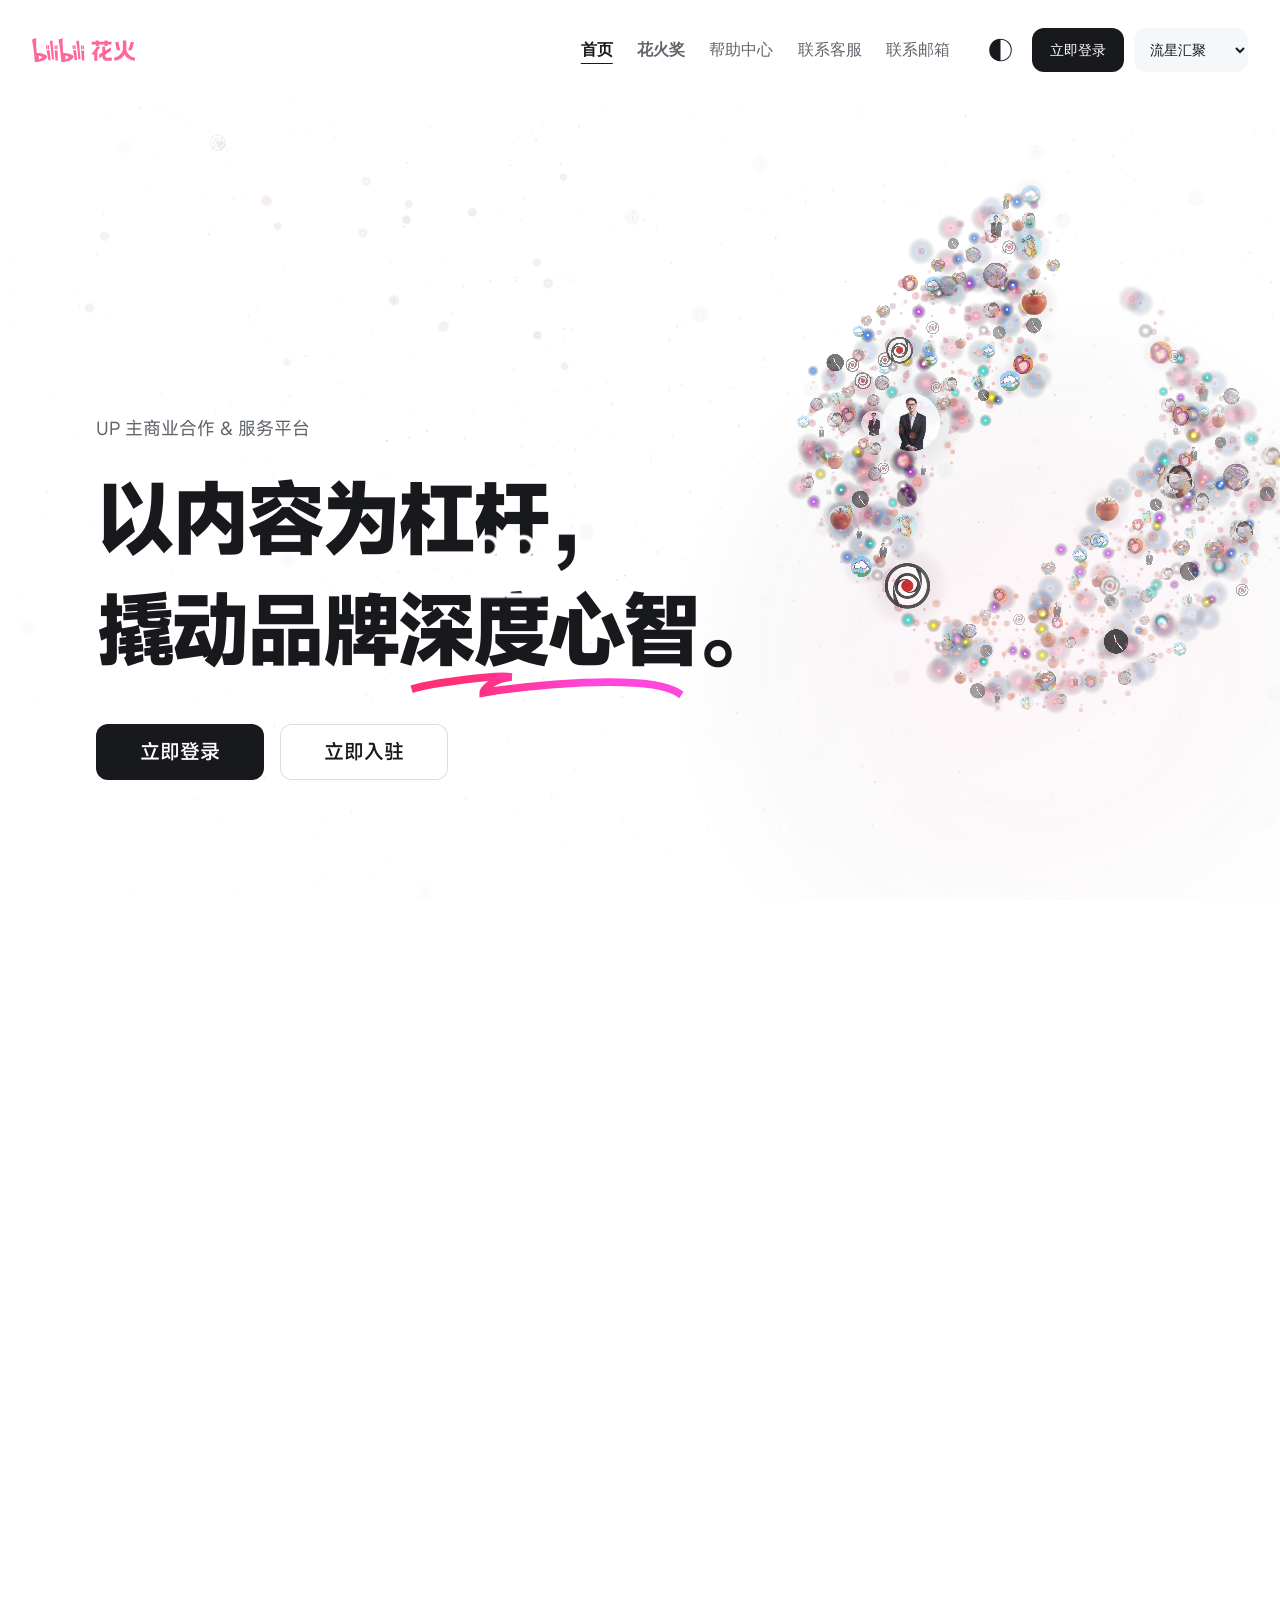
==== index.html @ 1db6a1c5 "Match planet services introduction and page transition to Figma" ====
<!doctype html>
<html lang="zh-CN" data-mode="light" data-hero-effect="meteor" class="is-linear">
<head>
  <meta charset="utf-8">
  <meta name="viewport" content="width=device-width, initial-scale=1">
  <meta name="description" content="花火官网动态交互 Demo：按滚动顺序展示品牌主张、合作服务、案例与合作指南。">
  <meta name="color-scheme" content="light dark">
  <script>try{if(localStorage.getItem('huahuo-hero-effect')==='planet'){document.documentElement.dataset.heroEffect='planet';document.documentElement.classList.add('planet-intro-pending');}}catch(_){}</script>
  <title>花火 · 滚动叙事 Demo</title>
  <link rel="stylesheet" href="scroll-demo-fonts.css?v=20261125-misans-v2">
  <link rel="stylesheet" href="scroll-demo-tokens.css?v=20261125-services-planet-v22">
  <link rel="stylesheet" href="motion.css?v=20261120-user-underline-v3">
  <link rel="stylesheet" href="scroll-demo.css?v=20261123-values-reference-v29">
  <link rel="stylesheet" href="scroll-demo-tail.css?v=20261120-footer-clean-v6">
  <link rel="stylesheet" href="scroll-demo-nav.css?v=20261125-services-planet-v22">
  <link rel="stylesheet" href="scroll-demo-planet.css?v=20261125-services-planet-v22">
  <script src="scroll-demo.js?v=20261125-services-planet-v22" defer></script>
  <script src="scroll-demo-dots.js?v=20261125-services-planet-v22" defer></script>
  <script src="scroll-demo-tail.js?v=20261120-footer-clean-v6" defer></script>
  <script src="scroll-demo-nav.js?v=20261125-services-planet-v22" defer></script>
</head>
<body>
  <a class="skip-link" href="#story">跳到主要内容</a>

  <header class="demo-header" data-header>
    <a class="demo-brand" href="#story" data-jump="hero" aria-label="花火首页">
      <img class="demo-brand-logo" src="assets/huahuo-logo.svg" width="103" height="24" alt="bilibili 花火">
    </a>
    <nav class="demo-nav" id="demo-site-nav" aria-label="主要导航">
      <a href="#story" data-jump="hero" aria-current="page">首页</a>
      <button class="demo-contact-trigger" type="button" data-contact="awards" aria-haspopup="dialog" aria-controls="demo-contact-dialog">花火奖</button>
      <button class="demo-contact-trigger" type="button" data-contact="help" aria-haspopup="dialog" aria-controls="demo-contact-dialog">帮助中心</button>
      <button class="demo-contact-trigger" type="button" data-contact="service" aria-haspopup="dialog" aria-controls="demo-contact-dialog">联系客服</button>
      <button class="demo-contact-trigger" type="button" data-contact="email" aria-haspopup="dialog" aria-controls="demo-contact-dialog">联系邮箱</button>
    </nav>
    <div class="demo-actions">
      <button class="planet-only planet-header-join" type="button" data-contact="join" aria-haspopup="dialog" aria-controls="demo-contact-dialog">立即入驻</button>
      <button class="theme-toggle" type="button" data-theme-toggle aria-label="切换暗色主题">
        <span aria-hidden="true">◐</span><span class="sr-only">切换暗色主题</span>
      </button>
      <button class="login-button" type="button" data-contact="login" aria-haspopup="dialog" aria-controls="demo-contact-dialog"><span class="planet-original-label">立即登录</span><span class="planet-only">登录</span></button>
      <select class="hero-effect-select" data-hero-effect-select aria-label="首屏视觉效果"><option value="meteor">流星汇聚</option><option value="cinema">粒子汇聚</option><option value="planet">创作者星球</option></select>
      <button class="demo-menu-toggle" type="button" data-menu-toggle aria-label="展开导航菜单" aria-controls="demo-site-nav" aria-expanded="false"><svg viewBox="0 0 24 24" aria-hidden="true"><path d="M5 8h14M5 16h14"/></svg></button>
    </div>
  </header>

  <dialog class="demo-contact-dialog" id="demo-contact-dialog" aria-labelledby="demo-contact-title" aria-describedby="demo-contact-message">
    <div class="demo-contact-heading"><h2 id="demo-contact-title">联系客服</h2><button class="demo-contact-close" type="button" data-contact-close aria-label="关闭提示"><svg viewBox="0 0 24 24" aria-hidden="true"><path d="m6 6 12 12M18 6 6 18"/></svg></button></div>
    <p id="demo-contact-message">客服入口待补充。</p>
    <button class="demo-contact-confirm" type="button" data-contact-close>知道了</button>
  </dialog>

  <main id="story" tabindex="-1">
    <section class="story-track" data-story-track aria-label="花火官网滚动叙事">
      <div class="story-stage" data-story-stage>
        

        <section class="story-scene scene-hero is-active" data-scene="hero" aria-labelledby="hero-title">
          <canvas class="hero-dots" data-hero-dots data-hero-shape="logo" aria-hidden="true"></canvas>
          <img class="planet-avatar-cursor" data-planet-cursor src="assets/planet-figma/cursor-pink.svg" width="69.7982" height="70.8037" alt="" aria-hidden="true" hidden>
          <div class="hero-creator-card" data-hero-creator-card aria-hidden="true" hidden>
            <img data-creator-portrait src="assets/creators/creator-01.svg" alt="" width="44" height="44">
            <div class="hero-creator-card-copy">
              <strong data-creator-name></strong>
              <span data-creator-category></span>
            </div>
          </div>
          <div class="hero-copy">
            <p class="scene-kicker"><span class="planet-original-label">UP 主商业合作 &amp; 服务平台</span><span class="planet-only">UP主商业合作&amp;服务平台</span></p>
            <h1 id="hero-title"><span data-opening-line><span class="planet-title-ink">以<span class="planet-title-strong">内容</span>为杠杆，</span></span><br><span data-opening-line><span class="planet-title-ink">撬动品牌<span class="hero-emphasis">深度心智<svg class="hero-underline" width="214" height="20" viewBox="0 0 214 20" fill="none" xmlns="http://www.w3.org/2000/svg" aria-hidden="true"><path pathLength="1" d="M3.7334 12.1773C14.2065 9.04531 66.8621 0.969296 78.9056 3.47517C64.2432 5.14628 56.8705 13.2222 56.8705 15.832C85.4528 10.4384 185.615 -0.0457783 209.233 15.832" stroke-width="6" stroke-linecap="square" stroke="url(#paint0_linear_85_36665)"/><defs><linearGradient id="paint0_linear_85_36665" x1="43.9689" y1="10.3642" x2="142.364" y2="7.99311" gradientUnits="userSpaceOnUse"><stop stop-color="#FF3077"/><stop offset="1" stop-color="#FF47DD"/></linearGradient></defs></svg></span><span class="planet-title-strong">。</span></span></span></h1>
            <div class="hero-actions">
              <button class="primary-button planet-original-action" type="button" data-contact="login" aria-haspopup="dialog" aria-controls="demo-contact-dialog">立即登录</button>
              <button class="secondary-button planet-original-action" type="button" data-contact="join" aria-haspopup="dialog" aria-controls="demo-contact-dialog">立即入驻</button>
              <button class="planet-only planet-role-action primary-button" type="button" data-contact="brand" aria-haspopup="dialog" aria-controls="demo-contact-dialog">品牌主/代理商</button>
              <button class="planet-only planet-role-action secondary-button" type="button" data-contact="mcn" aria-haspopup="dialog" aria-controls="demo-contact-dialog">MCN</button>
              <button class="planet-only planet-role-action secondary-button" type="button" data-contact="guild" aria-haspopup="dialog" aria-controls="demo-contact-dialog">工会</button>
              <button class="planet-only planet-role-action secondary-button" type="button" data-contact="provider" aria-haspopup="dialog" aria-controls="demo-contact-dialog">服务商</button>
            </div>
          </div>
        <a class="planet-only planet-scroll-cue" href="#demo-values" data-jump="values"><span>下滑了解更多</span><img src="assets/planet-figma/imgWebIconIconLineDoublearrowdown1.svg" width="20" height="20" alt=""></a>
        </section>



        <section class="story-scene scene-values" data-scene="values" aria-labelledby="values-title">
          <div class="section-heading">
            <p class="scene-kicker"><span class="planet-original-label">UP主商业合作&amp;服务平台</span><span class="planet-only" data-planet-title-target><span data-handoff-line>以内容为杠杆，</span><span data-handoff-line>撬动品牌深度心智。</span></span></p>
            <h2 id="values-title"><span class="planet-original-label" data-opening-line>以内容为杠杆，</span> <span class="planet-original-label" data-opening-line>撬动品牌深度心智。</span><span class="planet-only">从一次合作开始，把内容变成可持续的品牌资产。</span></h2>
            <p>从一次合作开始，把内容变成可持续的品牌资产。</p>
          </div>
          <div class="value-grid" data-values>
            <article class="value-card t-tilt"><div class="value-card-surface t-tilt-card"><svg class="value-graphic planet-original-graphic" aria-hidden="true" focusable="false" width="72" height="72" viewBox="0 0 72 72" fill="none" xmlns="http://www.w3.org/2000/svg">
<path d="M44.3193 1.52393C48.5574 1.52393 52.6321 2.24136 56.4248 3.56201C57.2067 3.83452 57.6196 4.68914 57.3477 5.47119C57.2543 5.7392 57.0915 5.9626 56.8877 6.13135C56.8769 6.1405 56.8655 6.14887 56.8545 6.15771C56.8389 6.16989 56.8236 6.18232 56.8076 6.19385C56.5587 6.37764 56.2521 6.48779 55.9189 6.48779C51.5305 6.48785 47.3396 7.32362 43.4951 8.84424C59.0537 13.1373 70.4804 27.3877 70.4805 44.3101C70.4805 48.5476 69.7632 52.6213 68.4424 56.4136C68.191 57.1354 67.4435 57.5415 66.7148 57.3862C66.7129 57.3858 66.7109 57.3857 66.709 57.3853C66.6783 57.3786 66.6478 57.3705 66.6172 57.3618C66.5915 57.3548 66.5661 57.3477 66.541 57.3394C66.5382 57.3384 66.535 57.3384 66.5322 57.3374C66.5269 57.3355 66.5219 57.3325 66.5166 57.3306C65.9327 57.1254 65.5131 56.5713 65.5127 55.9175C65.5127 51.5296 64.6767 47.3386 63.1562 43.4946C58.8624 59.0511 44.611 70.476 27.6875 70.4761C23.4494 70.4761 19.3748 69.7587 15.582 68.438C14.8003 68.1655 14.3875 67.3107 14.6592 66.5288C14.7364 66.3071 14.8617 66.1157 15.0176 65.9604C15.0239 65.954 15.0297 65.9472 15.0361 65.9409C15.0556 65.9222 15.0753 65.9038 15.0957 65.8862C15.12 65.8648 15.1452 65.8445 15.1709 65.8247C15.1748 65.8218 15.1787 65.8188 15.1826 65.8159C15.4341 65.6254 15.7472 65.5113 16.0869 65.5112C20.4756 65.5112 24.6671 64.6755 28.5117 63.1548C12.9533 58.8616 1.52738 44.6112 1.52734 27.689C1.52739 23.4514 2.24463 19.3777 3.56543 15.5854C3.83053 14.825 4.64616 14.4139 5.41016 14.6421C5.42324 14.6459 5.43629 14.6497 5.44922 14.6538C5.45791 14.6567 5.46692 14.6586 5.47559 14.6616C5.49119 14.6671 5.50618 14.6743 5.52148 14.6802C5.55123 14.6914 5.58056 14.7033 5.60938 14.7163C5.6156 14.7192 5.62176 14.7222 5.62793 14.7251C6.13809 14.9646 6.492 15.4818 6.49219 16.0825C6.49219 20.471 7.32965 24.6619 8.85059 28.5063C13.144 12.9493 27.3954 1.52413 44.3193 1.52393ZM44.3193 4.52393C27.3355 4.52415 13.2756 17.0536 10.8848 33.3716C10.7758 34.1152 10.1386 34.6485 9.40918 34.6519C9.40332 34.6519 9.39746 34.6518 9.3916 34.6519C9.3569 34.6516 9.32216 34.6506 9.28711 34.6479C9.26292 34.6463 9.23888 34.6439 9.21484 34.6411C9.20432 34.6398 9.19317 34.6397 9.18262 34.6382C9.17503 34.6371 9.1677 34.6345 9.16016 34.6333C9.12272 34.6275 9.08567 34.6204 9.04883 34.6118C9.03967 34.6096 9.03057 34.6073 9.02148 34.605C8.63325 34.507 8.28442 34.2563 8.0752 33.8784C6.57203 31.1635 5.40354 28.2381 4.62207 25.1587C4.56027 25.9939 4.52735 26.8377 4.52734 27.689C4.52738 44.671 17.0584 58.7292 33.3789 61.1196C34.1692 61.2356 34.7225 61.9491 34.6533 62.7349C34.6525 62.7449 34.6514 62.7552 34.6504 62.7651C34.6484 62.7838 34.6482 62.8031 34.6455 62.8218C34.6437 62.8342 34.6398 62.8466 34.6377 62.8589C34.6328 62.8883 34.6267 62.9177 34.6201 62.9468C34.617 62.9601 34.6138 62.9737 34.6104 62.9868C34.6003 63.0263 34.5884 63.0655 34.5752 63.104C34.5729 63.1104 34.5707 63.1172 34.5684 63.1235C34.4495 63.454 34.216 63.7448 33.8848 63.9282C31.1699 65.4312 28.2443 66.5989 25.165 67.3804C25.9978 67.4418 26.8388 67.4761 27.6875 67.4761C44.6713 67.4759 58.731 54.9462 61.1221 38.6284C61.2309 37.8852 61.8677 37.352 62.5967 37.3481C62.6025 37.3481 62.6084 37.3482 62.6143 37.3481C62.6496 37.3484 62.685 37.3493 62.7207 37.3521C62.7433 37.3536 62.7657 37.3563 62.7881 37.3589C62.7999 37.3603 62.8123 37.3601 62.8242 37.3618C62.8331 37.3631 62.8418 37.3662 62.8506 37.3677C62.884 37.373 62.9173 37.3787 62.9502 37.3862C62.9636 37.3894 62.977 37.3925 62.9902 37.396C63.0304 37.4063 63.0702 37.4185 63.1094 37.4321C63.1143 37.4339 63.1191 37.4362 63.124 37.438C63.4548 37.5567 63.7461 37.79 63.9297 38.1216C65.4338 40.8383 66.6033 43.7656 67.3848 46.8472C67.4469 46.0097 67.4805 45.1637 67.4805 44.3101C67.4804 27.3282 54.9492 13.2699 38.6289 10.8794C37.8855 10.7704 37.3522 10.133 37.3486 9.40381C37.3486 9.39799 37.3486 9.39205 37.3486 9.38623C37.3489 9.35157 37.3499 9.31675 37.3525 9.28174C37.3542 9.25792 37.3566 9.23412 37.3594 9.21045C37.3607 9.19952 37.3607 9.18819 37.3623 9.17725C37.3635 9.16906 37.3659 9.16096 37.3672 9.15283C37.3727 9.11774 37.3798 9.08292 37.3877 9.04834C37.3905 9.03628 37.3933 9.02414 37.3965 9.01221C37.4066 8.97268 37.4184 8.93361 37.4316 8.89502C37.4339 8.88854 37.4361 8.88192 37.4385 8.87549C37.5573 8.54523 37.7901 8.25424 38.1211 8.0708C40.8357 6.56793 43.7608 5.39913 46.8398 4.61768C46.0078 4.55635 45.1673 4.52393 44.3193 4.52393ZM36.4277 24.0327C43.4699 24.0327 49.1797 29.7409 49.1797 36.7827C49.1797 43.8245 43.4699 49.5327 36.4277 49.5327C29.3859 49.5324 23.6768 43.8243 23.6768 36.7827C23.6768 29.7411 29.3859 24.0331 36.4277 24.0327ZM36.4277 27.0327C31.0424 27.0331 26.6768 31.3983 26.6768 36.7827C26.6768 42.1671 31.0424 46.5324 36.4277 46.5327C41.8133 46.5327 46.1797 42.1673 46.1797 36.7827C46.1797 31.3981 41.8134 27.0327 36.4277 27.0327Z" fill="currentColor" fill-opacity="0.3"/>
</svg><img class="value-graphic planet-only" src="assets/planet-figma/values-icon-1.svg" width="72" height="72" alt="" aria-hidden="true"><div><h3>破圈共创</h3><p>跨圈层连接多元兴趣，以内容共创拓展品牌触点，持续驱动品牌新增长。</p></div><div class="t-tilt-glare" aria-hidden="true"></div></div></article>
            <article class="value-card t-tilt"><div class="value-card-surface t-tilt-card"><svg class="value-graphic planet-original-graphic" aria-hidden="true" focusable="false" width="72" height="72" viewBox="0 0 72 72" fill="none" xmlns="http://www.w3.org/2000/svg">
<g clip-path="url(#clip0_179_16445)">
<path d="M41.3262 43.5161C44.7513 43.5162 47.5283 46.2931 47.5283 49.7183C47.5283 50.8859 47.2037 51.9771 46.6426 52.9097C51.9351 52.7728 57.0379 50.8736 61.1338 47.5005L63.165 45.8276C66.6453 42.9621 71.8905 45.4375 71.8906 49.9458V50.3481C71.8905 53.0009 70.7039 55.5143 68.6562 57.2007L67.9629 57.772C59.9892 64.3385 49.9809 67.9301 39.6514 67.9302H1.61133C0.783046 67.9302 0.111564 67.2584 0.111328 66.4302C0.111431 65.6018 0.782964 64.9302 1.61133 64.9302H39.6514C49.285 64.9301 58.6191 61.5807 66.0557 55.4565L66.75 54.8853C68.1055 53.7687 68.8905 52.1043 68.8906 50.3481V49.9458C68.8905 47.973 66.5954 46.8895 65.0723 48.1431L63.04 49.8159C58.2488 53.7617 52.2352 55.9194 46.0283 55.9194H41.3662C41.3529 55.9195 41.3395 55.9204 41.3262 55.9204H31.292C30.9296 55.9203 30.5972 55.7916 30.3379 55.5776C30.3009 55.5471 30.2653 55.5148 30.2314 55.481C29.96 55.2095 29.7921 54.8345 29.792 54.4204C29.792 53.8257 30.1387 53.3124 30.6406 53.0698C30.8379 52.9743 31.059 52.9194 31.293 52.9194H41.3672C43.1165 52.8973 44.5282 51.4728 44.5283 49.7183C44.5283 47.9499 43.0945 46.5162 41.3262 46.5161H26.9736C25.1701 46.5161 24.394 46.5191 23.6436 46.6128C22.5046 46.7551 21.3905 47.0533 20.333 47.4995C19.6363 47.7935 18.9623 48.1797 17.4004 49.0815C15.901 49.9472 15.0428 50.4454 14.1348 50.8286C12.8236 51.3819 11.4424 51.7518 10.0303 51.9282C9.05219 52.0504 8.05987 52.0483 6.32812 52.0483H3.41113C2.58289 52.0483 1.91143 51.3765 1.91113 50.5483C1.91113 49.7199 2.58271 49.0483 3.41113 49.0483H6.32812C8.13175 49.0483 8.90778 49.0454 9.6582 48.9517C10.7971 48.8094 11.9113 48.5112 12.9687 48.0649C13.6655 47.7709 14.3386 47.3846 15.9004 46.4829C17.3999 45.6171 18.258 45.1191 19.166 44.7358C20.4774 44.1824 21.8591 43.8117 23.2715 43.6353C24.2496 43.5131 25.2419 43.5161 26.9736 43.5161H41.3262ZM16.5098 4.06982C26.0367 4.0699 34.1739 10.0171 37.4141 18.4009C40.6542 10.0171 48.7914 4.06998 58.3184 4.06982H61.4902L61.4893 5.56982C61.4891 17.9433 51.4585 27.9741 39.085 27.9741H38.9141V36.2876C38.9141 36.9607 38.4709 37.5303 37.8603 37.7202L37.7168 37.7573C37.6678 37.7674 37.618 37.7746 37.5674 37.7798C37.517 37.7849 37.4658 37.7876 37.4141 37.7876C37.3623 37.7876 37.3112 37.7849 37.2607 37.7798C37.1598 37.7695 37.0618 37.7495 36.9678 37.7202C36.733 37.6471 36.5231 37.5178 36.3535 37.3481C36.2518 37.2464 36.1649 37.1299 36.0957 37.0024C36.0726 36.96 36.0512 36.9164 36.0322 36.8716C35.9943 36.7819 35.9643 36.6879 35.9443 36.5903C35.9243 36.4927 35.9141 36.3912 35.9141 36.2876V27.9741H35.7432C23.3697 27.974 13.339 17.9433 13.3389 5.56982L13.3379 4.06982H16.5098ZM16.3955 7.06982C17.1614 17.0855 25.5313 24.974 35.7432 24.9741H35.8564C35.0905 14.9585 26.7216 7.06992 16.5098 7.06982H16.3955ZM58.3184 7.06982C48.1066 7.07002 39.7376 14.9586 38.9717 24.9741H39.085C49.2969 24.9741 57.6667 17.0856 58.4326 7.06982H58.3184Z" fill="currentColor" fill-opacity="0.3"/>
</g>
<defs>
<clipPath id="clip0_179_16445">
<rect width="72" height="72" fill="currentColor"/>
</clipPath>
</defs>
</svg><img class="value-graphic planet-only" src="assets/planet-figma/values-icon-2.svg" width="72" height="72" alt="" aria-hidden="true"><div><h3>生态普惠</h3><p>让肩腰部达人被看见，以真实表达连接细分人群，释放多元创作者的影响力。</p></div><div class="t-tilt-glare" aria-hidden="true"></div></div></article>
            <article class="value-card t-tilt"><div class="value-card-surface t-tilt-card"><svg class="value-graphic planet-original-graphic" aria-hidden="true" focusable="false" width="72" height="72" viewBox="0 0 72 72" fill="none" xmlns="http://www.w3.org/2000/svg">
<path d="M49.5527 1.70605C53.0089 1.70625 55.2422 5.11351 55.2422 8.52637V9.95605C55.2422 12.6681 54.3756 15.2727 53.5791 17.4844H62.9697C64.0648 17.4844 64.9766 17.4833 65.7188 17.5439C66.4784 17.606 67.1918 17.7404 67.8662 18.084C68.901 18.6113 69.7432 19.4525 70.2705 20.4873C70.6141 21.1617 70.7475 21.8752 70.8096 22.6348C70.8702 23.377 70.8691 24.2895 70.8691 25.3848V28.2158C70.8691 29.3111 70.8702 30.2236 70.8096 30.9658C70.7475 31.7254 70.614 32.4389 70.2705 33.1133C69.7432 34.1481 68.901 34.9893 67.8662 35.5166C67.1918 35.8602 66.4784 35.9946 65.7188 36.0566C64.9766 36.1173 64.0649 36.1162 62.9697 36.1162H62.9131L60.4229 57.6377C60.1938 59.6178 60.0135 61.1883 59.7676 62.4492C59.5181 63.7285 59.1814 64.804 58.584 65.7744C57.6105 67.3553 56.1951 68.6171 54.5127 69.4023C53.4801 69.8842 52.3727 70.0945 51.0732 70.1953C49.7923 70.2946 48.2113 70.2939 46.2178 70.2939H25.7793C23.7857 70.2939 22.2048 70.2947 20.9238 70.1953C19.6245 70.0945 18.5179 69.8842 17.4854 69.4023C15.8028 68.617 14.3866 67.3556 13.4131 65.7744C12.8156 64.804 12.48 63.7286 12.2305 62.4492C11.9846 61.1882 11.8033 59.618 11.5742 57.6377L9.08398 36.1162H9.0293C7.93403 36.1162 7.02152 36.1173 6.2793 36.0566C5.51967 35.9946 4.80625 35.8602 4.13184 35.5166C3.09706 34.9893 2.25579 34.1481 1.72852 33.1133C1.38486 32.4388 1.25056 31.7255 1.18848 30.9658C1.12784 30.2236 1.12891 29.3111 1.12891 28.2158V25.3848C1.12891 24.2895 1.12783 23.377 1.18848 22.6348C1.25057 21.8751 1.38489 21.1617 1.72852 20.4873C2.2558 19.4526 3.09712 18.6112 4.13184 18.084C4.80622 17.7404 5.5197 17.606 6.2793 17.5439C7.02152 17.4833 7.93404 17.4844 9.0293 17.4844H19.2715C18.475 15.2727 17.6074 12.6681 17.6074 9.95605V8.52637C17.6074 5.11357 19.8408 1.70638 23.2969 1.70605C29.234 1.70605 34.0907 5.95428 36.4248 11.8672C38.7589 5.95434 43.6157 1.70618 49.5527 1.70605ZM14.5547 57.293C14.7891 59.3193 14.9563 60.7546 15.1748 61.875C15.3897 62.9769 15.6348 63.6603 15.9678 64.2012C16.6338 65.283 17.6027 66.1463 18.7539 66.6836C19.3295 66.9522 20.0361 67.1172 21.1553 67.2041C22.2934 67.2924 23.7391 67.2939 25.7793 67.2939H34.499V36.1162H12.1045L14.5547 57.293ZM37.499 67.2939H46.2178C48.258 67.2939 49.7036 67.2924 50.8418 67.2041C51.9609 67.1173 52.6676 66.9521 53.2432 66.6836C54.3943 66.1463 55.3632 65.2829 56.0293 64.2012C56.3623 63.6603 56.6073 62.9769 56.8223 61.875C57.0407 60.7546 57.2089 59.3193 57.4434 57.293L59.8926 36.1162H37.499V67.2939ZM9.0293 20.4844C7.88457 20.4844 7.11517 20.4858 6.52344 20.5342C5.94989 20.5811 5.67522 20.6646 5.49414 20.7568C5.02379 20.9965 4.64106 21.3793 4.40137 21.8496C4.30915 22.0307 4.22562 22.3052 4.17871 22.8789C4.13036 23.4706 4.12891 24.24 4.12891 25.3848V28.2158C4.12891 29.3606 4.13037 30.1299 4.17871 30.7217C4.22561 31.2954 4.30915 31.5699 4.40137 31.751C4.64105 32.2214 5.02374 32.6041 5.49414 32.8438C5.67522 32.936 5.94977 33.0195 6.52344 33.0664C7.11517 33.1147 7.88456 33.1162 9.0293 33.1162H62.9697C64.1144 33.1162 64.8829 33.1147 65.4746 33.0664C66.0487 33.0195 66.3238 32.936 66.5049 32.8438C66.9751 32.604 67.3571 32.2212 67.5967 31.751C67.6889 31.5699 67.7734 31.2955 67.8203 30.7217C67.8687 30.1299 67.8691 29.3606 67.8691 28.2158V25.3848C67.8691 24.24 67.8687 23.4706 67.8203 22.8789C67.7734 22.305 67.6889 22.0307 67.5967 21.8496C67.3571 21.3793 66.9751 20.9965 66.5049 20.7568C66.3238 20.6646 66.0487 20.5811 65.4746 20.5342C64.8829 20.4858 64.1144 20.4844 62.9697 20.4844H9.0293ZM23.2969 4.70605C22.1255 4.70644 20.6074 6.06343 20.6074 8.52637V9.95605C20.6074 12.5044 21.5463 14.9354 22.46 17.4844H34.7832C33.8848 9.99387 28.8322 4.70605 23.2969 4.70605ZM49.5527 4.70605C44.0175 4.70622 38.9648 9.99397 38.0664 17.4844H50.3887C51.3024 14.9353 52.2422 12.5046 52.2422 9.95605V8.52637C52.2422 6.06329 50.7241 4.70628 49.5527 4.70605Z" fill="currentColor" fill-opacity="0.3"/>
</svg><img class="value-graphic planet-only" src="assets/planet-figma/values-icon-3.svg" width="72" height="72" alt="" aria-hidden="true"><div><h3>深度定制</h3><p>让品牌诉求融入创作，以高契合度传递内容价值，打造用户愿意观看的表达。</p></div><div class="t-tilt-glare" aria-hidden="true"></div></div></article>
            <article class="value-card t-tilt"><div class="value-card-surface t-tilt-card"><svg class="value-graphic planet-original-graphic" aria-hidden="true" focusable="false" width="72" height="72" viewBox="0 0 72 72" fill="none" xmlns="http://www.w3.org/2000/svg">
<path d="M37.998 2.14941C58.1273 2.14955 67.4841 18.9855 67.4844 29.8867C67.4844 36.1402 65.4457 41.112 63.0117 45.2979C61.8017 47.3787 60.4834 49.284 59.2803 51.0322C58.0619 52.8026 56.9765 54.3922 56.1494 55.9316C55.859 56.4722 55.7986 56.5947 55.7285 56.8662C55.6783 57.0606 55.6417 57.4608 55.6553 57.6611C55.6734 57.9273 55.7296 58.1326 55.9902 58.9512L59.1387 68.8359L57.709 69.291L56.2803 69.7461L53.1318 59.8613C52.8995 59.1317 52.7096 58.562 52.6621 57.8643C52.6268 57.3437 52.6939 56.6225 52.8242 56.1172C52.9956 55.4534 53.2228 55.0404 53.5068 54.5117C54.4255 52.8019 55.608 51.0756 56.8086 49.3311C58.0245 47.5643 59.2765 45.7548 60.4189 43.79C62.69 39.8843 64.4844 35.4369 64.4844 29.8867C64.4841 20.2475 56.1014 5.14955 37.998 5.14941C23.9422 5.14941 17.2226 16.1952 14.5205 23.6768C14.2679 24.3761 14.1834 24.6169 14.1045 25.0352C14.0447 25.3523 14.002 25.8815 14.0107 26.2041C14.0221 26.6214 14.0848 26.9711 14.2715 27.9561L14.7832 30.6582C14.8157 30.8296 14.8881 31.1559 14.8711 31.4951C14.8579 31.7588 14.8026 32.0191 14.708 32.2656C14.5864 32.5824 14.3891 32.8514 14.29 32.9951L7.98047 42.1445L13.4434 47.2998C13.5415 47.3924 13.711 47.545 13.8691 47.7393L14.0205 47.9473L14.124 48.123C14.1876 48.2427 14.2408 48.3677 14.2842 48.4961L14.3418 48.6914L14.3887 48.9443C14.4214 49.1926 14.416 49.4198 14.416 49.5547V57.752C14.416 58.6422 14.421 58.9007 14.4482 59.0684C14.6602 60.3735 15.8524 61.2884 17.168 61.1553C17.337 61.1381 17.5883 61.0759 18.4473 60.8457C19.182 60.6488 19.7293 60.4971 20.2021 60.4492C23.0964 60.1565 25.7182 62.1677 26.1846 65.0391C26.2608 65.5083 26.2559 66.0761 26.2559 66.8369V69.291H23.2559V66.8369C23.2559 65.9471 23.2508 65.6882 23.2236 65.5205C23.0117 64.2153 21.8195 63.3006 20.5039 63.4336C20.3349 63.4507 20.0838 63.5129 19.2246 63.7432C18.4899 63.94 17.9426 64.0918 17.4697 64.1396C14.5753 64.4325 11.9536 62.4204 11.4873 59.5488C11.4112 59.0797 11.416 58.5125 11.416 57.752V49.5117C11.4063 49.5025 11.3958 49.4928 11.3848 49.4824L4.98633 43.4434C4.44808 42.9354 4.36036 42.1104 4.78027 41.501L11.8203 31.292C11.8285 31.2801 11.8355 31.2683 11.8428 31.2578C11.8404 31.245 11.8387 31.2312 11.8359 31.2168L11.3242 28.5146C11.1498 27.5943 11.0309 26.991 11.0117 26.2852C10.9972 25.7489 11.0569 25.0066 11.1562 24.4795C11.2856 23.7939 11.4511 23.3424 11.6982 22.6582C14.527 14.8258 21.9739 2.14941 37.998 2.14941ZM36.9727 24.0479C37.601 24.0794 38.1433 24.4998 38.3301 25.1006L41.3301 34.748L43.1768 29.3975L43.2598 29.2021C43.4831 28.7661 43.9095 28.4619 44.4043 28.3984C44.97 28.326 45.5279 28.5808 45.8438 29.0557L48.459 32.9873H53.9619C54.7901 32.9876 55.4619 33.659 55.4619 34.4873C55.4617 35.3154 54.79 35.987 53.9619 35.9873H47.6553C47.1534 35.9872 46.6843 35.7361 46.4062 35.3184L45.0234 33.2402L42.6748 40.0508C42.4632 40.6634 41.8815 41.0715 41.2334 41.0615C40.5853 41.0515 40.0168 40.6257 39.8242 40.0068L36.6787 29.8936L32.3193 40.1484C32.0999 40.6643 31.6108 41.0154 31.0518 41.0576C30.4929 41.0996 29.9565 40.8265 29.6621 40.3496L26.9717 35.9873H20.5752C19.747 35.9872 19.0754 35.3155 19.0752 34.4873C19.0752 33.6589 19.7468 32.9874 20.5752 32.9873H27.8096L28.002 33C28.4469 33.0576 28.8468 33.3125 29.0859 33.7002L30.6924 36.3057L35.5176 24.959L35.5674 24.8535C35.8362 24.3366 36.3837 24.0185 36.9727 24.0479Z" fill="currentColor" fill-opacity="0.3"/>
</svg><img class="value-graphic planet-only" src="assets/planet-figma/values-icon-4.svg" width="72" height="72" alt="" aria-hidden="true"><div><h3>心智深耕</h3><p>让优质内容持续沉淀，将品牌认知积累为内容资产，为品牌生命周期注入活力。</p></div><div class="t-tilt-glare" aria-hidden="true"></div></div></article>
          </div>
        </section>

        <section class="story-scene scene-services-intro" data-scene="services-intro" aria-labelledby="services-title">
          <div class="services-intro-copy">
            <p class="scene-kicker">花火平台能力</p>
            <h2 id="services-title">我们的服务</h2>
            <p>从<strong><span class="service-intro-keyword">选人</span>撮合</strong>，到<strong>订单<span class="service-intro-keyword">履约</span></strong>，再到<strong>投后<span class="service-intro-keyword">分析</span></strong>，陪伴每一次内容共创。</p>
          </div>
        </section>

        <section class="story-scene scene-service scene-service-service" data-scene="service" aria-labelledby="service-title">
          <div class="service-copy">
            <span class="service-symbol" aria-hidden="true"><svg viewBox="0 0 48 48" aria-hidden="true"><circle cx="15" cy="13" r="5"/><circle cx="34" cy="13" r="5"/><path d="M7 39V28a8 8 0 0 1 16 0v11H7Zm19 0V28a8 8 0 0 1 16 0v11H26Z"/></svg></span>
            <p class="scene-kicker">选人撮合</p>
            <h2 id="service-title">找 UP 主</h2>
            <p class="service-description">花火提供四种选人方式，连接品牌与合适的创作者。</p>
            <nav class="service-steps" aria-label="选人撮合内容"><button type="button" data-step="0" aria-label="查看AI 智能托管式选人" aria-current="step"><span>01</span>AI 智能托管式选人</button><button type="button" data-step="1" aria-label="查看委托服务商协作模式"><span>02</span>委托服务商协作模式</button><button type="button" data-step="2" aria-label="查看产品自主化模式"><span>03</span>产品自主化模式</button><button type="button" data-step="3" aria-label="查看花火平台节点活动 / IP 选人模式"><span>04</span>花火平台节点活动 / IP 选人模式</button></nav>
          </div>
          <div class="service-viewport"><div class="service-strip">
                <article class="service-frame" id="service-frame-0" aria-labelledby="service-frame-title-0">
                  <h3 id="service-frame-title-0">AI 智能托管式选人</h3>
                  <p>通过 AI 辅助选人，探索契合品牌需求的 UP 主。</p>
                  <div class="visual-placeholder" role="img" aria-label="AI 智能托管式选人示意图占位"><span>画面占位</span></div>
                </article>
                <article class="service-frame" id="service-frame-1" aria-labelledby="service-frame-title-1">
                  <h3 id="service-frame-title-1">委托服务商协作模式</h3>
                  <p>与服务商一起推进选人和内容合作。</p>
                  <div class="visual-placeholder" role="img" aria-label="委托服务商协作模式示意图占位"><span>画面占位</span></div>
                </article>
                <article class="service-frame" id="service-frame-2" aria-labelledby="service-frame-title-2">
                  <h3 id="service-frame-title-2">产品自主化模式</h3>
                  <p>使用平台产品，自主寻找并联系 UP 主。</p>
                  <div class="visual-placeholder" role="img" aria-label="产品自主化模式示意图占位"><span>画面占位</span></div>
                </article>
                <article class="service-frame" id="service-frame-3" aria-labelledby="service-frame-title-3">
                  <h3 id="service-frame-title-3">花火平台节点活动 / IP 选人模式</h3>
                  <p>围绕平台节点活动与 IP，发现合作机会。</p>
                  <div class="visual-placeholder" role="img" aria-label="花火平台节点活动 / IP 选人模式示意图占位"><span>画面占位</span></div>
                </article>
          </div></div>
        </section>
        <section class="story-scene scene-service scene-service-delivery" data-scene="delivery" aria-labelledby="delivery-title">
          <div class="service-copy">
            <span class="service-symbol" aria-hidden="true"><svg viewBox="0 0 48 48"><rect x="10" y="8" width="28" height="32" rx="6"/><path d="M17 18h14M17 25h14M17 32h8"/></svg></span>
            <p class="scene-kicker">订单履约</p>
            <h2 id="delivery-title">合作履约</h2>
            <p class="service-description">三项平台保障，陪伴每一次内容合作。</p>
            <nav class="service-steps" aria-label="订单履约内容"><button type="button" data-step="0" aria-label="查看纠纷自助解决" aria-current="step"><span>01</span>纠纷自助解决</button><button type="button" data-step="1" aria-label="查看稿件保护"><span>02</span>稿件保护</button><button type="button" data-step="2" aria-label="查看风险管理"><span>03</span>风险管理</button></nav>
          </div>
          <div class="service-viewport"><div class="service-strip">
                <article class="service-frame" id="delivery-frame-0" aria-labelledby="delivery-frame-title-0">
                  <h3 id="delivery-frame-title-0">纠纷自助解决</h3>
                  <p>为合作中的争议提供自助解决路径。</p>
                  <div class="visual-placeholder" role="img" aria-label="纠纷自助解决示意图占位"><span>画面占位</span></div>
                </article>
                <article class="service-frame" id="delivery-frame-1" aria-labelledby="delivery-frame-title-1">
                  <h3 id="delivery-frame-title-1">稿件保护</h3>
                  <p>围绕合作稿件，提供保护支持。</p>
                  <div class="visual-placeholder" role="img" aria-label="稿件保护示意图占位"><span>画面占位</span></div>
                </article>
                <article class="service-frame" id="delivery-frame-2" aria-labelledby="delivery-frame-title-2">
                  <h3 id="delivery-frame-title-2">风险管理</h3>
                  <p>为订单履约提供风险管理支持。</p>
                  <div class="visual-placeholder" role="img" aria-label="风险管理示意图占位"><span>画面占位</span></div>
                </article>
          </div></div>
        </section>
        <section class="story-scene scene-service scene-service-analysis" data-scene="analysis" aria-labelledby="analysis-title">
          <div class="service-copy">
            <span class="service-symbol" aria-hidden="true"><svg viewBox="0 0 48 48"><rect x="10" y="8" width="28" height="32" rx="6"/><path d="M17 18h14M17 25h14M17 32h8"/></svg></span>
            <p class="scene-kicker">投后分析</p>
            <h2 id="analysis-title">投后复盘</h2>
            <p class="service-description">用 metes 人群资产模型，让品牌资产清晰量化。</p>
            <nav class="service-steps" aria-label="投后分析内容"><button type="button" data-step="0" aria-label="查看metes 人群资产模型" aria-current="step"><span>01</span>metes 人群资产模型</button></nav>
            
          </div>
          <div class="service-viewport"><div class="service-strip">
                <article class="service-frame" id="analysis-frame-0" aria-labelledby="analysis-frame-title-0">
                  <h3 id="analysis-frame-title-0">metes 人群资产模型</h3>
                  <p>看见内容价值，让下一次共创更有方向。</p>
                  <div class="visual-placeholder" role="img" aria-label="metes 人群资产模型示意图占位"><span>画面占位</span></div>
                </article>
          </div></div>
        </section>
        <section class="story-scene scene-cases-intro" data-scene="cases-intro" aria-labelledby="cases-intro-title">
          <div class="case-film" data-case-film aria-hidden="true"><img src="assets/scroll-case-reference.jpg" alt="用户提供的案例封面参考：云海中的悬空场景，用于演示转场" width="1600" height="899"></div>
          <div class="portal-copy">
            <p class="portal-kicker">通过优秀案例</p>
            <h2 id="cases-intro-title" class="portal-heading">让每一次观看，<br>都靠近品牌一点。</h2>
            <div class="portal-summary">
              <p class="portal-subtitle">了解真实效果。</p>
              <div class="case-controls"><button type="button" data-case-direction="-1" aria-label="上一个奖项">←</button><button type="button" data-case-direction="1" aria-label="下一个奖项">→</button></div>
            </div>
          </div>
          <section class="case-awards" data-case-awards aria-labelledby="cases-title">
          <h2 id="cases-title" class="sr-only">花火奖优秀案例</h2>
          <div class="case-rail" data-case-rail>
            <article class="case-card case-card-large" data-award="annual"><div class="case-placeholder case-cover" data-case-cover><img src="assets/scroll-case-reference.jpg" alt="年度最佳案例封面：云海中的悬空场景" width="1600" height="899"><span class="case-award-badge"><span class="case-award-title">年度最佳</span></span></div><p>年度最佳 · 让内容成为品牌的高光时刻</p><small>案例视频占位</small></article>
            <article class="case-card" data-award="benchmark"><div class="case-placeholder"><span>标杆奖</span><small>视频占位 · 待接入案例素材</small></div><p>标杆奖 · 把一次共创做成长期记忆</p><small>案例视频占位</small></article>
            <article class="case-card" data-award="rising"><div class="case-placeholder"><span>新锐奖</span><small>视频占位 · 待接入案例素材</small></div><p>新锐奖 · 与新鲜表达一起破圈</p><small>案例视频占位</small></article>
          </div>
          </section>
        </section>

      </div>
    </section>
<!-- Place this fragment after .story-track, inside main. Load motion.css, scroll-demo-tail.css and scroll-demo-tail.js. -->
<div class="tail-content" data-tail-content>
  <section class="tail-industries tail-shell" id="tail-industries" aria-labelledby="tail-industries-title">
    <header class="tail-section-heading">
      <p class="tail-kicker">走进每一个行业</p>
      <h2 id="tail-industries-title">让好内容，<br>与品牌的世界相遇。</h2>
      <p class="tail-description">从汽车、游戏到小家电，探索不同场景里的内容合作。</p>
    </header>
    <section class="tail-industry" aria-labelledby="tail-auto-title">
      <header class="tail-industry-heading"><h3 id="tail-auto-title">汽车</h3><p>把出发的想象，变成有共鸣的表达。</p></header>
      <div class="tail-video-grid">
        <article class="tail-case-card">
          <div class="tail-video-placeholder" role="img" aria-label="汽车行业案例 1，视频素材待补充">
            <svg class="tail-video-icon" viewBox="0 0 32 32" aria-hidden="true"><rect x="3" y="6" width="26" height="20" rx="4"/><path d="m13 11 8 5-8 5Z"/></svg>
            <span>视频素材待补充</span>
          </div>
          <h4>汽车行业案例 1</h4>
          <p>品牌、UP 主及案例介绍待补充</p>
        </article>
        <article class="tail-case-card">
          <div class="tail-video-placeholder" role="img" aria-label="汽车行业案例 2，视频素材待补充">
            <svg class="tail-video-icon" viewBox="0 0 32 32" aria-hidden="true"><rect x="3" y="6" width="26" height="20" rx="4"/><path d="m13 11 8 5-8 5Z"/></svg>
            <span>视频素材待补充</span>
          </div>
          <h4>汽车行业案例 2</h4>
          <p>品牌、UP 主及案例介绍待补充</p>
        </article>
        <article class="tail-case-card">
          <div class="tail-video-placeholder" role="img" aria-label="汽车行业案例 3，视频素材待补充">
            <svg class="tail-video-icon" viewBox="0 0 32 32" aria-hidden="true"><rect x="3" y="6" width="26" height="20" rx="4"/><path d="m13 11 8 5-8 5Z"/></svg>
            <span>视频素材待补充</span>
          </div>
          <h4>汽车行业案例 3</h4>
          <p>品牌、UP 主及案例介绍待补充</p>
        </article>
      </div>
    </section>
    <section class="tail-industry" aria-labelledby="tail-game-title">
      <header class="tail-industry-heading"><h3 id="tail-game-title">游戏</h3><p>让共同的热爱，连接每一次相遇。</p></header>
      <div class="tail-video-grid">
        <article class="tail-case-card">
          <div class="tail-video-placeholder" role="img" aria-label="游戏行业案例 1，视频素材待补充">
            <svg class="tail-video-icon" viewBox="0 0 32 32" aria-hidden="true"><rect x="3" y="6" width="26" height="20" rx="4"/><path d="m13 11 8 5-8 5Z"/></svg>
            <span>视频素材待补充</span>
          </div>
          <h4>游戏行业案例 1</h4>
          <p>品牌、UP 主及案例介绍待补充</p>
        </article>
        <article class="tail-case-card">
          <div class="tail-video-placeholder" role="img" aria-label="游戏行业案例 2，视频素材待补充">
            <svg class="tail-video-icon" viewBox="0 0 32 32" aria-hidden="true"><rect x="3" y="6" width="26" height="20" rx="4"/><path d="m13 11 8 5-8 5Z"/></svg>
            <span>视频素材待补充</span>
          </div>
          <h4>游戏行业案例 2</h4>
          <p>品牌、UP 主及案例介绍待补充</p>
        </article>
        <article class="tail-case-card">
          <div class="tail-video-placeholder" role="img" aria-label="游戏行业案例 3，视频素材待补充">
            <svg class="tail-video-icon" viewBox="0 0 32 32" aria-hidden="true"><rect x="3" y="6" width="26" height="20" rx="4"/><path d="m13 11 8 5-8 5Z"/></svg>
            <span>视频素材待补充</span>
          </div>
          <h4>游戏行业案例 3</h4>
          <p>品牌、UP 主及案例介绍待补充</p>
        </article>
      </div>
    </section>
    <section class="tail-industry" aria-labelledby="tail-home-title">
      <header class="tail-industry-heading"><h3 id="tail-home-title">小家电</h3><p>在日常生活里，发现品牌的新可能。</p></header>
      <div class="tail-video-grid">
        <article class="tail-case-card">
          <div class="tail-video-placeholder" role="img" aria-label="小家电行业案例 1，视频素材待补充">
            <svg class="tail-video-icon" viewBox="0 0 32 32" aria-hidden="true"><rect x="3" y="6" width="26" height="20" rx="4"/><path d="m13 11 8 5-8 5Z"/></svg>
            <span>视频素材待补充</span>
          </div>
          <h4>小家电行业案例 1</h4>
          <p>品牌、UP 主及案例介绍待补充</p>
        </article>
        <article class="tail-case-card">
          <div class="tail-video-placeholder" role="img" aria-label="小家电行业案例 2，视频素材待补充">
            <svg class="tail-video-icon" viewBox="0 0 32 32" aria-hidden="true"><rect x="3" y="6" width="26" height="20" rx="4"/><path d="m13 11 8 5-8 5Z"/></svg>
            <span>视频素材待补充</span>
          </div>
          <h4>小家电行业案例 2</h4>
          <p>品牌、UP 主及案例介绍待补充</p>
        </article>
        <article class="tail-case-card">
          <div class="tail-video-placeholder" role="img" aria-label="小家电行业案例 3，视频素材待补充">
            <svg class="tail-video-icon" viewBox="0 0 32 32" aria-hidden="true"><rect x="3" y="6" width="26" height="20" rx="4"/><path d="m13 11 8 5-8 5Z"/></svg>
            <span>视频素材待补充</span>
          </div>
          <h4>小家电行业案例 3</h4>
          <p>品牌、UP 主及案例介绍待补充</p>
        </article>
      </div>
    </section>
  </section>

  <section class="tail-faq tail-shell" id="tail-faq" aria-labelledby="tail-faq-title">
    <header class="tail-section-heading">
      <p class="tail-kicker">合作指南</p>
      <h2 id="tail-faq-title">每一种角色，<br>都有你的答案。</h2>
      <p class="tail-description">选择你的角色，了解开始合作前的常见问题。</p>
    </header>
    <div class="tail-faq-layout" data-tail-tabs>
      <div class="tail-roles" role="tablist" aria-label="合作角色" aria-orientation="vertical">
        <button class="tail-role" type="button" role="tab" id="tail-role-0" aria-controls="tail-role-panel-0" aria-selected="true" tabindex="0">代理商<span aria-hidden="true">↗</span></button>
        <button class="tail-role" type="button" role="tab" id="tail-role-1" aria-controls="tail-role-panel-1" aria-selected="false" tabindex="-1">MCN / 直播工会<span aria-hidden="true">↗</span></button>
        <button class="tail-role" type="button" role="tab" id="tail-role-2" aria-controls="tail-role-panel-2" aria-selected="false" tabindex="-1">服务商<span aria-hidden="true">↗</span></button>
        <button class="tail-role" type="button" role="tab" id="tail-role-3" aria-controls="tail-role-panel-3" aria-selected="false" tabindex="-1">UP 主<span aria-hidden="true">↗</span></button>
      </div>
      <div class="tail-faq-panels">
        <div class="tail-faq-panel" role="tabpanel" id="tail-role-panel-0" aria-labelledby="tail-role-0" tabindex="0">
          <div class="tail-question t-acc" data-open="true">
            <h3><button class="tail-question-button t-acc-head" type="button" id="tail-question-0-0" aria-controls="tail-answer-0-0" aria-expanded="true">合作前需要准备哪些信息？<span class="tail-chevron t-acc-chevron" aria-hidden="true"><svg viewBox="0 0 16 16"><path d="M4 6.5L8 10.5L12 6.5"/></svg></span></button></h3>
            <div class="tail-answer t-acc-panel" id="tail-answer-0-0" role="region" aria-labelledby="tail-question-0-0" aria-hidden="false"><div class="tail-answer-inner t-acc-panel-inner"><p>建议先整理品牌目标、目标人群、预算范围、产品信息和期望上线时间，并说明本次合作更关注新品认知、产品理解，还是长期品牌内容积累。若已有参考作品，可以一并标注喜欢的表达方式、必须传达的信息和需要避开的内容。随后明确内部决策人与反馈节奏，便于与合作方讨论选人方向、创作空间和交付安排。涉及主体资料、准入条件及订单要求时，请以实际页面提示和双方确认的合作约定为准。</p></div></div>
          </div>
          <div class="tail-question t-acc" data-open="false">
            <h3><button class="tail-question-button t-acc-head" type="button" id="tail-question-0-1" aria-controls="tail-answer-0-1" aria-expanded="false">如何选择适合项目的选人方式？<span class="tail-chevron t-acc-chevron" aria-hidden="true"><svg viewBox="0 0 16 16"><path d="M4 6.5L8 10.5L12 6.5"/></svg></span></button></h3>
            <div class="tail-answer t-acc-panel" id="tail-answer-0-1" role="region" aria-labelledby="tail-question-0-1" aria-hidden="true" inert><div class="tail-answer-inner t-acc-panel-inner"><p>可以先结合团队投入、项目复杂度和协作习惯，判断需要更多选人辅助，还是希望自行筛选并推进合作。希望借助智能工具梳理方向时，可了解 AI 智能托管式选人；需要外部团队协同时，可了解委托服务商协作模式。若团队已有明确标准，可进一步了解产品自主化模式；围绕特定营销节点或内容主题，也可关注平台节点活动与 IP 合作。确定方式前，建议逐项核对服务内容、分工、预算和交付边界。</p></div></div>
          </div>
          <div class="tail-question t-acc" data-open="false">
            <h3><button class="tail-question-button t-acc-head" type="button" id="tail-question-0-2" aria-controls="tail-answer-0-2" aria-expanded="false">投放后可以了解哪些结果？<span class="tail-chevron t-acc-chevron" aria-hidden="true"><svg viewBox="0 0 16 16"><path d="M4 6.5L8 10.5L12 6.5"/></svg></span></button></h3>
            <div class="tail-answer t-acc-panel" id="tail-answer-0-2" role="region" aria-labelledby="tail-question-0-2" aria-hidden="true" inert><div class="tail-answer-inner t-acc-panel-inner"><p>建议从合作前确定的目标出发，把内容表现、用户反馈和品牌资产放在一起观察，避免只用某一个数字判断效果。可结合实际可见的播放、互动及评论反馈，了解用户是否注意到核心信息、对产品有哪些疑问，以及哪些表达更容易引发讨论。平台提供的 metes 人群资产模型，也可作为理解品牌内容积累的参考。具体可查看的指标、统计周期与权限以实际页面为准，复盘时还应结合内容题材、发布时间和合作背景。</p></div></div>
          </div>
        </div>
        <div class="tail-faq-panel" role="tabpanel" id="tail-role-panel-1" aria-labelledby="tail-role-1" tabindex="0" hidden>
          <div class="tail-question t-acc" data-open="false">
            <h3><button class="tail-question-button t-acc-head" type="button" id="tail-question-1-0" aria-controls="tail-answer-1-0" aria-expanded="false">机构如何了解合作与入驻要求？<span class="tail-chevron t-acc-chevron" aria-hidden="true"><svg viewBox="0 0 16 16"><path d="M4 6.5L8 10.5L12 6.5"/></svg></span></button></h3>
            <div class="tail-answer t-acc-panel" id="tail-answer-1-0" role="region" aria-labelledby="tail-question-1-0" aria-hidden="true" inert><div class="tail-answer-inner t-acc-panel-inner"><p>机构可先梳理自身业务类型、主体信息、所服务账号及合作需求，确认希望参与的是商务对接、内容协作，还是其他合作环节。涉及 UP 主或其他账号时，建议提前核实授权范围，并指定能够统一沟通的负责人。随后通过平台实际展示的入口或咨询渠道，了解对应机构类型的资料要求与办理步骤。不同业务可能适用不同条件，提交资料前应逐项核对页面说明，不将其他机构的合作经验直接视为自身适用的准入规则。</p></div></div>
          </div>
          <div class="tail-question t-acc" data-open="false">
            <h3><button class="tail-question-button t-acc-head" type="button" id="tail-question-1-1" aria-controls="tail-answer-1-1" aria-expanded="false">机构与 UP 主之间如何分工协作？<span class="tail-chevron t-acc-chevron" aria-hidden="true"><svg viewBox="0 0 16 16"><path d="M4 6.5L8 10.5L12 6.5"/></svg></span></button></h3>
            <div class="tail-answer t-acc-panel" id="tail-answer-1-1" role="region" aria-labelledby="tail-question-1-1" aria-hidden="true" inert><div class="tail-answer-inner t-acc-panel-inner"><p>建议在项目开始前明确机构、UP 主和品牌各自负责的事项，并约定商务沟通、需求确认、内容制作与交付验收的主要联系人。机构可以协助整理信息和协调节奏，创作者则应充分参与内容方向与表达方式的讨论，避免需求在多次转述中失真。涉及账号操作或代为确认时，需先核实授权范围和实际可用权限。重要结论尽量形成可追溯的记录，遇到档期、创意或交付范围变化时，也应及时同步相关方并重新确认安排。</p></div></div>
          </div>
          <div class="tail-question t-acc" data-open="false">
            <h3><button class="tail-question-button t-acc-head" type="button" id="tail-question-1-2" aria-controls="tail-answer-1-2" aria-expanded="false">合作发生分歧时如何处理？<span class="tail-chevron t-acc-chevron" aria-hidden="true"><svg viewBox="0 0 16 16"><path d="M4 6.5L8 10.5L12 6.5"/></svg></span></button></h3>
            <div class="tail-answer t-acc-panel" id="tail-answer-1-2" role="region" aria-labelledby="tail-question-1-2" aria-hidden="true" inert><div class="tail-answer-inner t-acc-panel-inner"><p>发生分歧时，建议先回到已经确认的需求、交付标准和时间安排，区分是信息理解不同、需求发生变化，还是实际执行偏离约定。整理需求确认、版本修改、交付与反馈记录，并向相关方说明争议事项、已有共识和希望达成的处理结果。能够协商解决的部分，可先形成明确的后续安排；需要平台协助时，再核对纠纷自助解决等渠道的适用条件与材料要求。处理范围、操作步骤和最终结果应以实际规则及处理情况为准。</p></div></div>
          </div>
        </div>
        <div class="tail-faq-panel" role="tabpanel" id="tail-role-panel-2" aria-labelledby="tail-role-2" tabindex="0" hidden>
          <div class="tail-question t-acc" data-open="false">
            <h3><button class="tail-question-button t-acc-head" type="button" id="tail-question-2-0" aria-controls="tail-answer-2-0" aria-expanded="false">如何参与花火项目协作？<span class="tail-chevron t-acc-chevron" aria-hidden="true"><svg viewBox="0 0 16 16"><path d="M4 6.5L8 10.5L12 6.5"/></svg></span></button></h3>
            <div class="tail-answer t-acc-panel" id="tail-answer-2-0" role="region" aria-labelledby="tail-question-2-0" aria-hidden="true" inert><div class="tail-answer-inner t-acc-panel-inner"><p>服务商可先整理自身擅长的行业、服务能力、团队配置和代表性项目，明确能够承担的工作环节与资源边界。围绕委托服务商协作模式，进一步了解项目需求、品牌预期以及与 UP 主的协作方式，再判断团队是否具备相应的交付能力。接洽时建议主动说明项目负责人、沟通机制、计划周期和报价范围，便于双方评估合作匹配度。具体准入条件、可承接范围和参与入口，应通过平台实际页面或官方咨询渠道确认。</p></div></div>
          </div>
          <div class="tail-question t-acc" data-open="false">
            <h3><button class="tail-question-button t-acc-head" type="button" id="tail-question-2-1" aria-controls="tail-answer-2-1" aria-expanded="false">项目开始前需要确认什么？<span class="tail-chevron t-acc-chevron" aria-hidden="true"><svg viewBox="0 0 16 16"><path d="M4 6.5L8 10.5L12 6.5"/></svg></span></button></h3>
            <div class="tail-answer t-acc-panel" id="tail-answer-2-1" role="region" aria-labelledby="tail-question-2-1" aria-hidden="true" inert><div class="tail-answer-inner t-acc-panel-inner"><p>项目开始前，建议将目标、目标人群、服务范围、交付物和关键节点整理为双方都能核对的合作说明，明确哪些事项包含在服务内，哪些需要额外协商。内容制作还应确认品牌必须传达的信息、素材使用范围、反馈人和验收方式，为创作保留合理空间。若涉及多方协作，需要同步各自职责与沟通路径，避免重复反馈或无人决策。预算、变更处理和其他履约安排也应提前形成共识，并以正式合作约定及平台适用要求为准。</p></div></div>
          </div>
          <div class="tail-question t-acc" data-open="false">
            <h3><button class="tail-question-button t-acc-head" type="button" id="tail-question-2-2" aria-controls="tail-answer-2-2" aria-expanded="false">如何保障项目按约定推进？<span class="tail-chevron t-acc-chevron" aria-hidden="true"><svg viewBox="0 0 16 16"><path d="M4 6.5L8 10.5L12 6.5"/></svg></span></button></h3>
            <div class="tail-answer t-acc-panel" id="tail-answer-2-2" role="region" aria-labelledby="tail-question-2-2" aria-hidden="true" inert><div class="tail-answer-inner t-acc-panel-inner"><p>建议把项目拆分为需求确认、创意讨论、内容制作和交付验收等阶段，为每个阶段明确负责人、预期产出及反馈时间。推进过程中及时记录已确认的版本，发现档期、预算或交付范围变化时，先同步影响，再协商调整计划，避免信息滞后累积为争议。平台提供纠纷自助解决、稿件保护与风险管理等能力，可结合项目实际情况了解和使用。各项能力的适用条件与处理边界应以实际规则为准，不能替代合作各方对需求和履约事项的确认。</p></div></div>
          </div>
        </div>
        <div class="tail-faq-panel" role="tabpanel" id="tail-role-panel-3" aria-labelledby="tail-role-3" tabindex="0" hidden>
          <div class="tail-question t-acc" data-open="false">
            <h3><button class="tail-question-button t-acc-head" type="button" id="tail-question-3-0" aria-controls="tail-answer-3-0" aria-expanded="false">如何开始与品牌合作？<span class="tail-chevron t-acc-chevron" aria-hidden="true"><svg viewBox="0 0 16 16"><path d="M4 6.5L8 10.5L12 6.5"/></svg></span></button></h3>
            <div class="tail-answer t-acc-panel" id="tail-answer-3-0" role="region" aria-labelledby="tail-question-3-0" aria-hidden="true" inert><div class="tail-answer-inner t-acc-panel-inner"><p>建议先准备能够体现个人内容风格、受众特点和创作能力的代表作品，并梳理自己熟悉的行业、感兴趣的品牌及可安排的合作档期。接到合作需求后，先了解产品信息、品牌目标和交付预期，判断是否适合自己的表达方式与受众需求。沟通过程中可主动说明创意方向、制作条件及需要品牌配合的资料，再讨论预算、时间和修改安排。账号参与条件与具体操作入口以平台实际页面为准，确认合作前也应认真阅读相关约定。</p></div></div>
          </div>
          <div class="tail-question t-acc" data-open="false">
            <h3><button class="tail-question-button t-acc-head" type="button" id="tail-question-3-1" aria-controls="tail-answer-3-1" aria-expanded="false">如何让品牌诉求与个人风格兼容？<span class="tail-chevron t-acc-chevron" aria-hidden="true"><svg viewBox="0 0 16 16"><path d="M4 6.5L8 10.5L12 6.5"/></svg></span></button></h3>
            <div class="tail-answer t-acc-panel" id="tail-answer-3-1" role="region" aria-labelledby="tail-question-3-1" aria-hidden="true" inert><div class="tail-answer-inner t-acc-panel-inner"><p>可以先与品牌对齐必须传达的核心信息、需要准确表述的产品事实，以及内容中需要注意的边界，再从受众熟悉的题材和叙事方式出发寻找创意。相比直接堆叠卖点，更适合讨论这些信息如何融入真实体验、故事或知识分享，让表达保持连贯。制作前可用大纲或创意说明确认方向，并提前约定反馈人、修改范围和交付节点。若品牌诉求与个人风格存在冲突，应尽早说明原因并提出可行方案，涉及审核和修改的具体安排以双方约定为准。</p></div></div>
          </div>
          <div class="tail-question t-acc" data-open="false">
            <h3><button class="tail-question-button t-acc-head" type="button" id="tail-question-3-2" aria-controls="tail-answer-3-2" aria-expanded="false">稿件保护涵盖哪些内容？<span class="tail-chevron t-acc-chevron" aria-hidden="true"><svg viewBox="0 0 16 16"><path d="M4 6.5L8 10.5L12 6.5"/></svg></span></button></h3>
            <div class="tail-answer t-acc-panel" id="tail-answer-3-2" role="region" aria-labelledby="tail-question-3-2" aria-hidden="true" inert><div class="tail-answer-inner t-acc-panel-inner"><p>稿件保护是平台提供的合作相关能力之一，建议在使用前先了解当前规则中的保护对象、适用情形和处理范围，判断自己的具体问题是否适用。创作与沟通过程中，可以妥善保留原始稿件、提交时间、版本变化和双方确认记录，便于出现分歧时准确说明情况。需要寻求协助时，尽量清晰描述涉及的稿件、争议事项与期望处理结果，并按实际入口要求准备材料。是否受理、如何处理及相关时限，应以平台届时公布的规则和实际处理结果为准。</p></div></div>
          </div>
        </div>
      </div>
    </div>
  </section>

  <footer class="tail-footer">
    <div class="tail-shell">
      <div class="tail-footer-main"><div><img class="tail-footer-logo" src="assets/huahuo-logo.svg" width="103" height="24" alt="bilibili 花火"><p>花火绽放 UP 主内容营销价值</p></div></div>
      <div class="tail-footer-legal"><nav class="tail-footer-menus" aria-label="页脚菜单"><button type="button" data-contact="agreement" aria-haspopup="dialog" aria-controls="demo-contact-dialog">花火平台服务协议</button><button type="button" data-contact="creatorRules" aria-haspopup="dialog" aria-controls="demo-contact-dialog">UP主公约</button><button type="button" data-contact="service" aria-haspopup="dialog" aria-controls="demo-contact-dialog">联系我们</button></nav><div><span>沪ICP备 13030189号</span><span>© 2014-2026 上海哔哩哔哩科技有限公司</span></div></div>
    </div>
  </footer>
</div>

  </main>

</body>
</html>
---- scroll-demo-fonts.css ----
/* MiSans web slices, pinned to misans 5.0.0. Only slices covering the opening and services introduction are bundled. */
@font-face{font-family:"Huahuo MiSans";font-style:normal;font-weight:400;font-display:swap;src: url('assets/fonts/MiSans-Regular.3a6e471c7bda67a3.0.woff2') format('woff2');unicode-range:U+20,U+2013-2014,U+2018-2019,U+201c-201d,U+2026,U+3001-3002,U+3008-3011,U+3014-3015,U+4e00,U+4e09-4e0b,U+4e0d-4e0e,U+4e1a,U+4e24,U+4e2a,U+4e2d,U+4e3a-4e3b,U+4e48,U+4e4b,U+4e5f,U+4e86,U+4e8b-4e8c,U+4e8e,U+4e9b,U+4ea7,U+4eba,U+4ec0,U+4ece,U+4ed6,U+4ee5,U+4eec,U+4f1a,U+4f46,U+4f53,U+4f5c,U+4f60,U+4f7f,U+5168,U+516c,U+5173,U+5176,U+519b,U+51fa,U+5206,U+5229,U+5230,U+5236,U+524d,U+529b,U+52a0,U+52a8,U+5341,U+53bb,U+53c8,U+53d1,U+53ea,U+53ef,U+5408,U+540c,U+540e,U+5411,U+548c,U+56e0,U+56fd,U+5728,U+5730,U+5916,U+591a,U+5927,U+5929,U+5934,U+5979,U+597d,U+5982,U+5b50,U+5b66,U+5b83,U+5b9a,U+5b9e,U+5bb6,U+5bf9,U+5c06,U+5c0f,U+5c31,U+5de5,U+5df1-5df2,U+5e74,U+5e76,U+5e94,U+5f00,U+5f53,U+5f88,U+5f97,U+5fc3,U+6027,U+60c5,U+60f3,U+610f,U+6210-6211,U+6216,U+6218,U+6240,U+624b,U+628a,U+653f,U+6587,U+65af-65b0,U+65b9,U+65e0,U+65e5,U+65f6,U+660e,U+662f,U+6700,U+6708-6709,U+672c,U+673a,U+6765,U+679c,U+6837,U+6b63-6b64,U+6c11,U+6ca1,U+6cd5,U+70b9,U+7136,U+7269,U+73b0,U+7406,U+751f,U+7528,U+7531,U+7684,U+76f8,U+770b,U+7740,U+77e5,U+79cd,U+7b2c,U+7b49,U+7ecf,U+7f8e,U+8005,U+800c,U+80fd,U+81ea,U+884c,U+88ab,U+897f,U+8981,U+89c1,U+8bdd,U+8bf4,U+8d77,U+8eab,U+8fc7,U+8fd8-8fd9,U+8fdb,U+9053,U+90a3,U+90e8,U+90fd,U+91cc-91cd,U+957f,U+95ee,U+95f4,U+9762,U+9ad8,U+ff01,U+ff08-ff09,U+ff0c,U+ff0e,U+ff1a-ff1b;}
@font-face{font-family:"Huahuo MiSans";font-style:normal;font-weight:400;font-display:swap;src: url('assets/fonts/MiSans-Regular.e64b1471167de51a.1.woff2') format('woff2');unicode-range:U+4e07,U+4e14,U+4e16,U+4e1c,U+4e49,U+4e66,U+4e89,U+4e94,U+4ea4,U+4eb2,U+4eca,U+4ee3,U+4ef6,U+4efb,U+4f20,U+4f4d,U+4f4f,U+4f55,U+4fbf,U+4fdd,U+4fe1,U+5019,U+505a,U+50cf,U+513f,U+5143,U+5148-5149,U+514b,U+5165,U+5171,U+5185,U+518d,U+51b3,U+51e0,U+5207,U+5219,U+522b,U+529e,U+52a1,U+5316-5317,U+533a,U+5357,U+5373-5374,U+539f,U+53ca,U+53cd,U+53d6-53d8,U+53e3,U+53f8,U+5404,U+540d,U+542c,U+544a,U+5458,U+547d,U+54c1,U+56db,U+56de,U+573a,U+57fa,U+58f0,U+5904,U+592a,U+5973,U+5b89,U+5b8c,U+5bfc,U+5c11,U+5c14,U+5c55,U+5c71,U+5e02,U+5e08,U+5e26,U+5e38,U+5e72-5e73,U+5ea6,U+5efa,U+5f0f,U+5f20,U+5f3a,U+5f62,U+5f80,U+5fb7,U+5fc5,U+5feb,U+601d,U+603b,U+611f,U+624d,U+6253,U+62a5,U+62c9,U+6301,U+6307,U+636e,U+63a5,U+63d0,U+6536,U+6539,U+653e,U+6559,U+6570,U+66f4,U+670d,U+671b,U+671f,U+672f,U+6743,U+6761,U+6781,U+6797,U+6839,U+683c,U+6b21,U+6b65,U+6b7b,U+6bcf,U+6bd4,U+6c14,U+6c34,U+6c42,U+6cbb,U+6d3b,U+6d4e,U+6d77,U+6e05,U+7279,U+738b,U+7535,U+754c,U+767d,U+76ee,U+76f4,U+771f,U+773c,U+786e,U+793e,U+795e,U+79d1,U+7a0b,U+7a7a,U+7acb,U+7b11,U+7ba1,U+7c7b,U+7cfb,U+7ec4,U+7ed3,U+7ed9,U+7edf,U+8001,U+8054,U+81f3,U+8272,U+82f1,U+8868,U+89c2,U+89c4,U+89c9,U+89e3,U+8a00,U+8ba1,U+8ba4,U+8ba9,U+8bae,U+8bb0,U+8bb8,U+8bba,U+8bbe,U+8bc6,U+8be5,U+8c61,U+8d44,U+8d70,U+8def,U+8f66,U+8fb9,U+8fbe,U+8fd0,U+901a,U+9020,U+91cf,U+91d1,U+95e8,U+961f,U+9662,U+96be,U+975e,U+9886,U+9898,U+98ce,U+98de,U+9a6c;}
@font-face{font-family:"Huahuo MiSans";font-style:normal;font-weight:400;font-display:swap;src: url('assets/fonts/MiSans-Regular.71975ee0d4e977eb.2.woff2') format('woff2');unicode-range:U+4e03,U+4e13,U+4e25,U+4e4e,U+4e5d,U+4e9a,U+4eac,U+4ec5,U+4ee4,U+4ef7,U+4f01,U+4f17,U+4f3c,U+4f8b,U+4f9b,U+4f9d,U+515a,U+516b,U+516d,U+5174-5175,U+5177,U+5199,U+519c,U+51b5,U+51c6,U+51fb,U+5212,U+5217,U+529f,U+52bf,U+5305,U+533b,U+534a,U+534e,U+5355,U+5386,U+53c2,U+53e4,U+53e6,U+53eb,U+53f0,U+53f2,U+53f7,U+5403,U+5417,U+5427,U+5462,U+5468,U+54cd,U+5546,U+5668,U+56e2,U+56fe,U+571f,U+578b,U+57ce,U+589e,U+58eb,U+5907,U+590d,U+591f,U+592b,U+5931,U+5947,U+59cb,U+59d4,U+5b57-5b58,U+5b69,U+5b98,U+5bb9,U+5bdf,U+5c3d,U+5c40,U+5df4,U+5e03,U+5e0c,U+5e7f,U+5e95,U+5e9c,U+5f15,U+5f71,U+5f8b,U+5fd7,U+5ff5,U+6001,U+600e,U+606f,U+623f,U+6279,U+627e,U+6280,U+6295,U+62a4,U+63a8,U+652f,U+6548,U+654c,U+6574,U+6599,U+65ad,U+65bd,U+65cf,U+65e9,U+6613,U+661f,U+663e,U+66fe,U+672a,U+674e,U+6784,U+67d0,U+67e5,U+6807,U+6848,U+6b66,U+6bb5,U+6bcd,U+6ce8,U+6d3e,U+6d41,U+6d88,U+6df1,U+6ee1,U+706b,U+7167,U+7231,U+7247,U+7559,U+75c5,U+767e,U+77f3,U+7814,U+793a,U+79bb,U+79f0,U+7a76,U+7a81,U+7ad9,U+7ae0,U+7b54,U+7b97,U+7cbe,U+7d27,U+7ea2,U+7ea6-7ea7,U+7ebf,U+7ec8,U+7edd,U+7eed,U+7ef4,U+7f57,U+7fa4,U+8003,U+81f4,U+8282,U+82b1,U+8425,U+843d,U+867d,U+88c5,U+89c6,U+8bb2,U+8bc1,U+8bed,U+8bf7,U+8c03,U+8c08,U+8d23,U+8d28,U+8d39,U+8d8a,U+8db3,U+8ddf,U+8f6c,U+8f7b,U+8f83,U+8fd1,U+8fdc,U+8fde,U+9009,U+9632,U+963f,U+9645,U+9648,U+9664,U+968f,U+96c6,U+9700,U+9752,U+9769,U+97f3,U+9879,U+987b,U+9996,U+9a8c,U+9ec4,U+9ed1;}
@font-face{font-family:"Huahuo MiSans";font-style:normal;font-weight:400;font-display:swap;src: url('assets/fonts/MiSans-Regular.665fe5dad64295f4.4.woff2') format('woff2');unicode-range:U+4e34,U+4e3d,U+4e61,U+4e88,U+4e92,U+4ea1,U+4ea6,U+4eae,U+4ecb,U+4ed8,U+4efd,U+4f18,U+4f26,U+4f2f,U+51cf,U+5251,U+5267,U+52d2,U+5347,U+535a,U+5371,U+5382,U+53bf,U+53f3,U+53f6,U+5409,U+542b,U+5438,U+5440,U+5473,U+547c,U+54e5,U+56f0,U+56fa,U+5723,U+5747,U+574f,U+5757,U+57df,U+592e,U+5987,U+59d0,U+5a18,U+5a5a,U+5b88,U+5b9d,U+5bfb,U+5c01,U+5c1a,U+5c4b,U+5c81,U+5c9b,U+5cb8,U+5de6,U+5de8,U+5e2d,U+5e78,U+5e8f,U+5ea7,U+5ead,U+5eb7,U+5f1f,U+5f52,U+5f55,U+5fd9,U+5ffd,U+602a,U+6050,U+6069,U+6076,U+6162,U+6237,U+6258,U+62db,U+62e9,U+62ec,U+635f,U+6362,U+6388-6389,U+638c,U+63a2,U+63a7,U+6447,U+6551,U+6562-6563,U+65c5,U+65e7,U+6625,U+666f,U+667a,U+6697,U+670b,U+6742,U+6750,U+677e-677f,U+67aa,U+67b6,U+6838,U+68a6,U+695a,U+697c,U+6982,U+6b27,U+6b3e,U+6bd2,U+6beb,U+6c38,U+6c99,U+6cb9,U+6cfd,U+6d0b,U+6d4b,U+6e10,U+6e29,U+6e2f,U+6e56,U+6e7e,U+706d,U+70ae,U+70c8,U+70df,U+7248,U+73ed,U+7530,U+753b,U+7597,U+767b,U+76d1,U+775b,U+7761,U+7763,U+77ed,U+793c,U+7968,U+79d8,U+79fb,U+7a0e,U+7a7f,U+7aef,U+7b14,U+7d22,U+7f16,U+7f3a,U+8033,U+80af,U+80cc,U+80e1,U+811a,U+8131,U+822a,U+8230,U+826f,U+827a,U+8349,U+83ab,U+8457,U+85cf,U+8651,U+8865,U+8ba8,U+8bc4,U+8bcd,U+8bd7,U+8bef,U+8bfa,U+8c13,U+8c22,U+8d25,U+8d27,U+8d35,U+8d76,U+8dd1,U+8f93,U+9010,U+9047,U+9057,U+9152,U+91ca,U+91ce,U+949f,U+94c1,U+9500,U+95fb,U+9635,U+9644,U+96e8,U+9732,U+9760,U+987a,U+987e-987f,U+989d,U+996d,U+9999,U+9c7c,U+9c81,U+9c9c;}
@font-face{font-family:"Huahuo MiSans";font-style:normal;font-weight:400;font-display:swap;src: url('assets/fonts/MiSans-Regular.a6cde7cf4f99586b.6.woff2') format('woff2');unicode-range:U+4e08,U+4e30,U+4e39,U+4e4c,U+4e58,U+4eab,U+4ec1,U+4ed9,U+4eea,U+4ef0,U+4eff,U+4f30,U+4f34,U+4fa0,U+4fa7,U+4fd7,U+503a,U+503e,U+504f,U+5076-5077,U+507f,U+5192,U+520a,U+52b2,U+52c7,U+5385,U+5389,U+539a,U+53ec,U+53f9,U+542f,U+5446,U+54b1,U+54ed,U+5531,U+5566,U+558a,U+5708,U+5806,U+5899,U+593a,U+594b,U+5954,U+5956,U+5976,U+5999,U+59b9,U+5a46,U+5b54,U+5b63-5b64,U+5b9c,U+5bd2,U+5c16,U+5c3e,U+5de7,U+5e01,U+5e55,U+5e86,U+5f17,U+5f69,U+5f79,U+5f7b-5f7c,U+5f84,U+5f90,U+5fc6,U+5fe0,U+6062,U+6068,U+6070,U+60a3,U+60ef,U+6108,U+61c2,U+6234,U+62bd,U+62d2,U+62dc,U+6302,U+6311,U+6355,U+63cf,U+63f4,U+6478,U+64a4,U+64ad,U+64cd,U+656c,U+65e6,U+6620,U+6653,U+6682,U+66fc,U+6717,U+675c,U+684c,U+6865,U+6a2a,U+6b8a,U+6c47,U+6c7d,U+6cbf,U+6cdb,U+6cea,U+6cf0,U+6d17,U+6d25,U+6d2a,U+6d6a,U+6d89,U+6da6,U+6de1,U+6f6e,U+7070,U+707e,U+708e,U+70e6-70e7,U+7206,U+724c,U+72b9,U+72d7,U+732e,U+739b,U+73cd,U+73e0,U+745e,U+74e6,U+75be,U+75c7,U+7801,U+78b0,U+7a77,U+7ae5,U+7b26,U+7b7e,U+7cae,U+7d2f,U+7e41,U+7eb5,U+7eb7,U+7ecd,U+7f18,U+7f29,U+7f5a,U+7f62,U+7f8a,U+7ffc,U+8036,U+805a,U+80c6,U+80de,U+80f8,U+817f,U+820d,U+827e,U+8336,U+8352,U+83b1,U+83dc,U+848b,U+84dd,U+866b,U+878d,U+8861,U+888b,U+88ad,U+88c1-88c2,U+89e6,U+8ba2,U+8baf,U+8bd1,U+8bfe,U+8d2b,U+8d56,U+8d5e,U+8d6b,U+8ddd,U+8f70,U+8f91,U+8fa9,U+8fdd,U+90a6,U+955c,U+95ed,U+95f9,U+963b,U+9677,U+9694,U+969c,U+96f6,U+97e9,U+9a7b,U+9b42,U+9b54,U+9e1f,U+9f3b;}
@font-face{font-family:"Huahuo MiSans";font-style:normal;font-weight:400;font-display:swap;src: url('assets/fonts/MiSans-Regular.849a17e23a8dd164.10.woff2') format('woff2');unicode-range:U+4e7e,U+4ea8,U+4ead,U+4ed1,U+4f50,U+4fd8,U+5018,U+50ac,U+50bb,U+50e7,U+5112,U+5188,U+51bb,U+52c9,U+52fe,U+5320,U+5351,U+535c,U+5375,U+537f,U+53a8,U+5401,U+540a,U+541f,U+5435,U+543b-543c,U+5490,U+54bd,U+5509,U+5565,U+5582,U+5589,U+5598,U+55ef,U+5631,U+56ca,U+5733,U+5851,U+5915,U+5978,U+5984,U+59ae,U+59fb,U+5a07,U+5a74,U+5ac1-5ac2,U+5b55,U+5b5d,U+5bb0,U+5bb4,U+5c09,U+5c60,U+5eb8,U+5eca,U+5f8c,U+60a0,U+60a6,U+6101,U+6109,U+6155,U+6247,U+626e-626f,U+62ab,U+62b9,U+62c6,U+62d8,U+62e6,U+6328,U+644a,U+6458,U+6467,U+6591,U+65bc,U+6734,U+6746,U+67dc,U+67f4,U+680f,U+6846,U+68cb,U+68f5,U+6b49,U+6b67,U+6c1b,U+6cc4,U+6cca,U+6ce1,U+6d51,U+6d59,U+6d66,U+6d9b,U+6dcb,U+6e34,U+6ee9,U+6f0f,U+6f58,U+704c,U+7089,U+7239,U+72ed,U+7329,U+7391,U+7487,U+751c,U+752b,U+7545,U+754f,U+755c,U+7586,U+7624,U+76c6,U+76c8,U+76d2,U+76f2,U+7720,U+77aa,U+77ac,U+77e3,U+77e9,U+77ee,U+78a7,U+79a7,U+79d2,U+7a83,U+7aed,U+7b52,U+7ea4,U+7ef3,U+7f20,U+7f69,U+7f9e,U+7fc1,U+7fc5,U+8038,U+803b,U+8096,U+80ba,U+80c0,U+80ce,U+80f6,U+8106,U+81ed,U+8273,U+829d,U+838e,U+8461,U+846c,U+84c4,U+853d,U+85aa,U+86ee,U+871c,U+886b,U+8877,U+88d5,U+88e4,U+88f8,U+8a93,U+8bb6,U+8bde,U+8c05,U+8c0a,U+8c2d,U+8d3c,U+8d3e,U+8d4c,U+8d50,U+8d60,U+8d81,U+8dea,U+8f85,U+8f9f,U+8fbd,U+9006,U+901d,U+9042,U+906e,U+916c,U+94a6,U+94ed,U+94fe,U+9505,U+9521,U+95ef,U+9640,U+9655,U+971e,U+987d,U+9888,U+98a0,U+9971,U+9a70,U+9a73,U+9aa4,U+9c8d,U+9e2d,U+9e7f;}
@font-face{font-family:"Huahuo MiSans";font-style:normal;font-weight:400;font-display:swap;src: url('assets/fonts/MiSans-Regular.b42065a478a6dfa8.15.woff2') format('woff2');unicode-range:U+4ed5,U+4f88,U+5162,U+5189,U+51db,U+5254,U+5323,U+5366,U+53ae,U+542d,U+5499,U+54a6,U+552c,U+553e,U+55dc,U+55e6,U+5618,U+565c,U+56a3,U+575e,U+57a6,U+57d4,U+58d5,U+592d,U+5955,U+5a62,U+5a6a,U+5a7f,U+5ae6,U+5b5c,U+5ba6,U+5bb5,U+5be5,U+5c49,U+5c94,U+5cd9,U+5ce8,U+5ced,U+5d1b,U+5d2d,U+5e9a,U+5eb5-5eb6,U+5f27,U+5f8a,U+5f98,U+5fd2,U+5fd6,U+5fff,U+6020,U+608d,U+6096,U+60eb,U+618b,U+6252,U+625b,U+6273,U+6292,U+62c7,U+62da,U+62f4,U+631a,U+6342,U+63e3,U+63ea,U+6413,U+6479,U+64bc,U+64ce,U+6590,U+659f,U+6666,U+6714-6715,U+6760,U+67ec,U+6805,U+68a8,U+69bb,U+69d0,U+69fd,U+6a71,U+6a90,U+6b86,U+6bd3,U+6c13,U+6c28,U+6c2f,U+6c40,U+6c81,U+6c9b,U+6ca7,U+6d3d,U+6d4a,U+6d95,U+6dc0,U+6dcc,U+6df3,U+6fd2,U+7095,U+717d,U+718f,U+7194,U+7261,U+72c8,U+733e,U+73c0,U+742a,U+745a-745b,U+7578,U+75a4,U+75ae,U+75ea,U+75f0,U+7682,U+7693,U+76d4,U+7766,U+77d7,U+785d,U+78d5,U+7940,U+79ba,U+79fd,U+7a8d,U+7a98,U+7b77,U+7bf1,U+7ca4-7ca5,U+7cd9,U+7d0a,U+7d6e,U+7ece,U+7ef7,U+7efd,U+7f00,U+7f09,U+7f0e,U+7fd8,U+8098,U+80aa,U+812f,U+8235,U+8237,U+82ad,U+82b8,U+82d4,U+82db,U+8304,U+831c,U+84e6,U+8549,U+8718,U+8749,U+87f9,U+8845,U+889c,U+88f4,U+8944,U+8bc5,U+8bec,U+8c0f,U+8d41,U+8d66,U+8db4,U+8dbe,U+8e31,U+8fed,U+9091,U+90b9,U+90dd,U+914c,U+9171,U+9176,U+918b,U+949d,U+94c0,U+94ee,U+94f2,U+9523,U+9525,U+952f,U+9576,U+9698,U+9704,U+9716,U+9761,U+9774,U+978d,U+9798,U+97a0,U+97e7,U+9890,U+9893,U+9975,U+9977,U+9ae6,U+9e43;}
@font-face{font-family:"Huahuo MiSans";font-style:normal;font-weight:400;font-display:swap;src: url('assets/fonts/MiSans-Regular.f9c51a1f2067a94a.18.woff2') format('woff2');unicode-range:U+4e15,U+4e9f,U+4f8f,U+4fdf,U+504e,U+5055,U+5197,U+51cb,U+5201,U+5228,U+524c,U+52be,U+532e,U+5364,U+53fc,U+542e,U+5494,U+54d2,U+54dd,U+54e7,U+54fd,U+5506,U+5527,U+5567,U+558b,U+55d6,U+5676,U+5693,U+5a20,U+5a3c,U+5a77,U+5ae1,U+5d3d,U+5e1a-5e1b,U+5f3c,U+5f57,U+6002,U+6026,U+6059,U+606c,U+60bb,U+60cb,U+60e6,U+60ee,U+60f4,U+61a7-61a8,U+61ac,U+620a,U+620d,U+621f,U+6289,U+62bf,U+62c8,U+62d7,U+631d,U+634e,U+63a3,U+63e9,U+6410,U+64ac,U+64c2,U+652b,U+6556,U+66a8,U+66e6,U+67b7,U+6829,U+6862,U+6893,U+6960,U+6984,U+69a8,U+6a58,U+6c16,U+6c1f,U+6c5b,U+6c76,U+6c7e,U+6ca5,U+6d5a,U+6d8e,U+6dc4,U+6de4,U+6e1d,U+6e24,U+6e2d,U+6e32,U+6e44,U+6f09,U+6f29-6f2a,U+6f3e,U+6f66,U+701a,U+7099,U+70ec,U+72d9,U+73ba,U+73c2,U+7405,U+7435-7436,U+74a7,U+74e2,U+75ca,U+75d4,U+7622,U+7656,U+7688,U+76bf,U+779f,U+77b3,U+77dc,U+7889,U+7898,U+78be,U+78d0,U+79be,U+79e4,U+7ae3,U+7b06,U+7b08,U+7b3a,U+7b8d,U+7bab,U+7c38,U+7cb1,U+7cdc,U+7eda,U+7f2d,U+7f94,U+7fcc,U+8046,U+80e5,U+814b,U+81c6,U+82b9,U+82ef,U+8327,U+8340,U+8343,U+8475,U+8543,U+85d0,U+85e5,U+86e4,U+8712,U+8715,U+8717,U+8737,U+8782,U+8785,U+87d2,U+8879,U+8936,U+8baa,U+8bc3,U+8be0,U+8c11,U+8c1a,U+8c62,U+8d58,U+8de4,U+8df7,U+8dfa,U+8e1e,U+8e35,U+8e4b,U+8e51,U+8e6d,U+8fe5,U+9163,U+916a,U+91ab,U+9497,U+94b5,U+94ce,U+94d0,U+94e2,U+95f5,U+9611,U+962a,U+9713,U+97ec,U+987c,U+996c,U+997a,U+9985,U+9992,U+9a79,U+9a7f,U+9ab7,U+9ac5,U+9b13,U+9ca8,U+9e49,U+9e93,U+9ecf;}
@font-face{font-family:"Huahuo MiSans";font-style:normal;font-weight:400;font-display:swap;src: url('assets/fonts/MiSans-Regular.f06a173509fe9b65.50.woff2') format('woff2');unicode-range:U+21-7e,U+a0-108;}
@font-face{font-family:"Huahuo MiSans";font-style:normal;font-weight:600;font-display:swap;src: url('assets/fonts/MiSans-Demibold.bdf4a1a2cfbf93b3.0.woff2') format('woff2');unicode-range:U+20,U+2013-2014,U+2018-2019,U+201c-201d,U+2026,U+3001-3002,U+3008-3011,U+3014-3015,U+4e00,U+4e09-4e0b,U+4e0d-4e0e,U+4e1a,U+4e24,U+4e2a,U+4e2d,U+4e3a-4e3b,U+4e48,U+4e4b,U+4e5f,U+4e86,U+4e8b-4e8c,U+4e8e,U+4e9b,U+4ea7,U+4eba,U+4ec0,U+4ece,U+4ed6,U+4ee5,U+4eec,U+4f1a,U+4f46,U+4f53,U+4f5c,U+4f60,U+4f7f,U+5168,U+516c,U+5173,U+5176,U+519b,U+51fa,U+5206,U+5229,U+5230,U+5236,U+524d,U+529b,U+52a0,U+52a8,U+5341,U+53bb,U+53c8,U+53d1,U+53ea,U+53ef,U+5408,U+540c,U+540e,U+5411,U+548c,U+56e0,U+56fd,U+5728,U+5730,U+5916,U+591a,U+5927,U+5929,U+5934,U+5979,U+597d,U+5982,U+5b50,U+5b66,U+5b83,U+5b9a,U+5b9e,U+5bb6,U+5bf9,U+5c06,U+5c0f,U+5c31,U+5de5,U+5df1-5df2,U+5e74,U+5e76,U+5e94,U+5f00,U+5f53,U+5f88,U+5f97,U+5fc3,U+6027,U+60c5,U+60f3,U+610f,U+6210-6211,U+6216,U+6218,U+6240,U+624b,U+628a,U+653f,U+6587,U+65af-65b0,U+65b9,U+65e0,U+65e5,U+65f6,U+660e,U+662f,U+6700,U+6708-6709,U+672c,U+673a,U+6765,U+679c,U+6837,U+6b63-6b64,U+6c11,U+6ca1,U+6cd5,U+70b9,U+7136,U+7269,U+73b0,U+7406,U+751f,U+7528,U+7531,U+7684,U+76f8,U+770b,U+7740,U+77e5,U+79cd,U+7b2c,U+7b49,U+7ecf,U+7f8e,U+8005,U+800c,U+80fd,U+81ea,U+884c,U+88ab,U+897f,U+8981,U+89c1,U+8bdd,U+8bf4,U+8d77,U+8eab,U+8fc7,U+8fd8-8fd9,U+8fdb,U+9053,U+90a3,U+90e8,U+90fd,U+91cc-91cd,U+957f,U+95ee,U+95f4,U+9762,U+9ad8,U+ff01,U+ff08-ff09,U+ff0c,U+ff0e,U+ff1a-ff1b;}
@font-face{font-family:"Huahuo MiSans";font-style:normal;font-weight:600;font-display:swap;src: url('assets/fonts/MiSans-Demibold.2943b12fc4acb179.1.woff2') format('woff2');unicode-range:U+4e07,U+4e14,U+4e16,U+4e1c,U+4e49,U+4e66,U+4e89,U+4e94,U+4ea4,U+4eb2,U+4eca,U+4ee3,U+4ef6,U+4efb,U+4f20,U+4f4d,U+4f4f,U+4f55,U+4fbf,U+4fdd,U+4fe1,U+5019,U+505a,U+50cf,U+513f,U+5143,U+5148-5149,U+514b,U+5165,U+5171,U+5185,U+518d,U+51b3,U+51e0,U+5207,U+5219,U+522b,U+529e,U+52a1,U+5316-5317,U+533a,U+5357,U+5373-5374,U+539f,U+53ca,U+53cd,U+53d6-53d8,U+53e3,U+53f8,U+5404,U+540d,U+542c,U+544a,U+5458,U+547d,U+54c1,U+56db,U+56de,U+573a,U+57fa,U+58f0,U+5904,U+592a,U+5973,U+5b89,U+5b8c,U+5bfc,U+5c11,U+5c14,U+5c55,U+5c71,U+5e02,U+5e08,U+5e26,U+5e38,U+5e72-5e73,U+5ea6,U+5efa,U+5f0f,U+5f20,U+5f3a,U+5f62,U+5f80,U+5fb7,U+5fc5,U+5feb,U+601d,U+603b,U+611f,U+624d,U+6253,U+62a5,U+62c9,U+6301,U+6307,U+636e,U+63a5,U+63d0,U+6536,U+6539,U+653e,U+6559,U+6570,U+66f4,U+670d,U+671b,U+671f,U+672f,U+6743,U+6761,U+6781,U+6797,U+6839,U+683c,U+6b21,U+6b65,U+6b7b,U+6bcf,U+6bd4,U+6c14,U+6c34,U+6c42,U+6cbb,U+6d3b,U+6d4e,U+6d77,U+6e05,U+7279,U+738b,U+7535,U+754c,U+767d,U+76ee,U+76f4,U+771f,U+773c,U+786e,U+793e,U+795e,U+79d1,U+7a0b,U+7a7a,U+7acb,U+7b11,U+7ba1,U+7c7b,U+7cfb,U+7ec4,U+7ed3,U+7ed9,U+7edf,U+8001,U+8054,U+81f3,U+8272,U+82f1,U+8868,U+89c2,U+89c4,U+89c9,U+89e3,U+8a00,U+8ba1,U+8ba4,U+8ba9,U+8bae,U+8bb0,U+8bb8,U+8bba,U+8bbe,U+8bc6,U+8be5,U+8c61,U+8d44,U+8d70,U+8def,U+8f66,U+8fb9,U+8fbe,U+8fd0,U+901a,U+9020,U+91cf,U+91d1,U+95e8,U+961f,U+9662,U+96be,U+975e,U+9886,U+9898,U+98ce,U+98de,U+9a6c;}
@font-face{font-family:"Huahuo MiSans";font-style:normal;font-weight:600;font-display:swap;src: url('assets/fonts/MiSans-Demibold.967f933bd2859ac3.2.woff2') format('woff2');unicode-range:U+4e03,U+4e13,U+4e25,U+4e4e,U+4e5d,U+4e9a,U+4eac,U+4ec5,U+4ee4,U+4ef7,U+4f01,U+4f17,U+4f3c,U+4f8b,U+4f9b,U+4f9d,U+515a,U+516b,U+516d,U+5174-5175,U+5177,U+5199,U+519c,U+51b5,U+51c6,U+51fb,U+5212,U+5217,U+529f,U+52bf,U+5305,U+533b,U+534a,U+534e,U+5355,U+5386,U+53c2,U+53e4,U+53e6,U+53eb,U+53f0,U+53f2,U+53f7,U+5403,U+5417,U+5427,U+5462,U+5468,U+54cd,U+5546,U+5668,U+56e2,U+56fe,U+571f,U+578b,U+57ce,U+589e,U+58eb,U+5907,U+590d,U+591f,U+592b,U+5931,U+5947,U+59cb,U+59d4,U+5b57-5b58,U+5b69,U+5b98,U+5bb9,U+5bdf,U+5c3d,U+5c40,U+5df4,U+5e03,U+5e0c,U+5e7f,U+5e95,U+5e9c,U+5f15,U+5f71,U+5f8b,U+5fd7,U+5ff5,U+6001,U+600e,U+606f,U+623f,U+6279,U+627e,U+6280,U+6295,U+62a4,U+63a8,U+652f,U+6548,U+654c,U+6574,U+6599,U+65ad,U+65bd,U+65cf,U+65e9,U+6613,U+661f,U+663e,U+66fe,U+672a,U+674e,U+6784,U+67d0,U+67e5,U+6807,U+6848,U+6b66,U+6bb5,U+6bcd,U+6ce8,U+6d3e,U+6d41,U+6d88,U+6df1,U+6ee1,U+706b,U+7167,U+7231,U+7247,U+7559,U+75c5,U+767e,U+77f3,U+7814,U+793a,U+79bb,U+79f0,U+7a76,U+7a81,U+7ad9,U+7ae0,U+7b54,U+7b97,U+7cbe,U+7d27,U+7ea2,U+7ea6-7ea7,U+7ebf,U+7ec8,U+7edd,U+7eed,U+7ef4,U+7f57,U+7fa4,U+8003,U+81f4,U+8282,U+82b1,U+8425,U+843d,U+867d,U+88c5,U+89c6,U+8bb2,U+8bc1,U+8bed,U+8bf7,U+8c03,U+8c08,U+8d23,U+8d28,U+8d39,U+8d8a,U+8db3,U+8ddf,U+8f6c,U+8f7b,U+8f83,U+8fd1,U+8fdc,U+8fde,U+9009,U+9632,U+963f,U+9645,U+9648,U+9664,U+968f,U+96c6,U+9700,U+9752,U+9769,U+97f3,U+9879,U+987b,U+9996,U+9a8c,U+9ec4,U+9ed1;}
@font-face{font-family:"Huahuo MiSans";font-style:normal;font-weight:600;font-display:swap;src: url('assets/fonts/MiSans-Demibold.194b5a4df49b960c.4.woff2') format('woff2');unicode-range:U+4e34,U+4e3d,U+4e61,U+4e88,U+4e92,U+4ea1,U+4ea6,U+4eae,U+4ecb,U+4ed8,U+4efd,U+4f18,U+4f26,U+4f2f,U+51cf,U+5251,U+5267,U+52d2,U+5347,U+535a,U+5371,U+5382,U+53bf,U+53f3,U+53f6,U+5409,U+542b,U+5438,U+5440,U+5473,U+547c,U+54e5,U+56f0,U+56fa,U+5723,U+5747,U+574f,U+5757,U+57df,U+592e,U+5987,U+59d0,U+5a18,U+5a5a,U+5b88,U+5b9d,U+5bfb,U+5c01,U+5c1a,U+5c4b,U+5c81,U+5c9b,U+5cb8,U+5de6,U+5de8,U+5e2d,U+5e78,U+5e8f,U+5ea7,U+5ead,U+5eb7,U+5f1f,U+5f52,U+5f55,U+5fd9,U+5ffd,U+602a,U+6050,U+6069,U+6076,U+6162,U+6237,U+6258,U+62db,U+62e9,U+62ec,U+635f,U+6362,U+6388-6389,U+638c,U+63a2,U+63a7,U+6447,U+6551,U+6562-6563,U+65c5,U+65e7,U+6625,U+666f,U+667a,U+6697,U+670b,U+6742,U+6750,U+677e-677f,U+67aa,U+67b6,U+6838,U+68a6,U+695a,U+697c,U+6982,U+6b27,U+6b3e,U+6bd2,U+6beb,U+6c38,U+6c99,U+6cb9,U+6cfd,U+6d0b,U+6d4b,U+6e10,U+6e29,U+6e2f,U+6e56,U+6e7e,U+706d,U+70ae,U+70c8,U+70df,U+7248,U+73ed,U+7530,U+753b,U+7597,U+767b,U+76d1,U+775b,U+7761,U+7763,U+77ed,U+793c,U+7968,U+79d8,U+79fb,U+7a0e,U+7a7f,U+7aef,U+7b14,U+7d22,U+7f16,U+7f3a,U+8033,U+80af,U+80cc,U+80e1,U+811a,U+8131,U+822a,U+8230,U+826f,U+827a,U+8349,U+83ab,U+8457,U+85cf,U+8651,U+8865,U+8ba8,U+8bc4,U+8bcd,U+8bd7,U+8bef,U+8bfa,U+8c13,U+8c22,U+8d25,U+8d27,U+8d35,U+8d76,U+8dd1,U+8f93,U+9010,U+9047,U+9057,U+9152,U+91ca,U+91ce,U+949f,U+94c1,U+9500,U+95fb,U+9635,U+9644,U+96e8,U+9732,U+9760,U+987a,U+987e-987f,U+989d,U+996d,U+9999,U+9c7c,U+9c81,U+9c9c;}
@font-face{font-family:"Huahuo MiSans";font-style:normal;font-weight:600;font-display:swap;src: url('assets/fonts/MiSans-Demibold.a8a0bbaf69ff19bb.6.woff2') format('woff2');unicode-range:U+4e08,U+4e30,U+4e39,U+4e4c,U+4e58,U+4eab,U+4ec1,U+4ed9,U+4eea,U+4ef0,U+4eff,U+4f30,U+4f34,U+4fa0,U+4fa7,U+4fd7,U+503a,U+503e,U+504f,U+5076-5077,U+507f,U+5192,U+520a,U+52b2,U+52c7,U+5385,U+5389,U+539a,U+53ec,U+53f9,U+542f,U+5446,U+54b1,U+54ed,U+5531,U+5566,U+558a,U+5708,U+5806,U+5899,U+593a,U+594b,U+5954,U+5956,U+5976,U+5999,U+59b9,U+5a46,U+5b54,U+5b63-5b64,U+5b9c,U+5bd2,U+5c16,U+5c3e,U+5de7,U+5e01,U+5e55,U+5e86,U+5f17,U+5f69,U+5f79,U+5f7b-5f7c,U+5f84,U+5f90,U+5fc6,U+5fe0,U+6062,U+6068,U+6070,U+60a3,U+60ef,U+6108,U+61c2,U+6234,U+62bd,U+62d2,U+62dc,U+6302,U+6311,U+6355,U+63cf,U+63f4,U+6478,U+64a4,U+64ad,U+64cd,U+656c,U+65e6,U+6620,U+6653,U+6682,U+66fc,U+6717,U+675c,U+684c,U+6865,U+6a2a,U+6b8a,U+6c47,U+6c7d,U+6cbf,U+6cdb,U+6cea,U+6cf0,U+6d17,U+6d25,U+6d2a,U+6d6a,U+6d89,U+6da6,U+6de1,U+6f6e,U+7070,U+707e,U+708e,U+70e6-70e7,U+7206,U+724c,U+72b9,U+72d7,U+732e,U+739b,U+73cd,U+73e0,U+745e,U+74e6,U+75be,U+75c7,U+7801,U+78b0,U+7a77,U+7ae5,U+7b26,U+7b7e,U+7cae,U+7d2f,U+7e41,U+7eb5,U+7eb7,U+7ecd,U+7f18,U+7f29,U+7f5a,U+7f62,U+7f8a,U+7ffc,U+8036,U+805a,U+80c6,U+80de,U+80f8,U+817f,U+820d,U+827e,U+8336,U+8352,U+83b1,U+83dc,U+848b,U+84dd,U+866b,U+878d,U+8861,U+888b,U+88ad,U+88c1-88c2,U+89e6,U+8ba2,U+8baf,U+8bd1,U+8bfe,U+8d2b,U+8d56,U+8d5e,U+8d6b,U+8ddd,U+8f70,U+8f91,U+8fa9,U+8fdd,U+90a6,U+955c,U+95ed,U+95f9,U+963b,U+9677,U+9694,U+969c,U+96f6,U+97e9,U+9a7b,U+9b42,U+9b54,U+9e1f,U+9f3b;}
@font-face{font-family:"Huahuo MiSans";font-style:normal;font-weight:600;font-display:swap;src: url('assets/fonts/MiSans-Demibold.6f8ac44082e4a69c.10.woff2') format('woff2');unicode-range:U+4e7e,U+4ea8,U+4ead,U+4ed1,U+4f50,U+4fd8,U+5018,U+50ac,U+50bb,U+50e7,U+5112,U+5188,U+51bb,U+52c9,U+52fe,U+5320,U+5351,U+535c,U+5375,U+537f,U+53a8,U+5401,U+540a,U+541f,U+5435,U+543b-543c,U+5490,U+54bd,U+5509,U+5565,U+5582,U+5589,U+5598,U+55ef,U+5631,U+56ca,U+5733,U+5851,U+5915,U+5978,U+5984,U+59ae,U+59fb,U+5a07,U+5a74,U+5ac1-5ac2,U+5b55,U+5b5d,U+5bb0,U+5bb4,U+5c09,U+5c60,U+5eb8,U+5eca,U+5f8c,U+60a0,U+60a6,U+6101,U+6109,U+6155,U+6247,U+626e-626f,U+62ab,U+62b9,U+62c6,U+62d8,U+62e6,U+6328,U+644a,U+6458,U+6467,U+6591,U+65bc,U+6734,U+6746,U+67dc,U+67f4,U+680f,U+6846,U+68cb,U+68f5,U+6b49,U+6b67,U+6c1b,U+6cc4,U+6cca,U+6ce1,U+6d51,U+6d59,U+6d66,U+6d9b,U+6dcb,U+6e34,U+6ee9,U+6f0f,U+6f58,U+704c,U+7089,U+7239,U+72ed,U+7329,U+7391,U+7487,U+751c,U+752b,U+7545,U+754f,U+755c,U+7586,U+7624,U+76c6,U+76c8,U+76d2,U+76f2,U+7720,U+77aa,U+77ac,U+77e3,U+77e9,U+77ee,U+78a7,U+79a7,U+79d2,U+7a83,U+7aed,U+7b52,U+7ea4,U+7ef3,U+7f20,U+7f69,U+7f9e,U+7fc1,U+7fc5,U+8038,U+803b,U+8096,U+80ba,U+80c0,U+80ce,U+80f6,U+8106,U+81ed,U+8273,U+829d,U+838e,U+8461,U+846c,U+84c4,U+853d,U+85aa,U+86ee,U+871c,U+886b,U+8877,U+88d5,U+88e4,U+88f8,U+8a93,U+8bb6,U+8bde,U+8c05,U+8c0a,U+8c2d,U+8d3c,U+8d3e,U+8d4c,U+8d50,U+8d60,U+8d81,U+8dea,U+8f85,U+8f9f,U+8fbd,U+9006,U+901d,U+9042,U+906e,U+916c,U+94a6,U+94ed,U+94fe,U+9505,U+9521,U+95ef,U+9640,U+9655,U+971e,U+987d,U+9888,U+98a0,U+9971,U+9a70,U+9a73,U+9aa4,U+9c8d,U+9e2d,U+9e7f;}
@font-face{font-family:"Huahuo MiSans";font-style:normal;font-weight:600;font-display:swap;src: url('assets/fonts/MiSans-Demibold.d5281ad267d9a528.15.woff2') format('woff2');unicode-range:U+4ed5,U+4f88,U+5162,U+5189,U+51db,U+5254,U+5323,U+5366,U+53ae,U+542d,U+5499,U+54a6,U+552c,U+553e,U+55dc,U+55e6,U+5618,U+565c,U+56a3,U+575e,U+57a6,U+57d4,U+58d5,U+592d,U+5955,U+5a62,U+5a6a,U+5a7f,U+5ae6,U+5b5c,U+5ba6,U+5bb5,U+5be5,U+5c49,U+5c94,U+5cd9,U+5ce8,U+5ced,U+5d1b,U+5d2d,U+5e9a,U+5eb5-5eb6,U+5f27,U+5f8a,U+5f98,U+5fd2,U+5fd6,U+5fff,U+6020,U+608d,U+6096,U+60eb,U+618b,U+6252,U+625b,U+6273,U+6292,U+62c7,U+62da,U+62f4,U+631a,U+6342,U+63e3,U+63ea,U+6413,U+6479,U+64bc,U+64ce,U+6590,U+659f,U+6666,U+6714-6715,U+6760,U+67ec,U+6805,U+68a8,U+69bb,U+69d0,U+69fd,U+6a71,U+6a90,U+6b86,U+6bd3,U+6c13,U+6c28,U+6c2f,U+6c40,U+6c81,U+6c9b,U+6ca7,U+6d3d,U+6d4a,U+6d95,U+6dc0,U+6dcc,U+6df3,U+6fd2,U+7095,U+717d,U+718f,U+7194,U+7261,U+72c8,U+733e,U+73c0,U+742a,U+745a-745b,U+7578,U+75a4,U+75ae,U+75ea,U+75f0,U+7682,U+7693,U+76d4,U+7766,U+77d7,U+785d,U+78d5,U+7940,U+79ba,U+79fd,U+7a8d,U+7a98,U+7b77,U+7bf1,U+7ca4-7ca5,U+7cd9,U+7d0a,U+7d6e,U+7ece,U+7ef7,U+7efd,U+7f00,U+7f09,U+7f0e,U+7fd8,U+8098,U+80aa,U+812f,U+8235,U+8237,U+82ad,U+82b8,U+82d4,U+82db,U+8304,U+831c,U+84e6,U+8549,U+8718,U+8749,U+87f9,U+8845,U+889c,U+88f4,U+8944,U+8bc5,U+8bec,U+8c0f,U+8d41,U+8d66,U+8db4,U+8dbe,U+8e31,U+8fed,U+9091,U+90b9,U+90dd,U+914c,U+9171,U+9176,U+918b,U+949d,U+94c0,U+94ee,U+94f2,U+9523,U+9525,U+952f,U+9576,U+9698,U+9704,U+9716,U+9761,U+9774,U+978d,U+9798,U+97a0,U+97e7,U+9890,U+9893,U+9975,U+9977,U+9ae6,U+9e43;}
@font-face{font-family:"Huahuo MiSans";font-style:normal;font-weight:600;font-display:swap;src: url('assets/fonts/MiSans-Demibold.fdb84316807eb19b.18.woff2') format('woff2');unicode-range:U+4e15,U+4e9f,U+4f8f,U+4fdf,U+504e,U+5055,U+5197,U+51cb,U+5201,U+5228,U+524c,U+52be,U+532e,U+5364,U+53fc,U+542e,U+5494,U+54d2,U+54dd,U+54e7,U+54fd,U+5506,U+5527,U+5567,U+558b,U+55d6,U+5676,U+5693,U+5a20,U+5a3c,U+5a77,U+5ae1,U+5d3d,U+5e1a-5e1b,U+5f3c,U+5f57,U+6002,U+6026,U+6059,U+606c,U+60bb,U+60cb,U+60e6,U+60ee,U+60f4,U+61a7-61a8,U+61ac,U+620a,U+620d,U+621f,U+6289,U+62bf,U+62c8,U+62d7,U+631d,U+634e,U+63a3,U+63e9,U+6410,U+64ac,U+64c2,U+652b,U+6556,U+66a8,U+66e6,U+67b7,U+6829,U+6862,U+6893,U+6960,U+6984,U+69a8,U+6a58,U+6c16,U+6c1f,U+6c5b,U+6c76,U+6c7e,U+6ca5,U+6d5a,U+6d8e,U+6dc4,U+6de4,U+6e1d,U+6e24,U+6e2d,U+6e32,U+6e44,U+6f09,U+6f29-6f2a,U+6f3e,U+6f66,U+701a,U+7099,U+70ec,U+72d9,U+73ba,U+73c2,U+7405,U+7435-7436,U+74a7,U+74e2,U+75ca,U+75d4,U+7622,U+7656,U+7688,U+76bf,U+779f,U+77b3,U+77dc,U+7889,U+7898,U+78be,U+78d0,U+79be,U+79e4,U+7ae3,U+7b06,U+7b08,U+7b3a,U+7b8d,U+7bab,U+7c38,U+7cb1,U+7cdc,U+7eda,U+7f2d,U+7f94,U+7fcc,U+8046,U+80e5,U+814b,U+81c6,U+82b9,U+82ef,U+8327,U+8340,U+8343,U+8475,U+8543,U+85d0,U+85e5,U+86e4,U+8712,U+8715,U+8717,U+8737,U+8782,U+8785,U+87d2,U+8879,U+8936,U+8baa,U+8bc3,U+8be0,U+8c11,U+8c1a,U+8c62,U+8d58,U+8de4,U+8df7,U+8dfa,U+8e1e,U+8e35,U+8e4b,U+8e51,U+8e6d,U+8fe5,U+9163,U+916a,U+91ab,U+9497,U+94b5,U+94ce,U+94d0,U+94e2,U+95f5,U+9611,U+962a,U+9713,U+97ec,U+987c,U+996c,U+997a,U+9985,U+9992,U+9a79,U+9a7f,U+9ab7,U+9ac5,U+9b13,U+9ca8,U+9e49,U+9e93,U+9ecf;}
@font-face{font-family:"Huahuo MiSans";font-style:normal;font-weight:600;font-display:swap;src: url('assets/fonts/MiSans-Demibold.45ae9a0fb8221570.50.woff2') format('woff2');unicode-range:U+21-7e,U+a0-108;}
@font-face{font-family:"Huahuo MiSans";font-style:normal;font-weight:900;font-display:swap;src: url('assets/fonts/MiSans-Heavy.210748158f1821d2.0.woff2') format('woff2');unicode-range:U+20,U+2013-2014,U+2018-2019,U+201c-201d,U+2026,U+3001-3002,U+3008-3011,U+3014-3015,U+4e00,U+4e09-4e0b,U+4e0d-4e0e,U+4e1a,U+4e24,U+4e2a,U+4e2d,U+4e3a-4e3b,U+4e48,U+4e4b,U+4e5f,U+4e86,U+4e8b-4e8c,U+4e8e,U+4e9b,U+4ea7,U+4eba,U+4ec0,U+4ece,U+4ed6,U+4ee5,U+4eec,U+4f1a,U+4f46,U+4f53,U+4f5c,U+4f60,U+4f7f,U+5168,U+516c,U+5173,U+5176,U+519b,U+51fa,U+5206,U+5229,U+5230,U+5236,U+524d,U+529b,U+52a0,U+52a8,U+5341,U+53bb,U+53c8,U+53d1,U+53ea,U+53ef,U+5408,U+540c,U+540e,U+5411,U+548c,U+56e0,U+56fd,U+5728,U+5730,U+5916,U+591a,U+5927,U+5929,U+5934,U+5979,U+597d,U+5982,U+5b50,U+5b66,U+5b83,U+5b9a,U+5b9e,U+5bb6,U+5bf9,U+5c06,U+5c0f,U+5c31,U+5de5,U+5df1-5df2,U+5e74,U+5e76,U+5e94,U+5f00,U+5f53,U+5f88,U+5f97,U+5fc3,U+6027,U+60c5,U+60f3,U+610f,U+6210-6211,U+6216,U+6218,U+6240,U+624b,U+628a,U+653f,U+6587,U+65af-65b0,U+65b9,U+65e0,U+65e5,U+65f6,U+660e,U+662f,U+6700,U+6708-6709,U+672c,U+673a,U+6765,U+679c,U+6837,U+6b63-6b64,U+6c11,U+6ca1,U+6cd5,U+70b9,U+7136,U+7269,U+73b0,U+7406,U+751f,U+7528,U+7531,U+7684,U+76f8,U+770b,U+7740,U+77e5,U+79cd,U+7b2c,U+7b49,U+7ecf,U+7f8e,U+8005,U+800c,U+80fd,U+81ea,U+884c,U+88ab,U+897f,U+8981,U+89c1,U+8bdd,U+8bf4,U+8d77,U+8eab,U+8fc7,U+8fd8-8fd9,U+8fdb,U+9053,U+90a3,U+90e8,U+90fd,U+91cc-91cd,U+957f,U+95ee,U+95f4,U+9762,U+9ad8,U+ff01,U+ff08-ff09,U+ff0c,U+ff0e,U+ff1a-ff1b;}
@font-face{font-family:"Huahuo MiSans";font-style:normal;font-weight:900;font-display:swap;src: url('assets/fonts/MiSans-Heavy.83db06616a0e0b18.1.woff2') format('woff2');unicode-range:U+4e07,U+4e14,U+4e16,U+4e1c,U+4e49,U+4e66,U+4e89,U+4e94,U+4ea4,U+4eb2,U+4eca,U+4ee3,U+4ef6,U+4efb,U+4f20,U+4f4d,U+4f4f,U+4f55,U+4fbf,U+4fdd,U+4fe1,U+5019,U+505a,U+50cf,U+513f,U+5143,U+5148-5149,U+514b,U+5165,U+5171,U+5185,U+518d,U+51b3,U+51e0,U+5207,U+5219,U+522b,U+529e,U+52a1,U+5316-5317,U+533a,U+5357,U+5373-5374,U+539f,U+53ca,U+53cd,U+53d6-53d8,U+53e3,U+53f8,U+5404,U+540d,U+542c,U+544a,U+5458,U+547d,U+54c1,U+56db,U+56de,U+573a,U+57fa,U+58f0,U+5904,U+592a,U+5973,U+5b89,U+5b8c,U+5bfc,U+5c11,U+5c14,U+5c55,U+5c71,U+5e02,U+5e08,U+5e26,U+5e38,U+5e72-5e73,U+5ea6,U+5efa,U+5f0f,U+5f20,U+5f3a,U+5f62,U+5f80,U+5fb7,U+5fc5,U+5feb,U+601d,U+603b,U+611f,U+624d,U+6253,U+62a5,U+62c9,U+6301,U+6307,U+636e,U+63a5,U+63d0,U+6536,U+6539,U+653e,U+6559,U+6570,U+66f4,U+670d,U+671b,U+671f,U+672f,U+6743,U+6761,U+6781,U+6797,U+6839,U+683c,U+6b21,U+6b65,U+6b7b,U+6bcf,U+6bd4,U+6c14,U+6c34,U+6c42,U+6cbb,U+6d3b,U+6d4e,U+6d77,U+6e05,U+7279,U+738b,U+7535,U+754c,U+767d,U+76ee,U+76f4,U+771f,U+773c,U+786e,U+793e,U+795e,U+79d1,U+7a0b,U+7a7a,U+7acb,U+7b11,U+7ba1,U+7c7b,U+7cfb,U+7ec4,U+7ed3,U+7ed9,U+7edf,U+8001,U+8054,U+81f3,U+8272,U+82f1,U+8868,U+89c2,U+89c4,U+89c9,U+89e3,U+8a00,U+8ba1,U+8ba4,U+8ba9,U+8bae,U+8bb0,U+8bb8,U+8bba,U+8bbe,U+8bc6,U+8be5,U+8c61,U+8d44,U+8d70,U+8def,U+8f66,U+8fb9,U+8fbe,U+8fd0,U+901a,U+9020,U+91cf,U+91d1,U+95e8,U+961f,U+9662,U+96be,U+975e,U+9886,U+9898,U+98ce,U+98de,U+9a6c;}
@font-face{font-family:"Huahuo MiSans";font-style:normal;font-weight:900;font-display:swap;src: url('assets/fonts/MiSans-Heavy.cd25629dae385fdb.2.woff2') format('woff2');unicode-range:U+4e03,U+4e13,U+4e25,U+4e4e,U+4e5d,U+4e9a,U+4eac,U+4ec5,U+4ee4,U+4ef7,U+4f01,U+4f17,U+4f3c,U+4f8b,U+4f9b,U+4f9d,U+515a,U+516b,U+516d,U+5174-5175,U+5177,U+5199,U+519c,U+51b5,U+51c6,U+51fb,U+5212,U+5217,U+529f,U+52bf,U+5305,U+533b,U+534a,U+534e,U+5355,U+5386,U+53c2,U+53e4,U+53e6,U+53eb,U+53f0,U+53f2,U+53f7,U+5403,U+5417,U+5427,U+5462,U+5468,U+54cd,U+5546,U+5668,U+56e2,U+56fe,U+571f,U+578b,U+57ce,U+589e,U+58eb,U+5907,U+590d,U+591f,U+592b,U+5931,U+5947,U+59cb,U+59d4,U+5b57-5b58,U+5b69,U+5b98,U+5bb9,U+5bdf,U+5c3d,U+5c40,U+5df4,U+5e03,U+5e0c,U+5e7f,U+5e95,U+5e9c,U+5f15,U+5f71,U+5f8b,U+5fd7,U+5ff5,U+6001,U+600e,U+606f,U+623f,U+6279,U+627e,U+6280,U+6295,U+62a4,U+63a8,U+652f,U+6548,U+654c,U+6574,U+6599,U+65ad,U+65bd,U+65cf,U+65e9,U+6613,U+661f,U+663e,U+66fe,U+672a,U+674e,U+6784,U+67d0,U+67e5,U+6807,U+6848,U+6b66,U+6bb5,U+6bcd,U+6ce8,U+6d3e,U+6d41,U+6d88,U+6df1,U+6ee1,U+706b,U+7167,U+7231,U+7247,U+7559,U+75c5,U+767e,U+77f3,U+7814,U+793a,U+79bb,U+79f0,U+7a76,U+7a81,U+7ad9,U+7ae0,U+7b54,U+7b97,U+7cbe,U+7d27,U+7ea2,U+7ea6-7ea7,U+7ebf,U+7ec8,U+7edd,U+7eed,U+7ef4,U+7f57,U+7fa4,U+8003,U+81f4,U+8282,U+82b1,U+8425,U+843d,U+867d,U+88c5,U+89c6,U+8bb2,U+8bc1,U+8bed,U+8bf7,U+8c03,U+8c08,U+8d23,U+8d28,U+8d39,U+8d8a,U+8db3,U+8ddf,U+8f6c,U+8f7b,U+8f83,U+8fd1,U+8fdc,U+8fde,U+9009,U+9632,U+963f,U+9645,U+9648,U+9664,U+968f,U+96c6,U+9700,U+9752,U+9769,U+97f3,U+9879,U+987b,U+9996,U+9a8c,U+9ec4,U+9ed1;}
@font-face{font-family:"Huahuo MiSans";font-style:normal;font-weight:900;font-display:swap;src: url('assets/fonts/MiSans-Heavy.aca834cbef3931a0.4.woff2') format('woff2');unicode-range:U+4e34,U+4e3d,U+4e61,U+4e88,U+4e92,U+4ea1,U+4ea6,U+4eae,U+4ecb,U+4ed8,U+4efd,U+4f18,U+4f26,U+4f2f,U+51cf,U+5251,U+5267,U+52d2,U+5347,U+535a,U+5371,U+5382,U+53bf,U+53f3,U+53f6,U+5409,U+542b,U+5438,U+5440,U+5473,U+547c,U+54e5,U+56f0,U+56fa,U+5723,U+5747,U+574f,U+5757,U+57df,U+592e,U+5987,U+59d0,U+5a18,U+5a5a,U+5b88,U+5b9d,U+5bfb,U+5c01,U+5c1a,U+5c4b,U+5c81,U+5c9b,U+5cb8,U+5de6,U+5de8,U+5e2d,U+5e78,U+5e8f,U+5ea7,U+5ead,U+5eb7,U+5f1f,U+5f52,U+5f55,U+5fd9,U+5ffd,U+602a,U+6050,U+6069,U+6076,U+6162,U+6237,U+6258,U+62db,U+62e9,U+62ec,U+635f,U+6362,U+6388-6389,U+638c,U+63a2,U+63a7,U+6447,U+6551,U+6562-6563,U+65c5,U+65e7,U+6625,U+666f,U+667a,U+6697,U+670b,U+6742,U+6750,U+677e-677f,U+67aa,U+67b6,U+6838,U+68a6,U+695a,U+697c,U+6982,U+6b27,U+6b3e,U+6bd2,U+6beb,U+6c38,U+6c99,U+6cb9,U+6cfd,U+6d0b,U+6d4b,U+6e10,U+6e29,U+6e2f,U+6e56,U+6e7e,U+706d,U+70ae,U+70c8,U+70df,U+7248,U+73ed,U+7530,U+753b,U+7597,U+767b,U+76d1,U+775b,U+7761,U+7763,U+77ed,U+793c,U+7968,U+79d8,U+79fb,U+7a0e,U+7a7f,U+7aef,U+7b14,U+7d22,U+7f16,U+7f3a,U+8033,U+80af,U+80cc,U+80e1,U+811a,U+8131,U+822a,U+8230,U+826f,U+827a,U+8349,U+83ab,U+8457,U+85cf,U+8651,U+8865,U+8ba8,U+8bc4,U+8bcd,U+8bd7,U+8bef,U+8bfa,U+8c13,U+8c22,U+8d25,U+8d27,U+8d35,U+8d76,U+8dd1,U+8f93,U+9010,U+9047,U+9057,U+9152,U+91ca,U+91ce,U+949f,U+94c1,U+9500,U+95fb,U+9635,U+9644,U+96e8,U+9732,U+9760,U+987a,U+987e-987f,U+989d,U+996d,U+9999,U+9c7c,U+9c81,U+9c9c;}
@font-face{font-family:"Huahuo MiSans";font-style:normal;font-weight:900;font-display:swap;src: url('assets/fonts/MiSans-Heavy.ad4990511d2c064c.6.woff2') format('woff2');unicode-range:U+4e08,U+4e30,U+4e39,U+4e4c,U+4e58,U+4eab,U+4ec1,U+4ed9,U+4eea,U+4ef0,U+4eff,U+4f30,U+4f34,U+4fa0,U+4fa7,U+4fd7,U+503a,U+503e,U+504f,U+5076-5077,U+507f,U+5192,U+520a,U+52b2,U+52c7,U+5385,U+5389,U+539a,U+53ec,U+53f9,U+542f,U+5446,U+54b1,U+54ed,U+5531,U+5566,U+558a,U+5708,U+5806,U+5899,U+593a,U+594b,U+5954,U+5956,U+5976,U+5999,U+59b9,U+5a46,U+5b54,U+5b63-5b64,U+5b9c,U+5bd2,U+5c16,U+5c3e,U+5de7,U+5e01,U+5e55,U+5e86,U+5f17,U+5f69,U+5f79,U+5f7b-5f7c,U+5f84,U+5f90,U+5fc6,U+5fe0,U+6062,U+6068,U+6070,U+60a3,U+60ef,U+6108,U+61c2,U+6234,U+62bd,U+62d2,U+62dc,U+6302,U+6311,U+6355,U+63cf,U+63f4,U+6478,U+64a4,U+64ad,U+64cd,U+656c,U+65e6,U+6620,U+6653,U+6682,U+66fc,U+6717,U+675c,U+684c,U+6865,U+6a2a,U+6b8a,U+6c47,U+6c7d,U+6cbf,U+6cdb,U+6cea,U+6cf0,U+6d17,U+6d25,U+6d2a,U+6d6a,U+6d89,U+6da6,U+6de1,U+6f6e,U+7070,U+707e,U+708e,U+70e6-70e7,U+7206,U+724c,U+72b9,U+72d7,U+732e,U+739b,U+73cd,U+73e0,U+745e,U+74e6,U+75be,U+75c7,U+7801,U+78b0,U+7a77,U+7ae5,U+7b26,U+7b7e,U+7cae,U+7d2f,U+7e41,U+7eb5,U+7eb7,U+7ecd,U+7f18,U+7f29,U+7f5a,U+7f62,U+7f8a,U+7ffc,U+8036,U+805a,U+80c6,U+80de,U+80f8,U+817f,U+820d,U+827e,U+8336,U+8352,U+83b1,U+83dc,U+848b,U+84dd,U+866b,U+878d,U+8861,U+888b,U+88ad,U+88c1-88c2,U+89e6,U+8ba2,U+8baf,U+8bd1,U+8bfe,U+8d2b,U+8d56,U+8d5e,U+8d6b,U+8ddd,U+8f70,U+8f91,U+8fa9,U+8fdd,U+90a6,U+955c,U+95ed,U+95f9,U+963b,U+9677,U+9694,U+969c,U+96f6,U+97e9,U+9a7b,U+9b42,U+9b54,U+9e1f,U+9f3b;}
@font-face{font-family:"Huahuo MiSans";font-style:normal;font-weight:900;font-display:swap;src: url('assets/fonts/MiSans-Heavy.e9277525c0b9290c.10.woff2') format('woff2');unicode-range:U+4e7e,U+4ea8,U+4ead,U+4ed1,U+4f50,U+4fd8,U+5018,U+50ac,U+50bb,U+50e7,U+5112,U+5188,U+51bb,U+52c9,U+52fe,U+5320,U+5351,U+535c,U+5375,U+537f,U+53a8,U+5401,U+540a,U+541f,U+5435,U+543b-543c,U+5490,U+54bd,U+5509,U+5565,U+5582,U+5589,U+5598,U+55ef,U+5631,U+56ca,U+5733,U+5851,U+5915,U+5978,U+5984,U+59ae,U+59fb,U+5a07,U+5a74,U+5ac1-5ac2,U+5b55,U+5b5d,U+5bb0,U+5bb4,U+5c09,U+5c60,U+5eb8,U+5eca,U+5f8c,U+60a0,U+60a6,U+6101,U+6109,U+6155,U+6247,U+626e-626f,U+62ab,U+62b9,U+62c6,U+62d8,U+62e6,U+6328,U+644a,U+6458,U+6467,U+6591,U+65bc,U+6734,U+6746,U+67dc,U+67f4,U+680f,U+6846,U+68cb,U+68f5,U+6b49,U+6b67,U+6c1b,U+6cc4,U+6cca,U+6ce1,U+6d51,U+6d59,U+6d66,U+6d9b,U+6dcb,U+6e34,U+6ee9,U+6f0f,U+6f58,U+704c,U+7089,U+7239,U+72ed,U+7329,U+7391,U+7487,U+751c,U+752b,U+7545,U+754f,U+755c,U+7586,U+7624,U+76c6,U+76c8,U+76d2,U+76f2,U+7720,U+77aa,U+77ac,U+77e3,U+77e9,U+77ee,U+78a7,U+79a7,U+79d2,U+7a83,U+7aed,U+7b52,U+7ea4,U+7ef3,U+7f20,U+7f69,U+7f9e,U+7fc1,U+7fc5,U+8038,U+803b,U+8096,U+80ba,U+80c0,U+80ce,U+80f6,U+8106,U+81ed,U+8273,U+829d,U+838e,U+8461,U+846c,U+84c4,U+853d,U+85aa,U+86ee,U+871c,U+886b,U+8877,U+88d5,U+88e4,U+88f8,U+8a93,U+8bb6,U+8bde,U+8c05,U+8c0a,U+8c2d,U+8d3c,U+8d3e,U+8d4c,U+8d50,U+8d60,U+8d81,U+8dea,U+8f85,U+8f9f,U+8fbd,U+9006,U+901d,U+9042,U+906e,U+916c,U+94a6,U+94ed,U+94fe,U+9505,U+9521,U+95ef,U+9640,U+9655,U+971e,U+987d,U+9888,U+98a0,U+9971,U+9a70,U+9a73,U+9aa4,U+9c8d,U+9e2d,U+9e7f;}
@font-face{font-family:"Huahuo MiSans";font-style:normal;font-weight:900;font-display:swap;src: url('assets/fonts/MiSans-Heavy.b15383b85e900748.15.woff2') format('woff2');unicode-range:U+4ed5,U+4f88,U+5162,U+5189,U+51db,U+5254,U+5323,U+5366,U+53ae,U+542d,U+5499,U+54a6,U+552c,U+553e,U+55dc,U+55e6,U+5618,U+565c,U+56a3,U+575e,U+57a6,U+57d4,U+58d5,U+592d,U+5955,U+5a62,U+5a6a,U+5a7f,U+5ae6,U+5b5c,U+5ba6,U+5bb5,U+5be5,U+5c49,U+5c94,U+5cd9,U+5ce8,U+5ced,U+5d1b,U+5d2d,U+5e9a,U+5eb5-5eb6,U+5f27,U+5f8a,U+5f98,U+5fd2,U+5fd6,U+5fff,U+6020,U+608d,U+6096,U+60eb,U+618b,U+6252,U+625b,U+6273,U+6292,U+62c7,U+62da,U+62f4,U+631a,U+6342,U+63e3,U+63ea,U+6413,U+6479,U+64bc,U+64ce,U+6590,U+659f,U+6666,U+6714-6715,U+6760,U+67ec,U+6805,U+68a8,U+69bb,U+69d0,U+69fd,U+6a71,U+6a90,U+6b86,U+6bd3,U+6c13,U+6c28,U+6c2f,U+6c40,U+6c81,U+6c9b,U+6ca7,U+6d3d,U+6d4a,U+6d95,U+6dc0,U+6dcc,U+6df3,U+6fd2,U+7095,U+717d,U+718f,U+7194,U+7261,U+72c8,U+733e,U+73c0,U+742a,U+745a-745b,U+7578,U+75a4,U+75ae,U+75ea,U+75f0,U+7682,U+7693,U+76d4,U+7766,U+77d7,U+785d,U+78d5,U+7940,U+79ba,U+79fd,U+7a8d,U+7a98,U+7b77,U+7bf1,U+7ca4-7ca5,U+7cd9,U+7d0a,U+7d6e,U+7ece,U+7ef7,U+7efd,U+7f00,U+7f09,U+7f0e,U+7fd8,U+8098,U+80aa,U+812f,U+8235,U+8237,U+82ad,U+82b8,U+82d4,U+82db,U+8304,U+831c,U+84e6,U+8549,U+8718,U+8749,U+87f9,U+8845,U+889c,U+88f4,U+8944,U+8bc5,U+8bec,U+8c0f,U+8d41,U+8d66,U+8db4,U+8dbe,U+8e31,U+8fed,U+9091,U+90b9,U+90dd,U+914c,U+9171,U+9176,U+918b,U+949d,U+94c0,U+94ee,U+94f2,U+9523,U+9525,U+952f,U+9576,U+9698,U+9704,U+9716,U+9761,U+9774,U+978d,U+9798,U+97a0,U+97e7,U+9890,U+9893,U+9975,U+9977,U+9ae6,U+9e43;}
@font-face{font-family:"Huahuo MiSans";font-style:normal;font-weight:900;font-display:swap;src: url('assets/fonts/MiSans-Heavy.fbd81cf1b5ed860f.18.woff2') format('woff2');unicode-range:U+4e15,U+4e9f,U+4f8f,U+4fdf,U+504e,U+5055,U+5197,U+51cb,U+5201,U+5228,U+524c,U+52be,U+532e,U+5364,U+53fc,U+542e,U+5494,U+54d2,U+54dd,U+54e7,U+54fd,U+5506,U+5527,U+5567,U+558b,U+55d6,U+5676,U+5693,U+5a20,U+5a3c,U+5a77,U+5ae1,U+5d3d,U+5e1a-5e1b,U+5f3c,U+5f57,U+6002,U+6026,U+6059,U+606c,U+60bb,U+60cb,U+60e6,U+60ee,U+60f4,U+61a7-61a8,U+61ac,U+620a,U+620d,U+621f,U+6289,U+62bf,U+62c8,U+62d7,U+631d,U+634e,U+63a3,U+63e9,U+6410,U+64ac,U+64c2,U+652b,U+6556,U+66a8,U+66e6,U+67b7,U+6829,U+6862,U+6893,U+6960,U+6984,U+69a8,U+6a58,U+6c16,U+6c1f,U+6c5b,U+6c76,U+6c7e,U+6ca5,U+6d5a,U+6d8e,U+6dc4,U+6de4,U+6e1d,U+6e24,U+6e2d,U+6e32,U+6e44,U+6f09,U+6f29-6f2a,U+6f3e,U+6f66,U+701a,U+7099,U+70ec,U+72d9,U+73ba,U+73c2,U+7405,U+7435-7436,U+74a7,U+74e2,U+75ca,U+75d4,U+7622,U+7656,U+7688,U+76bf,U+779f,U+77b3,U+77dc,U+7889,U+7898,U+78be,U+78d0,U+79be,U+79e4,U+7ae3,U+7b06,U+7b08,U+7b3a,U+7b8d,U+7bab,U+7c38,U+7cb1,U+7cdc,U+7eda,U+7f2d,U+7f94,U+7fcc,U+8046,U+80e5,U+814b,U+81c6,U+82b9,U+82ef,U+8327,U+8340,U+8343,U+8475,U+8543,U+85d0,U+85e5,U+86e4,U+8712,U+8715,U+8717,U+8737,U+8782,U+8785,U+87d2,U+8879,U+8936,U+8baa,U+8bc3,U+8be0,U+8c11,U+8c1a,U+8c62,U+8d58,U+8de4,U+8df7,U+8dfa,U+8e1e,U+8e35,U+8e4b,U+8e51,U+8e6d,U+8fe5,U+9163,U+916a,U+91ab,U+9497,U+94b5,U+94ce,U+94d0,U+94e2,U+95f5,U+9611,U+962a,U+9713,U+97ec,U+987c,U+996c,U+997a,U+9985,U+9992,U+9a79,U+9a7f,U+9ab7,U+9ac5,U+9b13,U+9ca8,U+9e49,U+9e93,U+9ecf;}
@font-face{font-family:"Huahuo MiSans";font-style:normal;font-weight:900;font-display:swap;src: url('assets/fonts/MiSans-Heavy.00029651508384cb.50.woff2') format('woff2');unicode-range:U+21-7e,U+a0-108;}
@font-face{font-family:"Huahuo MiSans";font-style:normal;font-weight:900;font-display:swap;src: url('assets/fonts/MiSans-Heavy.41a38fc5bd71da9a.3.woff2') format('woff2');unicode-range:U+4e3e,U+4e45,U+4e50,U+4e60,U+4e70-4e71,U+4e91,U+4ecd,U+4f0a,U+4f24,U+4f4e,U+4f59,U+4f5b,U+4fee,U+5012,U+503c,U+5047,U+505c,U+5145,U+514d,U+5170,U+517b,U+51b2,U+51b7,U+5218,U+521a-521b,U+521d,U+5224,U+523b,U+526f,U+52a9,U+52b3,U+5343,U+534f,U+5360-5361,U+536b,U+5370,U+538b,U+53cb-53cc,U+53e5,U+5426,U+54c8,U+54ea,U+554a,U+5584,U+559c,U+56f4,U+5750,U+575a,U+5883,U+591c,U+5988,U+5a01,U+5b97,U+5ba1-5ba4,U+5bb3,U+5bc6,U+5bcc,U+5c04,U+5c3c,U+5c42,U+5c45,U+5c5e,U+5dde,U+5dee,U+5e1d,U+5e2e,U+5f02,U+5f39,U+5f81,U+5f85,U+5fae,U+6000,U+6015,U+6025,U+60a8,U+60ca,U+613f,U+6267,U+627f,U+6297,U+62c5,U+62ff,U+6309,U+6325,U+6392,U+653b,U+6545,U+6597,U+65e2,U+665a,U+666e,U+671d,U+6728,U+6740,U+6751,U+6811,U+6821,U+68c0,U+6a21,U+6b22,U+6b62,U+6bdb,U+6c49,U+6c5f,U+6c89,U+6cb3,U+6ce2,U+6d32,U+6e38,U+6e90,U+6f14,U+6fc0,U+7075,U+70ed,U+7236,U+72af,U+72b6,U+72ec,U+7387,U+73af,U+7403,U+751a,U+7537,U+7565,U+7591,U+75db,U+7687,U+76ae,U+76ca,U+7701,U+7834,U+798f,U+79ef,U+7adf,U+7b56,U+7b80,U+7c73,U+7d20,U+7eaa,U+7eb3,U+7ec6-7ec7,U+7ee7,U+7f51,U+7f6a,U+7f6e,U+804c,U+80a1,U+80b2,U+80dc,U+8111,U+8138,U+822c,U+8239,U+82cf,U+82e5-82e6,U+8303,U+836f,U+83b7,U+8840,U+8863,U+89d2,U+8b66,U+8bc9,U+8bd5,U+8bfb,U+8c01,U+8d1f,U+8d22,U+8d85,U+8ff0,U+8ffd,U+9000-9002,U+901f,U+914d,U+91c7,U+94b1,U+94f6,U+9519,U+9633,U+9636,U+9646,U+964d,U+9650,U+9669,U+96f7,U+9759,U+9884,U+98df,U+9f99;}
@font-face{font-family:"Huahuo MiSans";font-style:normal;font-weight:900;font-display:swap;src: url('assets/fonts/MiSans-Heavy.795cbaa68afd70b8.5.woff2') format('woff2');unicode-range:U+4e01,U+4e1d,U+4e43,U+4ebf,U+4f11,U+4f19,U+4f1f,U+4f38,U+4fb5,U+4fc3-4fc4,U+501f,U+5065,U+5144,U+5178,U+51b0,U+51e1,U+5200,U+5211,U+523a,U+52aa,U+5348,U+5356,U+5377,U+541b,U+5434,U+54f2,U+5510,U+552e-552f,U+559d,U+5634,U+56ed,U+5706,U+5766,U+57c3,U+57f9,U+5802,U+5854,U+585e,U+590f,U+5957,U+5965,U+59bb,U+59c6,U+59d1,U+59d3,U+5b59,U+5b81,U+5b87,U+5b8b,U+5bab,U+5bbd,U+5c0a,U+5c24,U+5ddd,U+5e84,U+5e8a,U+5e93,U+5e97,U+5ef6,U+5f03-5f04,U+5f31,U+5f92,U+5fcd,U+5fd8,U+6012,U+60b2,U+620f,U+6269,U+626c,U+6293,U+6298,U+62b1,U+62b5,U+62cd,U+62e5,U+632f,U+63aa,U+63e1,U+641e,U+6446,U+6469,U+65c1,U+66b4,U+66f2,U+66ff,U+672b,U+6731,U+675f,U+6768,U+6770,U+6790,U+67d3,U+6885,U+68ee,U+690d,U+6b32,U+6b4c,U+6b8b,U+6bc1,U+6bd5,U+6d1b,U+6d1e,U+6df7,U+6f5c,U+706f,U+70b8,U+719f,U+7237-7238,U+7259,U+725b,U+72c2,U+731b,U+7389,U+73a9,U+7532-7533,U+76d6,U+76d8,U+76db,U+76df,U+7840,U+786c,U+7956,U+7981,U+79c0-79c1,U+79cb,U+7a33,U+7a97,U+7ade,U+7b51,U+7bc7,U+7eaf,U+7eb8,U+7ec3,U+7edc,U+7eff,U+7f13,U+7ffb,U+8089,U+81e3,U+821e,U+8363,U+8428,U+8499,U+864e,U+865a,U+8857,U+8bad,U+8bbf,U+8bda,U+8bf8,U+8c0b,U+8c37,U+8d1d,U+8d2d,U+8d38,U+8d5b,U+8d75,U+8da3,U+8df3,U+8f6e-8f6f,U+8f7d,U+8fc5,U+8fce,U+8feb,U+8ff7,U+8ff9,U+9003,U+900f,U+9014,U+904d,U+906d,U+907f,U+90d1,U+9192,U+9488,U+9547,U+95ea,U+9634,U+9690,U+96c4-96c5,U+96ea,U+9707,U+9875-9876,U+9986,U+9aa8,U+9b3c,U+9ea6,U+9ebb,U+9ed8,U+9f13,U+9f50;}
@font-face{font-family:"Huahuo MiSans";font-style:normal;font-weight:900;font-display:swap;src: url('assets/fonts/MiSans-Heavy.f6e806e88e299e0e.8.woff2') format('woff2');unicode-range:U+4e1b,U+4e22,U+4e8f,U+4ed4,U+4ed7,U+4ef2,U+4f73,U+4faf,U+4fe9,U+517d,U+51a0,U+51af,U+51c9,U+51cc,U+51dd,U+5272,U+5306,U+5362,U+538c,U+53d9,U+5410,U+5415,U+5428,U+543e,U+54ac,U+54c0,U+55b7,U+561b,U+5782,U+57cb,U+5939,U+5948,U+5a1c,U+5b5f,U+5bbf,U+5bc2,U+5bc4,U+5bff,U+5c18,U+5c1d,U+5c48,U+5c82,U+5ce1,U+5e10,U+5e3d,U+5e7c-5e7d,U+5ef7,U+5f2f,U+5faa,U+601c,U+6028,U+6052,U+606d,U+607c,U+609f,U+60d1,U+60e7,U+614c,U+614e,U+6170,U+6208,U+6241,U+6263,U+6276,U+6291,U+6296,U+629a-629b,U+6324,U+63ed,U+642c,U+64e6,U+6566,U+6572,U+65e8,U+6606,U+660c,U+664b,U+6676,U+6696,U+66f0,U+67cf,U+67d4,U+67f1,U+68af-68b0,U+6905,U+6b3a,U+6c60,U+6c64,U+6c88,U+6c9f,U+6cc9,U+6d45,U+6d53,U+6d82,U+6d8c,U+6e14,U+6e7f,U+6fb3,U+70bc,U+70c2,U+7164,U+718a,U+71d5,U+7262,U+7267,U+7272,U+7275,U+72e0,U+72f1,U+72fc,U+730e,U+731c,U+732a-732b,U+7384,U+73bb,U+7434,U+745f,U+74f6,U+75bc,U+76d7,U+78c1,U+795d,U+7965,U+79e9,U+7a3f,U+7a46,U+7af9,U+7b79,U+7c4d,U+7c92,U+7cb9,U+7cd6,U+7d2b,U+7ea0,U+7eb9,U+7ebd,U+8017,U+806a,U+809d,U+80a5,U+8109,U+810f,U+8150,U+8179,U+817e,U+81c2,U+8270,U+82b3,U+82cd,U+83cc,U+8463,U+86c7,U+8870,U+8881,U+8896,U+8a89,U+8be2,U+8bf1,U+8c8c,U+8d37,U+8d3a,U+8d4b,U+8d54,U+8d64,U+8dcc,U+8df5,U+8e0f,U+8eb2,U+8eba,U+8f89,U+8f96,U+8fc1,U+8fc8,U+900a,U+903b,U+9065,U+9075,U+9093,U+90ae,U+90bb,U+9274,U+94a2,U+94bb,U+94fa,U+950b,U+9601,U+9614,U+966a,U+9676,U+96fe,U+978b,U+97e6,U+9970,U+9b4f,U+9e23,U+9f20;}
@font-face{font-family:"Huahuo MiSans";font-style:normal;font-weight:900;font-display:swap;src: url('assets/fonts/MiSans-Heavy.1dce8f83b2949123.9.woff2') format('woff2');unicode-range:U+4e11,U+4e18,U+4e32,U+4e59,U+4e73,U+4ec6,U+4ed3,U+4f10,U+4f8d,U+4fca,U+4ff1,U+5085,U+50b2,U+5179,U+51fd,U+5237,U+524a,U+5265,U+52a3,U+52ab,U+5339,U+5353,U+5367,U+53db,U+541e,U+5475,U+54e6,U+54e9,U+54fc,U+5507,U+5524,U+5609,U+5740,U+575b,U+582a,U+586b,U+5893,U+58f3,U+5938,U+5951,U+5996,U+59a5,U+59a8,U+59ff,U+5a03,U+5acc,U+5b85,U+5b8f,U+5bf8,U+5bfa,U+5c3f,U+5c4f,U+5c65,U+5c97,U+5cb3,U+5e05,U+5e99,U+5e9e,U+5ec9,U+5f25,U+5fcc,U+6016,U+6094,U+60ac,U+60df,U+60e9,U+611a,U+6254,U+626d,U+62bc,U+62e8,U+62f3,U+62fc,U+62fe,U+6316,U+6321,U+6323,U+6349,U+6377,U+63a0,U+642d,U+643a,U+659c,U+65a4-65a5,U+6602,U+6643,U+6674,U+679a,U+67ef,U+6842-6843,U+6863,U+68c9,U+6b20,U+6b47,U+6b7c,U+6bc5,U+6c27,U+6c6a,U+6c83,U+6d69,U+6da8,U+6dfb,U+6e83,U+6e9c,U+6ecb,U+6ef4,U+6f20,U+7235,U+727a,U+73b2,U+7483,U+74dc,U+758f,U+75ab,U+75b2,U+75d5,U+7626,U+764c,U+76b1,U+76d0,U+76ef,U+7741,U+7897,U+796d,U+7978,U+7a00,U+7a74,U+7a9d,U+7b3c,U+7cdf,U+7eb2,U+7ed8,U+7f1d,U+7f34,U+7fbd,U+7ff0,U+8000,U+8015,U+804a,U+808c,U+809a,U+80a0,U+80a4,U+80bf,U+80c3,U+80d6,U+8154,U+8180,U+819c,U+820c,U+8231,U+82ac,U+82d7,U+8328,U+832b,U+8389,U+83b2,U+8427,U+845b,U+859b,U+8702,U+8986,U+89c8,U+8bbc,U+8c28,U+8c46,U+8c6b,U+8d24,U+8d2a,U+8d62,U+8d74,U+8de8,U+8f68,U+8fa8,U+8fb1,U+9063,U+9080,U+90c1,U+90ed,U+9177,U+9189,U+94c3,U+94dc,U+9510,U+9526,U+95f7,U+9675,U+96b6,U+96c7,U+96d5,U+9738,U+98a4,U+9972,U+997f,U+9e3f,U+9e4f,U+9e70,U+9f7f;}
@font-face{font-family:"Huahuo MiSans";font-style:normal;font-weight:900;font-display:swap;src: url('assets/fonts/MiSans-Heavy.01aaeec0af264689.17.woff2') format('woff2');unicode-range:U+4e52-4e53,U+4eb5,U+4f6f,U+4fd0,U+4fe8,U+4ffe,U+5014,U+502d,U+5195,U+533e,U+5406,U+541d,U+5420,U+545b,U+5471,U+5480,U+548f,U+5520,U+5544,U+55d2,U+55d4,U+5608,U+5657,U+5669,U+56f1,U+5703,U+572d,U+574d,U+57e0,U+5811,U+5830,U+58a9,U+5944,U+595a,U+598a,U+5ad6,U+5ae3,U+5b09,U+5b5a,U+5b70,U+5bc5,U+5c91,U+5d69,U+5df3,U+5e27,U+5e37,U+5e54,U+5e61,U+5eff,U+5f29,U+5f5d,U+5f77,U+5f99,U+6005,U+606a,U+607a,U+609a,U+60b4,U+60b8,U+60d8,U+612b,U+6194,U+62a8,U+62cc,U+62ce,U+6376,U+637b,U+6390,U+63b3,U+63cd,U+63d6,U+6400,U+6414,U+64a9,U+64ae,U+6512,U+6518,U+6538,U+6555,U+6656,U+66d9,U+66dd,U+6845,U+6977,U+69db,U+6a35,U+6a44,U+6a59,U+6a80,U+6b83,U+6bd7,U+6be1,U+6c2e,U+6c72,U+6c90,U+6cbd,U+6e0e,U+6e89,U+6ec7,U+6f13,U+6f31,U+6f8e,U+70ac,U+70d9,U+70f9,U+7280,U+72de,U+7316,U+7459,U+752d,U+7599,U+75a1,U+75c9,U+75f9,U+7629,U+76ce,U+776b,U+777e-777f,U+783e,U+78ca,U+78fa,U+7941,U+795f,U+797a,U+79e7,U+7a57,U+7a79,U+7afa,U+7b0b,U+7b50,U+7b5b,U+7b5d,U+7be1,U+7c7d,U+7e82,U+7eb6,U+7eee,U+7f8c,U+7fce,U+807f,U+809b,U+80b4,U+80fa,U+8113,U+8151,U+8153,U+8339,U+8367,U+8403,U+8424,U+849c,U+853c,U+8611,U+86df,U+86fe,U+8815,U+8884-8885,U+8892,U+8912,U+8925,U+89d1,U+8bd8,U+8be3,U+8bf2,U+8bfd,U+8c12,U+8d3b,U+8f84,U+8f97,U+900d,U+90a2,U+914b,U+9165,U+9175,U+94a0,U+9504,U+950c,U+951a,U+9619,U+961c,U+9685,U+96cf,U+96f3,U+9739,U+9785,U+97f6,U+9889,U+9a6d-9a6e,U+9aa1,U+9abc,U+9ccc,U+9e20,U+9e4a,U+9e66,U+9edd,U+9f8b;}
---- scroll-demo-tokens.css ----
/* Reuse the existing website foundations; layout-specific overrides live in scroll-demo.css. */
/* bilibili Web 2.0 foundations + marketing display tokens.
   The larger type, spacing and creator-planet palette are specific to this website. */
:root {
  color-scheme: light;
  --color-text-primary: rgba(24,25,28,1);
  --color-text-secondary: rgba(97,102,109,1);
  --color-text-tertiary: rgba(112,116,123,1);
  --color-container-bg-module-solid: rgba(255,255,255,1);
  --color-container-bg-page-default: rgba(246,247,248,1);
  --color-container-bg-block-thick: rgba(227,229,231,1);
  --color-container-border-default: rgba(24,25,28,.14);
  --color-container-line-default: rgba(24,25,28,.1);
  --color-container-bg-behavior-hover: rgba(47,50,56,.06);
  --color-brand: rgba(255,102,153,1);
  --color-brand-hover: rgba(255,140,176,1);
  --color-brand-pressed: rgba(232,75,133,1);
  --color-brand-soft: rgba(255,102,153,.09);
  --color-brand-ink: rgba(173,28,91,1);
  --color-focus: rgba(173,28,91,1);
  --color-on-brand: rgba(24,25,28,1);
  --color-button: rgba(24,25,28,1);
  --color-button-text: rgba(255,255,255,1);
  --color-header: rgba(255,255,255,.64);
  --header-backdrop-blur: 24px;
  --header-capsule-radius: 24px;
  --values-title-increase: 8px;
  --values-card-height-increase: var(--space-32);
  --values-gap-increase: var(--space-24);
  --values-card-bg: rgba(255,255,255,.04);
  --header-top-border-width: 1.5px;
  --header-top-border-color: rgba(255,255,255,.08);
  --color-mask: rgba(0,0,0,.6);
  --color-placeholder: rgba(238,239,241,1);
  --color-placeholder-strong: rgba(227,229,231,1);
  --color-placeholder-icon: rgba(148,153,160,1);
  --font-sans: -apple-system, BlinkMacSystemFont, "Helvetica Neue", "PingFang SC", "Microsoft YaHei", sans-serif;
  --font-display: 600 clamp(3.4rem,6.2vw,6rem)/1.14 var(--font-sans);
  --font-heading: 500 clamp(2rem,3.7vw,3.5rem)/1.3 var(--font-sans);
  --font-panel: 500 clamp(1.8rem,2.8vw,2.75rem)/1.35 var(--font-sans);
  --text-xs: .75rem;
  --text-sm: .875rem;
  --navigation-font-size: 16px;
  --font-weight-navigation: 500;
  --font-weight-navigation-selected: 600;
  --hero-action-height: 56px;
  --hero-action-font-size: 1.25rem;
  --hero-action-min-width: 168px;
  --hero-action-mobile-height: 56px;
  --hero-font-family: "Huahuo MiSans", "MiSans", var(--font-sans);
  --hero-title-weight: 900;
  --service-intro-title-size: clamp(56px,6.1vw,80px);
  --service-intro-title-weight: 900;
  --service-intro-description-size: 20px;
  --service-intro-description-weight: 600;
  --service-intro-description-muted: rgba(90,94,101,1);
  --hero-kicker-font-size: 18px;
  --tilt-perspective: 1000px;
  --tilt-return: 700ms;
  --tilt-return-ease: var(--ease-smooth-out);
  --tilt-follow: 120ms;
  --tilt-follow-ease: var(--ease-smooth-out);
  --tilt-glare-opacity: .24;
  --tilt-glare-fade: 300ms;
  --tilt-glare-ease: var(--ease-smooth-out);
  --value-tilt-angle: 3;
  --value-glare-blue: rgba(121,172,236,.28);
  --value-glare-violet: rgba(188,143,221,.22);
  --value-glare-pearl: rgba(255,255,255,.2);
  --value-graphic-width: 72px;
  --value-graphic-height: 72px;
  --value-graphic-stroke: 1.5;
  --values-heading-size: clamp(32px,3vw,48px);
  --values-card-height: clamp(300px,44vh,400px);
  --values-card-radius: clamp(32px,4vw,64px);
  --values-card-padding: var(--space-40);
  --values-card-title-size: clamp(24px,2vw,32px);
  --values-card-copy-size: clamp(14px,1.125vw,18px);
  --hero-emphasis-duration: 900ms;
  --hero-emphasis-delay: 200ms;
  --hero-copy-bottom: var(--space-120);
  --header-capsule-inset: 88px;
  /* Miniature creator portraits, enlarged only near a fine pointer. */
  --hero-dot-spacing: 24;
  --hero-dot-size: 3;
  --hero-dot-hover-size: 7;
  --hero-dot-featured-size: 52;
  --hero-dot-featured-opacity: .9;
  --hero-dot-medium-size: 26;
  --hero-dot-small-size: 16;
  --hero-dot-medium-opacity: .74;
  --hero-dot-small-opacity: .56;
  --hero-dot-medium-count: 28;
  --hero-dot-small-count: 120;
  --hero-dot-volume-spread: .12;
  --hero-dot-shape-samples: 2400;
  --hero-dot-shape-loose-ratio: .1;
  --hero-dot-depth-size: .3;
  --hero-dot-depth-fade: .42;
  --hero-dot-rear-blur: 5;
  --hero-dot-shape-scale: 1.2;
  --hero-dot-star-glow: .65;
  --hero-dot-spark-cyan: rgba(0,255,232,1);
  --hero-dot-spark-violet: rgba(196,48,255,1);
  --hero-dot-spark-blue: rgba(36,110,255,1);
  --hero-dot-spark-yellow: rgba(255,235,0,1);
  --hero-dot-spark-white: rgba(255,255,255,1);
  --hero-dot-star-core: rgba(255,244,233,1);
  --hero-dot-star-pink: rgba(255,145,191,1);
  --hero-dot-star-blue: rgba(155,205,255,1);
  --hero-dot-underlight: rgba(190,80,133,1);
  --hero-dot-underlight-opacity: .055;
  --hero-effect-control-size: 44px;
  --hero-dot-planet-rim: rgba(255,142,181,1);
  --hero-dot-planet-glow: rgba(255,60,130,.26);
  --hero-dot-planet-surface: rgba(9,8,14,1);
  --hero-dot-planet-shadow: rgba(0,0,0,.62);
  --hero-dot-planet-orbit-speed: .028;
  --hero-dot-planet-face-count: 108;
  --hero-dot-planet-ring-count: 8;
  --hero-dot-planet-entry-duration: 2.4;
  --hero-dot-planet-flow-speed: .12;
  --hero-dot-planet-scroll-x: .3;
  --hero-dot-planet-orbit-radius: 1.12;
  --hero-dot-planet-face-size: 40;
  --hero-dot-planet-face-far-scale: .18;
  --hero-dot-planet-hover-stop: .16;
  --hero-dot-planet-hover-resume: .8;
  --hero-dot-planet-scroll-scale: .24;
  --hero-dot-planet-scroll-y: .98;
  --hero-dot-meteor-tail: rgba(124,132,255,1);
  --hero-dot-meteor-core: rgba(236,243,255,1);
  --hero-dot-meteor-count: 36;
  --hero-dot-meteor-entry-duration: 4.2;
  --hero-dot-meteor-settle-duration: 2;
  --hero-dot-meteor-rest-flow: .35;
  --hero-dot-meteor-duration-min: 3.6;
  --hero-dot-meteor-duration-max: 4.8;
  --hero-dot-meteor-gap-min: .9;
  --hero-dot-meteor-gap-max: 2;
  --hero-dot-entry-duration: 2.6;
  --hero-dot-featured-drift: 64;
  --hero-dot-reach: 225;
  --hero-dot-flow-boost: 1.5;
  --hero-dot-flow-speed: 1.2;
  --hero-dot-swirl: 240;
  --hero-dot-attraction: 180;
  --hero-dot-opacity: .14;
  --hero-dot-flame-opacity: .22;
  --hero-dot-flame-glow: rgba(255,137,85,1);
  --hero-dot-glow-opacity: .014;
  --hero-dot-color: var(--color-text-secondary);
  --hero-dot-glow: var(--color-brand);
  --hero-dot-core: var(--color-brand-ink);
  --hero-fire-back: rgba(118,72,96,1);
  --hero-fire-mid: rgba(190,60,91,1);
  --hero-fire-front: rgba(222,96,58,1);
  --hero-fire-core: rgba(220,133,49,1);
  --service-grid-columns: minmax(240px, .42fr) minmax(0, 1fr);
  --service-grid-gap: clamp(32px, 4vw, 64px);
  --service-frame-gap: 60px;
  --service-frame-title-size: 24px;
  --service-frame-title-mobile-size: 20px;
  --service-frame-description-size: 15px;
  --service-step-size: 16px;
  --service-description-lag: 96px;
  /* Award-specific display tokens: larger media and distinct prize lettering. */
  --case-card-width: clamp(360px,46vw,720px);
  --case-award-font-size: clamp(32px,2.8vw,40px);
  --case-award-font-weight: 600;
  --case-award-gold-start: rgba(145,76,16,1);
  --case-award-gold-end: rgba(181,105,22,1);
  --case-award-blue-start: rgba(29,99,163,1);
  --case-award-blue-end: rgba(113,69,183,1);
  --case-award-pink-start: rgba(168,56,114,1);
  --case-award-pink-end: rgba(116,69,177,1);
  --content-title-size: 20px;
  --content-title-mobile-size: 18px;
  --content-title-weight: 600;
  --text-base: 1rem;
  --text-lg: 1.125rem;
  --text-xl: 1.375rem;
  --space-2: 2px;
  --space-4: 4px;
  --space-8: 8px;
  --space-12: 12px;
  --space-16: 16px;
  --space-24: 24px;
  --space-32: 32px;
  --space-40: 40px;
  --space-48: 48px;
  --space-64: 64px;
  --space-80: 80px;
  --space-96: 96px;
  --space-120: 120px;
  --space-160: 160px;
  --radius-s: 6px;
  --radius-m: 8px;
  --radius-l: 12px;
  --radius-xl: 20px;
  --radius-full: 999px;
  --page-gutter: clamp(24px,5vw,80px);
  --page-width: 1280px;
  --header-height: 80px;
  --border-width: 1px;
  --focus-width: 2px;
  --duration-quick: 150ms;
  --duration-fast: 250ms;
  --ease-smooth-out: cubic-bezier(.22,1,.36,1);
  --shadow-dialog: 0 24px 80px rgba(0,0,0,.18);
}
html[data-mode="dark"] {
  color-scheme: dark;
  --case-award-gold-start: rgba(255,229,170,1);
  --case-award-gold-end: rgba(241,166,94,1);
  --case-award-blue-start: rgba(148,216,255,1);
  --case-award-blue-end: rgba(193,165,255,1);
  --case-award-pink-start: rgba(255,172,210,1);
  --case-award-pink-end: rgba(198,169,255,1);
  --hero-dot-opacity: .21;
  --hero-dot-flame-opacity: .32;
  --hero-dot-glow-opacity: .024;
  --hero-dot-core: var(--color-text-primary);
  --hero-fire-back: rgba(101,70,98,1);
  --hero-fire-mid: rgba(235,85,115,1);
  --hero-fire-front: rgba(255,143,91,1);
  --hero-fire-core: rgba(255,215,151,1);
  --color-text-primary: rgba(246,247,248,1);
  --color-text-secondary: rgba(174,179,185,1);
  --color-text-tertiary: rgba(156,161,170,1);
  --color-container-bg-module-solid: rgba(13,13,15,1);
  --color-container-bg-page-default: rgba(30,31,35,1);
  --color-container-bg-block-thick: rgba(47,50,56,1);
  --color-container-border-default: rgba(255,255,255,.16);
  --color-container-line-default: rgba(255,255,255,.12);
  --color-container-bg-behavior-hover: rgba(255,255,255,.06);
  --color-brand-hover: rgba(232,75,133,1);
  --color-brand-pressed: rgba(255,140,176,1);
  --color-brand-ink: rgba(255,140,176,1);
  --color-focus: rgba(255,140,176,1);
  --color-button: rgba(246,247,248,1);
  --color-button-text: rgba(24,25,28,1);
  --color-header: rgba(26,27,31,.52);
  --color-placeholder: rgba(40,42,47,1);
  --color-placeholder-strong: rgba(49,52,59,1);
  --color-placeholder-icon: rgba(120,125,135,1);
}
---- motion.css ----
/* Transitions.dev: original accordion and text reveal recipes. See THIRD-PARTY-NOTICES.md. */
:root {
  --acc-expand: 250ms;
  --acc-collapse: 250ms;
  --acc-chevron: 250ms;
  --acc-ease: cubic-bezier(0.22, 1, 0.36, 1);
}

/* grid-template-rows 0fr → 1fr gives a clean height animation
   with no JS measurement; the inner element clips overflow. */
.t-acc-panel {
  display: grid;
  grid-template-rows: 0fr;
  transition: grid-template-rows var(--acc-collapse) var(--acc-ease);
}
.t-acc[data-open="true"] .t-acc-panel {
  grid-template-rows: 1fr;
  transition: grid-template-rows var(--acc-expand) var(--acc-ease);
}
.t-acc-panel-inner {
  overflow: hidden;
  opacity: 0;
  filter: blur(2px);
  transition:
    opacity var(--acc-collapse) var(--acc-ease),
    filter var(--acc-collapse) var(--acc-ease);
}
.t-acc[data-open="true"] .t-acc-panel-inner {
  opacity: 1;
  filter: blur(0);
  transition:
    opacity var(--acc-expand) var(--acc-ease),
    filter var(--acc-expand) var(--acc-ease);
}
/* Flip the chevron vertically to turn the "v" into a "^".
   scaleY(-1) about the centre passes through a flat line at
   the midpoint (same look as a `d:` path morph) but animates
   in every browser, unlike CSS `d:` morphing (Chromium only).
   The chevron path is symmetric about the 16x16 viewBox
   centre, so the flip lands exactly on the "^"; non-scaling
   -stroke keeps the stroke width constant through the flip. */
.t-acc-chevron {
  display: inline-flex;
  transform: scaleY(1);
  transform-origin: center;
  transition: transform var(--acc-chevron) var(--acc-ease);
}
.t-acc-chevron path { vector-effect: non-scaling-stroke; }
.t-acc[data-open="true"] .t-acc-chevron {
  transform: scaleY(-1);
}

@media (prefers-reduced-motion: reduce) {
  .t-acc-panel, .t-acc-panel-inner, .t-acc-chevron {
    transition: none !important;
  }
}

:root {
  --stagger-dur: 500ms;
  --stagger-distance: 12px;
  --stagger-stagger: 40ms;
  --stagger-blur: 3px;
  --stagger-ease: cubic-bezier(0.22, 1, 0.36, 1);
}

/* Lines start translated down + blurred + invisible; .is-shown
   on the parent flips them to their resting state. The second
   line's transition-delay holds it back by --stagger-stagger
   so the eye lands on the headline first. */
.t-stagger-line {
  display: block;
  opacity: 0;
  transform: translateY(var(--stagger-distance));
  filter: blur(var(--stagger-blur));
  transition:
    opacity   var(--stagger-dur) var(--stagger-ease),
    transform var(--stagger-dur) var(--stagger-ease),
    filter    var(--stagger-dur) var(--stagger-ease);
  will-change: transform, opacity, filter;
}
.t-stagger-line--2 { transition-delay: var(--stagger-stagger); }

.t-stagger.is-shown .t-stagger-line {
  opacity: 1;
  transform: translateY(0);
  filter: blur(0);
}
/* Exit decouples from the stagger: same fade for every line,
   no Y return, no blur — so the disappearance reads as a
   single quiet fade instead of a reverse reveal. */
.t-stagger.is-hiding .t-stagger-line {
  opacity: 0;
  transform: translateY(0);
  filter: blur(0);
  transition:
    opacity 200ms ease,
    transform 0s linear,
    filter 0s linear;
  transition-delay: 0s;
}

@media (prefers-reduced-motion: reduce) {
  .t-stagger-line { transition: none !important; }
}


/* Transitions.dev avatar hover: inner visual only; orbit coordinates stay on outer button. */
:root {
  --avatar-lift: -4px;
  --avatar-dur: 320ms;
  --avatar-scale: 1.05;
  --avatar-falloff: 0.45;
  --avatar-ease-in: cubic-bezier(0.22, 1, 0.36, 1);
  --avatar-ease-out: cubic-bezier(0.34, 3.85, 0.64, 1);
}

/* Hover-spring transition only — bring your own avatar/chip
   styling (size, shape, border, stacking, background). */
.t-avatar {
  transform-origin: center;
  /* translateY before scale so scale doesn't amplify the lift offset. */
  transform:
    translateY(var(--shift, 0px))
    scale(var(--scale-active, 1));
  transition: transform var(--avatar-dur) var(--avatar-ease-in);
  will-change: transform;
}

@media (prefers-reduced-motion: reduce) {
  .t-avatar { transition: none !important; transform: none !important; }
}

/* Transitions.dev card hover tilt. */
/* The outer wrapper is the flat hit area; touch-action:none
   lets a finger drag tilt the card instead of scrolling the
   page, so tap-hold-drag works on mobile. */
.t-tilt { touch-action: none; }
/* The card tilts toward the pointer via rotateX/rotateY fed
   from JS; on leave it eases back to flat. A separate
   .is-tilting class swaps in a short linear follow while the
   pointer moves so the tilt tracks the cursor 1:1. */
.t-tilt-card {
  position: relative;
  border-radius: 12px;
  overflow: hidden;
  transform:
    perspective(var(--tilt-perspective))
    rotateX(var(--tilt-rx, 0deg))
    rotateY(var(--tilt-ry, 0deg));
  transform-style: preserve-3d;
  transition: transform var(--tilt-return) var(--tilt-return-ease);
  will-change: transform;
}
.t-tilt-card.is-tilting {
  transition: transform var(--tilt-follow) var(--tilt-follow-ease);
}
/* Cursor-tracked glare: layered soft circles that add like
   light (screen blend) at the pointer position. */
.t-tilt-glare {
  position: absolute;
  inset: 0;
  pointer-events: none;
  opacity: 0;
  mix-blend-mode: screen;
  background:
    radial-gradient(circle 95px at var(--tilt-gx, 50%) var(--tilt-gy, 50%),
      rgba(255,255,255,0.48), rgba(255,255,255,0.06) 52%, rgba(255,255,255,0) 84%),
    radial-gradient(circle 200px at var(--tilt-gx, 50%) var(--tilt-gy, 50%),
      rgba(255,255,255,0.22), rgba(255,255,255,0.04) 58%, rgba(255,255,255,0) 78%),
    radial-gradient(circle 360px at var(--tilt-gx, 50%) var(--tilt-gy, 50%),
      rgba(255,255,255,0.10), rgba(255,255,255,0) 88%);
  transition: opacity var(--tilt-glare-fade) var(--tilt-glare-ease);
}
.t-tilt.is-hover .t-tilt-glare { opacity: var(--tilt-glare-opacity); }

@media (prefers-reduced-motion: reduce) {
  .t-tilt-card { transform: none !important; transition: none !important; }
}
---- scroll-demo.css ----
/* Inherit the website's bilibili foundations. Display sizes and the story stage
   are presentation tokens specific to this storyboard, not new UI primitives. */
:root {
  --page: var(--color-container-bg-module-solid);
  --ink: var(--color-text-primary);
  --muted: var(--color-text-secondary);
  --subtle: var(--color-container-bg-page-default);
  --line: var(--color-container-line-default);
  --brand: var(--color-brand);
  --brand-ink: var(--color-brand-ink);
  --panel: var(--color-placeholder);
  --glass: var(--color-header);
  --gutter: clamp(24px, 7.5vw, 144px);
  --scene-top: clamp(112px, 16vh, 180px);
  --display: 80px;
  --headline: clamp(36px, 3.8vw, 64px);
  --card-radius: 28px;
  --phase-green: rgba(0, 143, 97, 1);
  --phase-blue: rgba(40, 111, 208, 1);
  --portal-ink: rgba(255,255,255,1);
  --shadow: 0 8px 36px rgba(24,25,28,.04);
  font-family: var(--font-sans);
}
html[data-mode="dark"] { --phase-green: rgba(65,210,162,1); --phase-blue: rgba(116,172,250,1); }
* { box-sizing: border-box; }
html { scroll-behavior: smooth; scroll-padding-top: 110px; }
body { margin: 0; background: var(--page); color: var(--ink); font: 400 16px/1.6 var(--font-sans); -webkit-font-smoothing: antialiased; }
button, a { -webkit-tap-highlight-color: transparent; }
button { font: inherit; color: inherit; border: 0; cursor: pointer; }
button:disabled { cursor: default; opacity: .45; }
a { color: inherit; text-decoration: none; }
h1, h2, h3, p { margin: 0; }
h1, h2, h3 { font-weight: 600; letter-spacing: -.04em; }
[hidden] { display: none !important; }
:focus-visible { outline: 2px solid var(--color-focus); outline-offset: 5px; }
button:active, .primary-button:active { transform: scale(.98); }
.sr-only { position: absolute; width: 1px; height: 1px; margin: -1px; padding: 0; overflow: hidden; clip: rect(0,0,0,0); white-space: nowrap; }
.skip-link { position: fixed; z-index: 100; top: 12px; left: 24px; padding: 12px 20px; background: var(--ink); color: var(--page); border-radius: 12px; transform: translateY(-150%); }
.skip-link:focus { transform: none; }
.demo-header {
  /* Storyboard endpoints: full-width navigation becomes a floating capsule. */
  --header-progress: 0;
  --header-inset: var(--header-capsule-inset);
  --header-top: 18px;
  --header-height-expanded: 100px;
  --header-height-collapsed: 66px;
  --header-padding-expanded: clamp(24px, 2.5vw, 48px);
  --header-padding-collapsed: 24px;
  position: fixed; z-index: 50;
  left: calc(var(--header-inset) * var(--header-progress));
  right: calc(var(--header-inset) * var(--header-progress));
  top: calc(var(--header-top) * var(--header-progress));
  height: calc(var(--header-height-expanded) + (var(--header-height-collapsed) - var(--header-height-expanded)) * var(--header-progress));
  padding: 0 calc(var(--header-padding-expanded) + (var(--header-padding-collapsed) - var(--header-padding-expanded)) * var(--header-progress));
  display: flex; align-items: center; gap: 28px;
  border-radius: calc(var(--header-capsule-radius) * var(--header-progress));
  backdrop-filter: blur(calc(var(--header-backdrop-blur) * var(--header-progress))) saturate(135%);
  -webkit-backdrop-filter: blur(calc(var(--header-backdrop-blur) * var(--header-progress))) saturate(135%);
  transition: opacity var(--duration-fast), transform var(--duration-fast);
}
.demo-header::before { content: ''; position: absolute; inset: 0; z-index: -1; pointer-events: none; background: var(--glass); border: 0; border-radius: inherit; opacity: var(--header-progress); }
.demo-header::after { content: ''; position: absolute; inset: 0; z-index: -1; pointer-events: none; border-radius: inherit; opacity: var(--header-progress); border-top: var(--header-top-border-width) solid var(--header-top-border-color); }
.demo-header.is-submerged { opacity: 0; transform: translateY(-110px); pointer-events: none; }
.demo-header:focus-within { opacity: 1; transform: none; pointer-events: auto; }
.demo-brand { display: flex; align-items: center; gap: 7px; color: var(--brand-ink); white-space: nowrap; }
.demo-brand-mark { color: var(--brand); font-size: 28px; }
.demo-brand-bilibili { font-size: 18px; font-weight: 700; letter-spacing: -.07em; }
.demo-brand strong { font-size: 25px; letter-spacing: -.04em; }
.demo-nav { display: flex; gap: 28px; margin-left: auto; font-size: var(--navigation-font-size); font-weight: var(--font-weight-navigation); }
.demo-nav a { padding: 20px 0; position: relative; color: var(--muted); }
.demo-nav a:hover { color: var(--ink); }
.demo-actions { display: flex; gap: 10px; align-items: center; }
.theme-toggle { width: 44px; height: 44px; font-size: 25px; border-radius: 50%; background: transparent; }
.theme-toggle:hover { background: var(--subtle); }
.login-button { min-height: 44px; padding: 0 18px; border-radius: 12px; background: var(--ink); color: var(--page); white-space: nowrap; font-size: var(--text-sm); }
.login-button:hover { filter: brightness(.9); }
.story-track { position: relative; }
.story-stage { position: relative; overflow: clip; isolation: isolate; }
/* Static document is the default. JavaScript opts in to the pinned sequence. */
.story-scene { position: relative; min-height: 100svh; padding: var(--scene-top) var(--gutter) 64px; background: var(--page); }
html.is-pinned .story-stage { position: sticky; top: 0; height: 100svh; }
html.is-pinned .story-scene { position: absolute; inset: 0; min-height: 0; opacity: 0; visibility: hidden; pointer-events: none; will-change: transform, opacity; }
html.is-pinned .story-scene.is-active { visibility: visible; }
html.is-pinned .story-scene.is-current { pointer-events: auto; }
.scene-kicker { font-size: 14px; color: var(--muted); margin-bottom: 20px; }
.scene-hero { display: flex; align-items: flex-end; padding-bottom: var(--hero-copy-bottom); overflow: clip; }
.hero-dots { position: absolute; inset: 0; z-index: 0; width: 100%; height: 100%; pointer-events: none; mask-image: radial-gradient(ellipse at 55% 48%, #000 30%, rgba(0,0,0,.65) 70%, transparent 100%); }
.hero-creator-card { position: absolute; left: 0; top: 0; z-index: 3; display: flex; align-items: center; gap: var(--space-12); width: 200px; max-width: calc(100% - var(--space-32)); padding: var(--space-12); pointer-events: none; background: var(--page); border: var(--border-width) solid var(--line); border-radius: var(--radius-l); box-shadow: var(--shadow); }
.hero-creator-card img { display: block; flex: 0 0 44px; width: 44px; height: 44px; object-fit: cover; border-radius: var(--radius-full); }
.hero-creator-card-copy { display: grid; gap: var(--space-2); min-width: 0; }
.hero-creator-card strong, .hero-creator-card span { overflow: hidden; text-overflow: ellipsis; white-space: nowrap; }
.hero-creator-card strong { color: var(--ink); font-size: var(--text-sm); font-weight: var(--font-weight-navigation); line-height: 1.5; }
.hero-creator-card span { color: var(--muted); font-size: var(--text-xs); line-height: 1.5; }
.hero-copy { position: relative; z-index: 4; pointer-events: none; }
.hero-copy .scene-kicker { font-size: var(--hero-kicker-font-size); }
.hero-emphasis { display: inline-block; position: relative; }
.hero-underline { position: absolute; left: 0; bottom: -.16em; width: 100%; height: .32em; overflow: visible; fill: none; stroke-linecap: round; }
.hero-underline path { stroke-dasharray: 1; stroke-dashoffset: 1; animation: hero-underline-draw var(--hero-emphasis-duration) var(--ease-smooth-out) var(--hero-emphasis-delay) both; }
@keyframes hero-underline-draw { to { stroke-dashoffset: 0; } }
@media (prefers-reduced-motion: reduce) { .hero-underline path { animation: none; stroke-dashoffset: 0; } }
.hero-copy a, .hero-copy button { pointer-events: auto; }
.hero-copy h1 { font-weight: var(--hero-title-weight); font-size: var(--display); line-height: 1.38; letter-spacing: -.06em; }
.hero-copy h1 span { white-space: nowrap; }
.opening-title { display: none; }
html.is-pinned .opening-title { display: block; position: absolute; top: 0; left: 0; z-index: 8; font-size: var(--display); font-weight: var(--hero-title-weight); line-height: 1.38; letter-spacing: -.06em; transform-origin: 0 0; pointer-events: none; will-change: transform; }
html.is-pinned .opening-title span { white-space: nowrap; }
html.is-pinned .scene-hero h1, html.is-pinned .scene-values h2 { opacity: 0; }
html.is-pinned .scene-values { background: transparent; }
html.is-pinned .scene-values h2 { font-size: calc(clamp(32px, 3.1vw, 52px) + var(--values-title-increase)); line-height: 1.38; letter-spacing: -.06em; }
.hero-actions { display: flex; gap: var(--space-16); align-items: center; margin-top: var(--space-40); }
.hero-actions button { display: inline-flex; align-items: center; justify-content: center; height: var(--hero-action-height); min-height: var(--hero-action-height); min-width: var(--hero-action-min-width); padding: 0 var(--space-40); border-radius: var(--radius-l); font-size: var(--hero-action-font-size); font-weight: 600; transition: transform var(--duration-fast), background var(--duration-fast); }
.primary-button { background: var(--ink); color: var(--page); }
.primary-button:hover { transform: translateY(-2px); }
.secondary-button { background: var(--page); color: var(--ink); border: var(--border-width) solid var(--color-container-border-default); }
.secondary-button:hover { background: var(--subtle); }
.scene-values { display: flex; flex-direction: column; justify-content: center; }
.scene-values .section-heading h2 { font-size: calc(var(--headline) + var(--values-title-increase)); }
.section-heading, .tail-section-heading { padding-inline: var(--space-40); }
.section-heading h2 { font-size: var(--headline); line-height: 1.35; }
.section-heading > p:last-child { font-size: 14px; color: var(--muted); margin-top: 20px; }
.value-grid { display: grid; grid-template-columns: repeat(4,minmax(0,1fr)); gap: 20px; margin-top: calc(36px + var(--values-gap-increase)); }
.value-card { min-height: calc(clamp(260px,36vh,410px) + var(--values-card-height-increase)); padding: 28px; background: var(--subtle); border-radius: var(--card-radius); display: flex; flex-direction: column; justify-content: space-between; }
.value-graphic { display: block; width: 100%; max-width: var(--value-graphic-width); height: var(--value-graphic-height); flex: none; color: var(--ink); fill: none; stroke: none; stroke-linecap: round; stroke-linejoin: round; }
.value-graphic-soft { opacity: .4; }
.value-graphic-dot { fill: currentColor; stroke: none; }
.value-card h3 { font-size: clamp(22px,2.1vw,32px); margin-bottom: 16px; }
.value-card p { font-size: 14px; line-height: 1.8; color: var(--muted); }
.scene-services-intro { display: flex; align-items: flex-start; justify-content: flex-start; flex-direction: column; padding-top: clamp(160px,22vh,220px); overflow: clip; }
.services-intro-copy { position: relative; z-index: 2; }
.services-intro-copy h2 { font-size: var(--service-intro-title-size); font-weight: var(--service-intro-title-weight); line-height: 1.15; }
.services-intro-copy > p:last-child { margin-top: 30px; max-width: 430px; font-size: var(--service-intro-description-size); font-weight: var(--service-intro-description-weight); color: var(--service-intro-description-muted); }
.service-morph { display: none; position: absolute; inset: 0; z-index: 9; pointer-events: none; color: var(--portal-ink); }
html.is-pinned .service-morph { display: block; }
.service-morph-surface { position: absolute; inset: 0; background: var(--morph-color, var(--brand)); will-change: clip-path; }
.service-morph svg { position: absolute; inset: 0 auto auto 0; width: 48px; height: 48px; stroke: currentColor; fill: none; stroke-width: 2.5; transform-origin: 0 0; will-change: transform; }
.scene-service { display: grid; grid-template-columns: var(--service-grid-columns); gap: var(--service-grid-gap); }
.service-copy { align-self: start; padding-top: 16px; }
.service-symbol { display: grid; place-items: center; width: 44px; height: 44px; border-radius: 12px; background: var(--brand); color: var(--portal-ink); margin-bottom: 18px; }
.service-symbol svg { width: 28px; height: 28px; stroke: currentColor; fill: none; stroke-width: 2.5; }
.service-copy .scene-kicker { margin-bottom: 8px; font-size: 12px; }
.service-copy h2 { font-size: clamp(42px,4vw,64px); color: var(--brand-ink); line-height: 1.3; }
.scene-service-delivery .service-copy h2 { color: var(--phase-green); }
.scene-service-delivery .service-symbol { background: var(--phase-green); }
.scene-service-analysis .service-copy h2 { color: var(--phase-blue); }
.scene-service-analysis .service-symbol { background: var(--phase-blue); }
.service-description { font-size: 15px; line-height: 1.8; margin-top: 18px; color: var(--muted); max-width: 320px; }
.service-steps { display: flex; flex-direction: column; gap: 4px; margin-top: 28px; }
.service-steps button { display: flex; align-items: baseline; gap: 12px; min-height: 44px; background: none; text-align: left; font-size: var(--service-step-size); padding: 8px 0; color: var(--muted); }
.service-steps button span { font-size: var(--service-step-size); font-variant-numeric: tabular-nums; }
.service-steps button[aria-current] { color: var(--brand-ink); font-weight: 600; }
.scene-service-delivery .service-steps button[aria-current] { color: var(--phase-green); }
.scene-service-analysis .service-steps button[aria-current] { color: var(--phase-blue); }
.service-viewport { min-width: 0; }
.service-strip { display: flex; flex-direction: column; gap: var(--service-frame-gap); will-change: transform; }
.service-frame h3 { font-size: var(--service-frame-title-size); font-weight: 550; margin-bottom: 4px; }
.visual-placeholder { display: grid; place-items: center; height: clamp(270px,46vh,550px); background: var(--panel); border-radius: var(--card-radius); }
.visual-placeholder span { color: var(--muted); font-size: 14px; }
.service-frame > p { color: var(--muted); font-size: var(--service-frame-description-size); margin-bottom: 16px; line-height: 1.8; }
.scene-cases-intro { --case-cover-height: 75svh; min-height: 100svh; padding: 0; overflow: clip; background: var(--page); }
.case-film { position: absolute; inset: 0 auto auto 0; width: 100%; height: 100%; z-index: 4; overflow: clip; pointer-events: none; }
.case-film img { display: block; width: 100%; height: 100%; object-fit: cover; }
.portal-copy { position: absolute; z-index: 5; top: var(--scene-top); left: var(--gutter); right: var(--gutter); pointer-events: none; }
.portal-kicker { color: var(--muted); font-size: 14px; margin-bottom: 12px; }
.portal-heading { font-size: var(--headline); font-weight: 600; line-height: 1.25; letter-spacing: -.06em; }
.portal-subtitle { position: relative; width: max-content; max-width: 100%; margin-top: 20px; font-size: clamp(18px,1.65vw,24px); line-height: 1.5; color: var(--muted); transform-origin: 0 0; }
.case-awards { --case-awards-top: max(clamp(300px,39vh,450px),calc(var(--case-copy-bottom,0px) + var(--space-32))); position: absolute; inset: 0; z-index: 3; display: flex; flex-direction: column; justify-content: flex-start; overflow: clip; padding: var(--case-awards-top) 0 64px var(--gutter); opacity: 0; pointer-events: none; }
.portal-summary { display: flex; align-items: center; justify-content: space-between; gap: var(--space-24); margin-top: var(--space-24); }
.portal-summary .portal-subtitle { margin-top: 0; }
.case-controls { display: flex; flex: none; gap: var(--space-12); pointer-events: auto; }
.case-controls button { width: 44px; height: 44px; border-radius: 50%; background: var(--subtle); font-size: 20px; }
.case-controls button:hover { background: var(--line); }
.case-rail { display: flex; gap: 24px; width: max-content; pointer-events: auto; }
.case-card { --award-start: var(--case-award-gold-start); --award-end: var(--case-award-gold-end); width: var(--case-card-width); flex: none; }
.case-card[data-award="benchmark"] { --award-start: var(--case-award-blue-start); --award-end: var(--case-award-blue-end); }
.case-card[data-award="rising"] { --award-start: var(--case-award-pink-start); --award-end: var(--case-award-pink-end); }
.case-placeholder { width: 100%; aspect-ratio: 1.78; max-height: calc(100svh - var(--case-awards-top) - var(--space-96)); background: var(--panel); border-radius: 24px; display: flex; flex-direction: column; align-items: center; justify-content: center; gap: 12px; color: var(--muted); }
.case-cover { position: relative; overflow: hidden; }
.case-cover img { position: absolute; inset: 0; width: 100%; height: 100%; object-fit: cover; }
.case-cover > span { position: absolute; bottom: var(--space-24); left: var(--space-24); z-index: 1; padding: var(--space-8) var(--space-16); background: var(--color-container-bg-module-solid); border-radius: var(--radius-m); }
.case-placeholder > span:not(.case-award-badge), .case-award-title { font-size: var(--case-award-font-size); font-weight: var(--case-award-font-weight); color: var(--award-start); }
@supports (background-clip: text) or (-webkit-background-clip: text) {
  .case-placeholder > span:not(.case-award-badge), .case-award-title { background: linear-gradient(115deg,var(--award-start),var(--award-end)); background-clip: text; -webkit-background-clip: text; color: transparent; }
}
@media (forced-colors: active) {
  .case-placeholder > span:not(.case-award-badge), .case-award-title { background: none; color: CanvasText; }
}
.case-placeholder > small { font-size: 12px; }
.case-card > p { font-size: var(--content-title-size); font-weight: var(--content-title-weight); margin-top: 16px; }
.case-card > small { display: block; font-size: 12px; color: var(--muted); margin-top: 8px; }
html.is-linear .story-track { height: auto !important; }
html.is-linear .story-scene { opacity: 1 !important; transform: none !important; visibility: visible !important; pointer-events: auto !important; }
html.is-linear .service-strip, html.is-linear .value-card, html.is-linear .case-rail { transform: none !important; opacity: 1 !important; }
html.is-linear .service-copy { position: sticky; top: 120px; }
html.is-linear .scene-service { overflow: visible; }
html.is-linear .case-rail { width: auto; display: grid; grid-template-columns: repeat(3,minmax(0,1fr)); padding-right: var(--gutter); }
html.is-linear .case-card { width: auto; }
html.is-linear .case-placeholder { max-height: none; }
html.is-linear .case-controls { display: none; }
html.is-linear .scene-cases-intro { height: auto; min-height: 0; overflow: visible; }
html.is-linear .scene-cases-intro .case-film { display: none; }
html.is-linear .portal-copy { position: relative; inset: auto; padding: var(--scene-top) var(--gutter) var(--space-32); opacity: 1 !important; transform: none !important; }
html.is-linear .case-awards { position: relative; inset: auto; padding: 0 0 var(--space-64) var(--gutter); opacity: 1 !important; transform: none !important; }
@media (max-width:1100px) {
  :root { --gutter: 40px; --display: 52px; --headline: 40px; }
  .demo-header { gap: 20px; --header-inset: var(--gutter); --header-padding-collapsed: 20px; }
  .demo-nav { gap: 18px; }
  .demo-brand-bilibili { font-size: 15px; }
  .demo-brand strong { font-size: 23px; }
  .value-card { padding: 22px; }
  .value-card h3 { font-size: 24px; }
  .value-card p { font-size: 13px; }
  .scene-service { grid-template-columns: var(--service-grid-columns); gap: var(--service-grid-gap); }
  .service-description { font-size: 14px; }
  .service-steps button { font-size: var(--service-step-size); }
}
@media (max-width:900px) {
  .demo-nav { display: none; }
  .demo-actions { margin-left: auto; }
  .services-intro-copy > p:last-child { max-width: 340px; font-size: 16px; }
}
@media (max-width:760px) {
  :root { --content-title-size: var(--content-title-mobile-size); --gutter: 24px; --scene-top: 112px; --display: clamp(31px,8vw,52px); --headline: clamp(30px,7vw,44px); --card-radius: 22px; --service-frame-gap: 54px; }
  html { scroll-padding-top: 100px; }
  .demo-header { --header-inset: 14px; --header-top: 14px; --header-height-expanded: 88px; --header-height-collapsed: 60px; --header-padding-expanded: 24px; --header-padding-collapsed: 14px; gap: 12px; }
  .demo-brand { gap: 5px; }
  .demo-brand-mark { font-size: 22px; }
  .demo-brand-bilibili { font-size: 14px; }
  .demo-brand strong { font-size: 21px; }
  .demo-actions { gap: 4px; }
  .login-button { padding: 0 12px; border-radius: 10px; }
  .theme-toggle { font-size: 23px; }
  .scene-kicker { font-size: 12px; margin-bottom: 18px; }
  .story-scene { padding-bottom: 72px; min-height: auto; }
  /* A minimum height lets short screens grow with the copy and keep header clearance. */
  .scene-hero { min-height: 100svh; padding-bottom: var(--hero-copy-bottom); }
  .hero-copy h1 { line-height: 1.4; }
  .hero-actions { margin-top: var(--space-32); gap: var(--space-12); }
  .hero-actions button { flex: 1; min-width: 0; height: var(--hero-action-mobile-height); min-height: var(--hero-action-mobile-height); padding: 0 var(--space-16); }
  .value-grid { grid-template-columns: repeat(2,minmax(0,1fr)); gap: 12px; margin-top: calc(28px + var(--values-gap-increase)); }
  .value-card { min-height: calc(232px + var(--space-16)); padding: 22px 18px; }
  .value-card h3 { font-size: 23px; margin-bottom: 14px; }
  .value-card p { font-size: 13px; }

  .section-heading > p:last-child { font-size: 14px; }
  .scene-services-intro { min-height: 600px; justify-content: flex-start; }
  .services-intro-copy h2 { font-size: 56px; }
  .services-intro-copy > p:last-child { font-size: 15px; margin-top: 24px; max-width: 280px; }
  .scene-service { display: block; }
  html.is-linear .service-copy { position: static; }
  .service-copy { padding: 0; }
  .service-copy h2 { font-size: 44px; }
  .service-description { max-width: 100%; font-size: 15px; }
  .service-steps { margin-top: 20px; display: grid; grid-template-columns: 1fr 1fr; gap: 8px; }
  .service-steps button { font-size: var(--service-step-size); padding: 8px; background: var(--subtle); border-radius: 8px; }
  .service-viewport { margin-top: 32px; }
  .service-frame h3 { font-size: var(--service-frame-title-mobile-size); }
  .visual-placeholder { height: 220px; }
  .service-frame > p { font-size: var(--service-frame-description-size); margin-bottom: 14px; }
  .scene-cases-intro { --case-cover-height: max(400px,75svh); }
  .case-film img { object-position: 50% 50%; }
  html.is-linear .case-rail { grid-template-columns: 1fr; gap: 32px; }
  .case-placeholder { border-radius: 22px; }
  .case-placeholder > span:not(.case-award-badge), .case-award-title { font-size: var(--case-award-font-size); }
  .case-footnote { max-width: 280px; font-size: 12px; line-height: 1.8; }
}
@media (max-height:740px) and (min-width:761px) {
  :root { --scene-top: 112px; --headline: 36px; }
  .value-grid { margin-top: calc(var(--space-24) + var(--values-gap-increase)); }
  .value-card { min-height: 230px; padding: 24px; }
  .value-index { font-size: 44px; }
  .value-card h3 { margin-bottom: 12px; }
  .service-copy { padding-top: 0; }
  .service-symbol { width: 36px; height: 36px; margin-bottom: 12px; }
  .service-copy h2 { font-size: 42px; }
  .service-description { margin-top: 14px; }
  .service-steps { margin-top: 16px; gap: 0; }
  .visual-placeholder { height: 280px; }
  .cases-head { margin-bottom: 26px; }
}
@media (prefers-reduced-motion:reduce) {
  html { scroll-behavior: auto; }
  *, *::before, *::after { transition-duration: 0s !important; animation-duration: 0s !important; }
}
@media print {
  .opening-title, html.is-pinned .service-morph { display: none !important; }
  html.is-pinned .scene-hero h1, html.is-pinned .scene-values h2 { opacity: 1; }
  .case-type-mask { display: none; }
  html.is-pinned .portal-heading, .portal-subtitle { opacity: 1 !important; transform: none !important; }
  .demo-header { display:none; }
  .story-track, .story-stage { height:auto !important; position:static !important; }
  .story-scene { position:relative !important; opacity:1 !important; visibility:visible !important; transform:none !important; min-height:0 !important; break-inside:avoid; }
  .service-strip, .case-rail, .value-card { transform:none !important; opacity:1 !important; }
}

/* Keep the scroll entrance on the outer card and pointer tilt on its surface. */
.value-card.t-tilt { padding: 0; background: transparent; touch-action: auto; }
.value-card-surface.t-tilt-card { width: 100%; height: 100%; flex: 1; min-height: inherit; padding: var(--space-32); border-radius: var(--card-radius); background: var(--values-card-bg); display: flex; flex-direction: column; justify-content: space-between; isolation: isolate; }
.value-card-surface > :not(.t-tilt-glare) { position: relative; z-index: 1; }
.value-card .t-tilt-glare { z-index: 2; background: radial-gradient(ellipse at var(--tilt-gx,50%) var(--tilt-gy,50%),var(--value-glare-pearl),transparent 65%),conic-gradient(from 125deg at var(--tilt-gx,50%) var(--tilt-gy,50%),transparent,var(--value-glare-blue),transparent,var(--value-glare-violet),transparent); }
@media (max-width:760px) { .value-card-surface.t-tilt-card { padding: var(--space-32) var(--space-24); } }
@media (prefers-reduced-motion:reduce), (hover:none), (pointer:coarse) { .value-card .t-tilt-glare { display:none; } .value-card-surface.t-tilt-card { transform:none; } }

.service-steps button { overflow-wrap: anywhere; line-height: 1.5; }

.services-intro-copy > p:last-child strong { color:var(--muted); font-weight:inherit; }
html.is-pinned .scene-values h2 { font-weight:var(--hero-title-weight); }

/* Real MiSans Heavy, including the moving title and its destination. */
.hero-copy, .opening-title, #values-title { font-family:var(--hero-font-family); }

/* The platform statement uses a centered heading and four generous cards. */
.scene-values { justify-content:flex-start; padding-top:clamp(112px,16.5vh,150px); }
.scene-values .section-heading { text-align:center; width:100%; }
.scene-values .section-heading .scene-kicker { font-size:var(--values-card-copy-size); margin-bottom:var(--space-32); }
.scene-values .section-heading #values-title { font-size:var(--values-heading-size); line-height:1.38; letter-spacing:-.06em; font-weight:var(--hero-title-weight); }
#values-title > [data-opening-line] { display:inline-block; white-space:nowrap; }
.scene-values .section-heading > p:last-child { margin-top:var(--space-32); font-size:var(--values-card-copy-size); }
.scene-values .value-grid { width:100%; margin-top:clamp(40px,6.6vh,60px); gap:var(--space-24); }
.scene-values .value-card { min-height:var(--values-card-height); border-radius:var(--values-card-radius); }
.scene-values .value-card-surface { padding:var(--values-card-padding); border-radius:var(--values-card-radius); gap:var(--space-32); }
.scene-values .value-card h3 { font-size:var(--values-card-title-size); line-height:1.4; margin-bottom:var(--space-24); }
.scene-values .value-card p { font-size:var(--values-card-copy-size); line-height:1.6; }
html.is-pinned .opening-title > [data-opening-line] { position:absolute; top:0; left:0; display:block; white-space:nowrap; transform-origin:0 0; }
@media(max-width:1100px) { .scene-values { --values-card-padding:var(--space-24); } }
@media(max-width:760px) {
  .scene-values { --values-card-height:360px; --values-card-padding:var(--space-24); }
  .scene-values .value-card p { min-height:9.6em; }
  .scene-values .section-heading { padding-inline:0; }
  .scene-values .value-grid { gap:var(--space-12); }
  #values-title > [data-opening-line] { white-space:normal; }
}
@media(max-height:740px) and (min-width:761px) {
  .scene-values { padding-top:var(--space-120); --values-card-height:320px; --values-card-padding:var(--space-24); }
  .scene-values .section-heading .scene-kicker { margin-bottom:var(--space-16); }
  .scene-values .section-heading > p:last-child { margin-top:var(--space-24); }
  .scene-values .value-grid { margin-top:var(--space-40); }
}
---- scroll-demo-tail.css ----
/* Flowing continuation of the scroll story; uses the same light/dark tokens.
   Accordion motion comes from motion.css (Transitions.dev). */
.tail-content {
  --tail-section-space: clamp(80px, 10vw, 144px);
  --tail-grid-gap: clamp(16px, 2vw, 28px);
  --tail-radius: 20px;
  position: relative;
  background: var(--page);
  color: var(--ink);
  font-size: 16px;
}
.tail-content [hidden] { display: none !important; }
.tail-shell { width: min(1280px, calc(100% - var(--gutter) * 2)); margin-inline: auto; }
.tail-industries, .tail-faq { padding-block: var(--tail-section-space); scroll-margin-top: 110px; }
.tail-section-heading { max-width: 780px; }
.tail-kicker { margin: 0 0 20px; color: var(--muted); font-size: 14px; line-height: 1.6; }
.tail-section-heading h2 { margin: 0; font-size: clamp(32px, 4.2vw, 64px); line-height: 1.25; font-weight: 600; letter-spacing: -.045em; }
.tail-description { margin: 24px 0 0; color: var(--muted); font-size: 16px; line-height: 1.75; }
.tail-industry { margin-top: 72px; }
.tail-industry + .tail-industry { margin-top: 80px; padding-top: 48px; }
.tail-industry-heading { display: flex; align-items: baseline; justify-content: space-between; gap: 24px; margin-bottom: 24px; }
.tail-industry-heading h3 { margin: 0; font-size: 30px; font-weight: 600; line-height: 1.3; }
.tail-industry-heading p { margin: 0; font-size: 14px; line-height: 1.7; color: var(--muted); }
.tail-video-grid { display: grid; grid-template-columns: repeat(3, minmax(0, 1fr)); gap: var(--tail-grid-gap); }
.tail-case-card { min-width: 0; }
.tail-video-placeholder { aspect-ratio: 16/10; display: flex; flex-direction: column; justify-content: center; align-items: center; gap: 16px; padding: 24px; background: var(--panel); color: var(--ink); border: 0; border-radius: var(--tail-radius); text-align: center; }
.tail-video-placeholder span { font-size: 12px; line-height: 1.6; }
.tail-video-icon { width: 32px; height: 32px; fill: none; stroke: currentColor; stroke-width: 1.2; stroke-linejoin: round; }
.tail-case-card h4 { margin: 22px 0 8px; font-size: var(--content-title-size); font-weight: var(--content-title-weight); line-height: 1.5; letter-spacing: -.01em; }
.tail-case-card p { margin: 0; color: var(--muted); font-size: 12px; line-height: 1.75; }
.tail-faq-layout { display: grid; grid-template-columns: 250px minmax(0, 1fr); gap: clamp(40px, 8vw, 120px); margin-top: 56px; align-items: start; }
.tail-roles { display: flex; flex-direction: column; gap: 8px; }
.tail-role { width: 100%; min-height: 52px; padding: 14px 20px; display: flex; align-items: center; justify-content: space-between; gap: 20px; background: transparent; color: var(--muted); font-size: 15px; line-height: 1.6; text-align: left; border: 0; border-radius: 12px; }
.tail-role span { visibility: hidden; font-size: 18px; }
.tail-role[aria-selected="true"] { background: var(--subtle); color: var(--ink); font-weight: 600; }
.tail-role[aria-selected="true"] span { visibility: visible; }
.tail-role:hover { background: var(--subtle); color: var(--ink); }
.tail-role:active { transform: none; }
.tail-faq-panels, .tail-faq-panel { min-width: 0; }
.tail-faq-panel:focus-visible { outline: 2px solid var(--ink); outline-offset: 8px; border-radius: 8px; }
.tail-question { border-bottom: 1px solid var(--line); }
.tail-question:first-child { border-top: 1px solid var(--line); }
.tail-question h3 { margin: 0; }
.tail-question-button { width: 100%; min-height: 64px; display: flex; justify-content: space-between; align-items: center; gap: 24px; padding: 24px 0; background: transparent; color: var(--ink); font-size: var(--content-title-size); line-height: 1.65; font-weight: var(--content-title-weight); text-align: left; }
.tail-question-button:hover { color: var(--muted); }
.tail-question-button:active { transform: none; }
.tail-chevron { flex: none; }
.tail-chevron svg { width: 16px; height: 16px; fill: none; stroke: currentColor; stroke-width: 1.5; stroke-linecap: round; stroke-linejoin: round; }
.tail-answer-inner p { margin: 0; padding: 0 40px 26px 0; font-size: 14px; line-height: 1.9; color: var(--muted); }
.tail-footer { background: var(--subtle); padding-block: 56px 28px; }
.tail-footer-main { display: flex; justify-content: space-between; align-items: center; gap: 32px; padding-bottom: 36px; }
.tail-footer-main p { margin: 0; font-size: 14px; color: var(--muted); }
.tail-footer-main .tail-footer-brand { margin-bottom: 12px; font-size: 32px; font-weight: 700; line-height: 1.25; color: var(--ink); letter-spacing: -.04em; }
.tail-footer-legal { display: flex; justify-content: space-between; align-items: baseline; gap: 16px 32px; flex-wrap: wrap; padding-top: 24px; border-top: 0; color: var(--muted); font-size: 12px; line-height: 1.7; }
.tail-footer-legal p { margin: 0; }
.tail-footer-legal > div { display: flex; gap: 16px 24px; flex-wrap: wrap; }
.tail-content button:focus-visible, .tail-content a:focus-visible { outline: 2px solid var(--ink); outline-offset: 5px; }
@media (max-width: 900px) {
  .tail-faq-layout { grid-template-columns: 1fr; gap: 28px; }
  .tail-roles { flex-direction: row; flex-wrap: wrap; gap: 8px; }
  .tail-role { width: auto; min-height: 48px; padding: 12px 18px; gap: 10px; font-size: 14px; }
  .tail-role span { display: none; }
}
@media (max-width: 640px) {
  .tail-description { font-size: 14px; }
  .tail-kicker { font-size: 12px; margin-bottom: 16px; }
  .tail-industry { margin-top: 48px; }
  .tail-industry + .tail-industry { margin-top: 56px; padding-top: 36px; }
  .tail-industry-heading { display: block; margin-bottom: 24px; }
  .tail-industry-heading h3 { font-size: 26px; }
  .tail-industry-heading p { margin-top: 12px; font-size: 13px; }
  .tail-video-grid { grid-template-columns: 1fr; gap: 36px; }
  .tail-video-placeholder { aspect-ratio: 16/10; }
  .tail-case-card h4 { margin-top: 18px; }
  .tail-faq-layout { margin-top: 36px; }
  .tail-role { padding: 10px 12px; font-size: 12px; min-height: 44px; }
  .tail-question-button { gap: 18px; padding-block: 22px; }
  .tail-answer-inner p { font-size: 13px; padding-right: 16px; }
  .tail-footer { padding-block: 40px 28px; }
  .tail-footer-main { align-items: flex-start; flex-direction: column; gap: 24px; padding-bottom: 24px; }
}
@media (prefers-reduced-motion: reduce) {
  .tail-content *, .tail-content *::before, .tail-content *::after { transition: none !important; animation: none !important; }
}

.tail-reveal { opacity: 0; transition: opacity var(--stagger-dur) var(--ease-smooth-out) var(--tail-reveal-delay,0ms); }
.tail-reveal.is-revealed { opacity: 1; transform: none; }
.tail-footer-logo { display: block; width: 103px; height: 24px; margin-bottom: var(--space-16); }
.tail-footer-menus { display:flex; flex-wrap:wrap; gap:var(--space-16); }
.tail-footer-menus button { background:transparent; color:inherit; font:inherit; min-height:44px; padding:0; }
.tail-footer-menus button:hover { color:var(--ink); }
@media (prefers-reduced-motion:reduce) { .tail-reveal { opacity:1; transform:none; transition:none; } }
---- scroll-demo-nav.css ----
/* Navigation content only; header placement and dimensions stay in scroll-demo.css. */
.demo-brand-logo { display: block; width: 103px; height: 24px; max-width: none; flex: none; }
#demo-site-nav { display: flex; align-items: center; gap: clamp(14px, 1.9vw, 28px); white-space: nowrap; }
#demo-site-nav a, #demo-site-nav .demo-contact-trigger {
  display: inline-flex; align-items: center; justify-content: center;
  min-height: 44px; padding: 12px 0; color: var(--muted); font: inherit;
  background: transparent; border: 0; text-align: left; text-decoration: none;
}
#demo-site-nav a:hover, #demo-site-nav .demo-contact-trigger:hover { color: var(--ink); }
#demo-site-nav [aria-current="page"], #demo-site-nav [aria-current="page"]:hover { color: var(--ink); font-weight: var(--font-weight-navigation-selected); text-decoration: underline; text-decoration-thickness: var(--border-width); text-underline-offset: var(--space-8); }
#demo-site-nav [data-contact="awards"] { font-weight: var(--font-weight-navigation-selected); }
#demo-site-nav .demo-contact-trigger:active { transform: none; }
.demo-menu-toggle { display: none; }
.demo-menu-toggle svg, .demo-contact-close svg { width: 24px; height: 24px; fill: none; stroke: currentColor; stroke-width: 1.5; stroke-linecap: round; }
.demo-contact-dialog {
  width: min(420px, calc(100% - 40px)); max-height: calc(100svh - 48px);
  padding: 24px; border: 1px solid var(--line); border-radius: 20px;
  background: var(--page); color: var(--ink); box-shadow: var(--shadow);
}
.demo-contact-dialog::backdrop { background: rgba(0, 0, 0, .42); backdrop-filter: blur(4px); }
.demo-contact-heading { display: flex; align-items: center; justify-content: space-between; gap: 20px; }
.demo-contact-heading h2 { margin: 0; font-size: 22px; line-height: 1.4; letter-spacing: -.025em; }
.demo-contact-close { display: grid; place-items: center; width: 44px; height: 44px; flex: none; border-radius: 50%; background: transparent; color: var(--ink); }
.demo-contact-close:hover { background: var(--subtle); }
.demo-contact-dialog > p { margin: 20px 0 28px; color: var(--muted); font-size: 15px; line-height: 1.75; }
.demo-contact-confirm { min-height: 44px; padding: 10px 24px; border-radius: 10px; background: var(--ink); color: var(--page); font-size: 14px; }
.demo-contact-confirm:hover { filter: brightness(.9); }
@media (max-width: 900px) {
  .demo-menu-toggle { width: 44px; height: 44px; display: grid; place-items: center; background: transparent; color: var(--ink); border-radius: 50%; }
  .demo-menu-toggle:hover { background: var(--subtle); }
  #demo-site-nav {
    display: none; position: absolute; top: calc(100% + 10px); left: 0; right: 0;
    margin: 0; padding: 12px; background: var(--page); border: 1px solid var(--line);
    border-radius: 20px; box-shadow: var(--shadow); max-height: calc(100svh - 110px); overflow-y: auto;
  }
  #demo-site-nav.is-open { display: flex; flex-direction: column; align-items: stretch; gap: 4px; }
  #demo-site-nav a, #demo-site-nav .demo-contact-trigger { justify-content: flex-start; min-height: 48px; padding: 12px 16px; font-size: var(--navigation-font-size); border-radius: 10px; }
  #demo-site-nav a:hover, #demo-site-nav .demo-contact-trigger:hover { background: var(--subtle); }
}
@media (prefers-reduced-motion: reduce) {
  .demo-menu-toggle, #demo-site-nav *, .demo-contact-dialog * { transition: none !important; }
}

/* A native selector keeps all three visual directions keyboard accessible. */
.hero-effect-select { min-height:var(--hero-effect-control-size); max-width:142px; padding:0 var(--space-12); background:var(--subtle); color:var(--ink); font:inherit; font-size:var(--text-sm); border:0; border-radius:var(--radius-l); flex:none; }
.hero-effect-select:hover { background:var(--color-container-bg-behavior-hover); }
html[data-hero-effect="planet"] .hero-dots { mask-image:none; }
@media (max-width:760px) {
  .hero-effect-select { max-width:112px; padding:0 var(--space-8); }
}
@media (max-width:480px) {
  .demo-header { --header-padding-expanded:var(--space-16); gap:var(--space-8); }
  .demo-brand-logo { width:82px; height:auto; }
  .demo-actions .hero-effect-select { position:absolute; right:var(--space-16); top:calc(100% + var(--space-8)); max-width:128px; }
  .demo-actions { gap:var(--space-2); }
}
---- scroll-demo-planet.css ----
/* Figma's 1600×900 hero. All overrides belong to the creator planet theme. */
.planet-only { display:none; }
.hero-actions .planet-role-action { display:none; }
html[data-hero-effect="planet"] {
  --display:72px;
  --hero-dot-planet-rim:rgba(255,255,255,1);
  --hero-dot-planet-glow:rgba(219,139,255,.7);
  --planet-canvas-bg:rgba(0,0,0,1);
  --planet-line:rgba(255,255,255,.12);
  --planet-muted:rgba(255,255,255,.5);
  --planet-button-bg:rgba(255,255,255,.08);
  --planet-hero-bottom:128px;
  --planet-cue-bottom:40px;
  --planet-title-gap:24px;
  --planet-button-radius:20px;
  --planet-action-gap:64px;
  --planet-title-leading:1.4;
  --planet-title-muted:rgba(255,255,255,.7);
  --planet-title-strong:rgba(255,255,255,1);
  --planet-title-accent:var(--color-text-primary);
  --planet-hero-gutter:clamp(24px,6vw,144px);
  --planet-services-inset:var(--space-120);
}
html[data-hero-effect="planet"][data-mode="light"] {
  --planet-canvas-bg:rgba(246,245,250,1);
  --planet-line:rgba(24,25,28,.12);
  --planet-muted:rgba(24,25,28,.55);
  --planet-button-bg:rgba(24,25,28,.06);
}
html[data-hero-effect="planet"] .planet-only { display:inline-flex; }
html[data-hero-effect="planet"] .planet-original-label { display:none; }
html[data-hero-effect="planet"] .scene-hero { padding-inline:var(--planet-hero-gutter); padding-bottom:var(--planet-hero-bottom); background:var(--planet-canvas-bg); }
html[data-hero-effect="planet"] .hero-copy h1,
html[data-hero-effect="planet"] .opening-title { line-height:var(--planet-title-leading); letter-spacing:0; color:var(--planet-title-muted); }
html[data-hero-effect="planet"] .planet-title-strong { color:var(--planet-title-strong); }
html[data-hero-effect="planet"] .hero-emphasis { color:var(--planet-title-strong); background:none; }
html[data-hero-effect="planet"] .hero-copy .scene-kicker { margin-bottom:var(--planet-title-gap); color:var(--planet-muted); font-size:var(--hero-action-font-size); font-weight:600; line-height:1.6; }
html[data-hero-effect="planet"] .hero-actions { margin-top:var(--planet-action-gap); }
html[data-hero-effect="planet"] .hero-actions button { width:auto; min-width:0; white-space:nowrap; gap:var(--space-8); border-radius:var(--planet-button-radius); padding:0 var(--space-40); }
html[data-hero-effect="planet"] .hero-actions .planet-original-action { display:none; }
html[data-hero-effect="planet"] .hero-actions .secondary-button { border:0; background:var(--planet-button-bg); }
html[data-hero-effect="planet"] .hero-emphasis > .hero-underline { display:none; }
html[data-hero-effect="planet"] .planet-scroll-cue { position:absolute; z-index:10; bottom:var(--planet-cue-bottom); left:calc(50% - 48px); width:96px; align-items:center; flex-direction:column; gap:var(--space-8); color:var(--planet-muted); text-decoration:none; font-size:var(--text-sm); font-weight:400; min-height:52px; }
html[data-hero-effect="planet"] .planet-scroll-cue:hover { color:var(--ink); }
html[data-hero-effect="planet"] .demo-header { inset:0 0 auto; height:80px; padding:0 var(--space-40); gap:var(--space-16); border-radius:0; background:transparent; backdrop-filter:none; }
html[data-hero-effect="planet"] .demo-header::before,
html[data-hero-effect="planet"] .demo-header::after { display:none; }
html[data-hero-effect="planet"] #demo-site-nav { position:absolute; left:50%; transform:translateX(-50%); margin:0; padding:var(--space-8) var(--space-24); gap:var(--space-8); min-height:54px; border:1px solid var(--planet-line); border-radius:var(--radius-full); background:var(--glass); backdrop-filter:blur(20px); }
html[data-hero-effect="planet"] #demo-site-nav a,
html[data-hero-effect="planet"] #demo-site-nav .demo-contact-trigger { padding:0 var(--space-16); min-height:36px; font-weight:400; }
html[data-hero-effect="planet"] .demo-actions { margin-left:auto; gap:var(--space-12); }
html[data-hero-effect="planet"] .planet-header-join { display:inline-flex; align-items:center; justify-content:center; flex-shrink:0; white-space:nowrap; width:104px; height:36px; order:0; padding:0 var(--space-24); min-height:36px; background:transparent; border:1px solid var(--planet-header-button-border,rgba(255,255,255,.12)); border-radius:var(--radius-l); color:var(--ink); font:inherit; font-size:var(--text-sm); font-weight:600; line-height:22px; }
html[data-hero-effect="planet"] .login-button { order:1; width:76px; height:36px; min-height:36px; padding:7px var(--space-24); border-radius:var(--radius-l); font-weight:600; font-size:var(--text-sm); line-height:22px; }
html[data-hero-effect="planet"] .theme-toggle { display:none; }
html[data-hero-effect="planet"] .hero-effect-select { order:3; }
html[data-hero-effect="planet"] .demo-menu-toggle { order:4; }
html[data-hero-effect="planet"][data-mode="light"] .hero-actions .secondary-button img,
html[data-hero-effect="planet"][data-mode="light"] .planet-scroll-cue img { filter:brightness(.35); }
@media(max-width:1320px) {
  html[data-hero-effect="planet"] .demo-menu-toggle { display:grid; }
  html[data-hero-effect="planet"] #demo-site-nav { display:none; left:auto; right:var(--space-24); top:72px; transform:none; width:240px; border-radius:var(--planet-button-radius); }
  html[data-hero-effect="planet"] #demo-site-nav.is-open { display:flex; flex-direction:column; align-items:stretch; }
  html[data-hero-effect="planet"] #demo-site-nav a,
  html[data-hero-effect="planet"] #demo-site-nav .demo-contact-trigger { min-height:44px; justify-content:flex-start; }
}
@media(max-height:740px) and (min-width:761px) {
  html[data-hero-effect="planet"] { --planet-hero-bottom:80px; --planet-action-gap:48px; --planet-cue-bottom:24px; }
}
@media(max-width:760px) {
  html[data-hero-effect="planet"] { --display:clamp(28px,6.9vw,44px); --planet-hero-bottom:100px; --planet-action-gap:40px; --planet-cue-bottom:20px; }
  html[data-hero-effect="planet"] .demo-header { padding:0 var(--space-16); background:var(--glass); backdrop-filter:blur(20px); }
  html[data-hero-effect="planet"] .demo-actions { gap:var(--space-2); }
  html[data-hero-effect="planet"] .planet-header-join { display:none; }
  html[data-hero-effect="planet"] .hero-copy .scene-kicker { font-size:var(--text-sm); }
  html[data-hero-effect="planet"] .hero-actions button { width:auto; padding:0 var(--space-16); }
  html[data-hero-effect="planet"] .hero-actions { display:grid; grid-template-columns:repeat(2,minmax(0,1fr)); width:100%; gap:var(--space-12); }
  html[data-hero-effect="planet"] .hero-actions .planet-role-action { display:inline-flex; padding-inline:var(--space-12); font-size:var(--text-base); }
  html[data-hero-effect="planet"] .hero-effect-select { position:absolute; right:var(--space-16); top:72px; }
  html[data-hero-effect="planet"] .planet-scroll-cue { font-size:var(--text-xs); }
}

html[data-hero-effect="planet"][data-mode="light"] .hero-actions .primary-button img { filter:invert(1); }
html[data-hero-effect="planet"] #demo-site-nav [aria-current="page"] { position:relative; text-decoration:none; }
html[data-hero-effect="planet"] #demo-site-nav [aria-current="page"]::after { content:''; position:absolute; left:calc(50% - 12px); bottom:0; width:24px; height:4px; border-radius:var(--radius-xs); background:currentColor; }

html[data-hero-effect="planet"] {
  --planet-cue-cycle:2600ms;
  --planet-cue-drop:4px;
  --planet-cue-rebound:-1.5px;
  --planet-header-blur:20px;
}
html[data-hero-effect="planet"] .planet-scroll-cue > * { animation:planet-cue-nudge var(--planet-cue-cycle) ease-in-out infinite; }
@keyframes planet-cue-nudge {
  0%,65%,100% { transform:translateY(0); }
  78% { transform:translateY(var(--planet-cue-drop)); }
  88% { transform:translateY(var(--planet-cue-rebound)); }
  94% { transform:translateY(1px); }
}
html[data-hero-effect="planet"] .planet-scroll-cue:hover > *,
html[data-hero-effect="planet"] .planet-scroll-cue:focus-visible > * { animation-play-state:paused; }
/* Local contrast follows content below the fixed header, not the page theme. */
html[data-hero-effect="planet"] .demo-header {
  --ink:rgba(255,255,255,1); --muted:rgba(255,255,255,.7);
  --page:rgba(0,0,0,1); --subtle:rgba(255,255,255,.08);
  --planet-line:rgba(255,255,255,.08); --glass:transparent;
  background:transparent; backdrop-filter:blur(var(--planet-header-blur));
  -webkit-backdrop-filter:blur(var(--planet-header-blur));
  transition:background-color var(--duration-fast),color var(--duration-fast);
}
html[data-hero-effect="planet"] .demo-header[data-stuck="true"] { background:rgba(0,0,0,.24); }
html[data-hero-effect="planet"] .demo-header[data-surface="light"] {
  --ink:rgba(24,25,28,1); --muted:rgba(24,25,28,.7);
  --page:rgba(255,255,255,1); --subtle:rgba(47,50,56,.06);
  --planet-line:rgba(47,50,56,.08);
  background:rgba(255,255,255,.24);
}
html[data-hero-effect="planet"] #demo-site-nav { border-radius:var(--space-24); }
@media(max-width:1320px) {
  html[data-hero-effect="planet"] #demo-site-nav.is-open { background:var(--page); }
}
@media(prefers-reduced-motion:reduce) {
  html[data-hero-effect="planet"] .planet-scroll-cue > * { animation:none; }
  html[data-hero-effect="planet"] .demo-header { transition:none; }
}

/* Only the viewport constrains horizontal page width. Every atmosphere
   ancestor remains visible in both axes, including the sticky stage. */
html[data-hero-effect="planet"] { overflow-x:clip; }
html[data-hero-effect="planet"] body,
html[data-hero-effect="planet"] .story-stage,
html[data-hero-effect="planet"] .scene-hero { overflow:visible; }
html[data-hero-effect="planet"] .hero-dots { mask-image:none; -webkit-mask-image:none; }
html[data-hero-effect="planet"].is-pinned .scene-hero h1 { opacity:0; }
html[data-hero-effect="planet"].is-pinned .scene-values h2 { opacity:1; }
html[data-hero-effect="planet"] .opening-title { display:none; }
html[data-hero-effect="planet"].is-pinned .opening-title {
  display:block;
  --planet-title-muted:rgba(255,255,255,calc(.7 - .4 * var(--planet-title-handoff,0)));
  --planet-title-strong:rgba(255,255,255,calc(1 - .7 * var(--planet-title-handoff,0)));
}
html[data-hero-effect="planet"].is-pinned .story-stage { background:var(--planet-canvas-bg); }
html[data-hero-effect="planet"].is-pinned .scene-hero,
html[data-hero-effect="planet"].is-pinned .scene-values { background:transparent; }
html[data-hero-effect="planet"] .scene-hero.is-avatar-hovered { cursor:none; }
.planet-avatar-cursor { position:fixed; top:0; left:0; z-index:90; pointer-events:none; }
html[data-hero-effect="planet"] .hero-creator-card { gap:var(--space-8); width:192px; padding:var(--space-8) var(--space-24) var(--space-8) var(--space-8); border:0; border-radius:var(--radius-full); background:rgba(255,255,255,.24); box-shadow:inset 0 0 0 var(--border-width) rgba(255,255,255,.08); backdrop-filter:blur(20px); }
html[data-hero-effect="planet"] .hero-creator-card img { flex-basis:40px; width:40px; height:40px; }
html[data-hero-effect="planet"] .hero-creator-card strong { font-weight:400; }

/* Refined header controls use the measured Figma button geometry. */
html[data-hero-effect="planet"] #demo-site-nav [aria-current="page"] { font-weight:600; }
html[data-hero-effect="planet"] .demo-header[data-surface="light"] { --planet-header-button-border:rgba(47,50,56,.12); }
html[data-hero-effect="planet"] .planet-header-join:hover { background:var(--subtle); }
html[data-hero-effect="planet"] .planet-header-join:active,
html[data-hero-effect="planet"] .login-button:active { transform:translateY(1px); }
html[data-hero-effect="planet"] {
  --planet-title-enter-duration:760ms;
  --planet-title-enter-distance:24px;
  --planet-title-enter-blur:3px;
  --planet-title-enter-stagger:150ms;
  --planet-title-handoff-stagger:128px;
}
html[data-hero-effect="planet"] .planet-title-ink { display:inline-block; }
html[data-hero-effect="planet"].planet-intro-pending .planet-title-ink { opacity:0; transform:translateY(var(--planet-title-enter-distance)); }
html[data-hero-effect="planet"].planet-title-entering .planet-title-ink { animation:planet-title-enter var(--planet-title-enter-duration) var(--ease-smooth-out) both; }
html[data-hero-effect="planet"].planet-title-entering [data-opening-line]:nth-of-type(1) > .planet-title-ink { animation-delay:100ms; }
html[data-hero-effect="planet"].planet-title-entering [data-opening-line]:nth-of-type(2) > .planet-title-ink { animation-delay:calc(100ms + var(--planet-title-enter-stagger)); }
@keyframes planet-title-enter {
  from { opacity:0; transform:translateY(var(--planet-title-enter-distance)); filter:blur(var(--planet-title-enter-blur)); }
  to { opacity:1; transform:translateY(0); filter:blur(0); }
}
@media(prefers-reduced-motion:reduce) {
  html[data-hero-effect="planet"].planet-intro-pending .planet-title-ink { opacity:1; transform:none; }
  html[data-hero-effect="planet"].planet-title-entering .planet-title-ink { animation:none; }
}

/* Figma 189:18961 / 188:18379. Four cards settle on one shared baseline. */
html[data-hero-effect="planet"] .scene-values {
  --values-heading-size:40px;
  --values-card-height:440px;
  --values-card-radius:40px;
  --values-card-padding:var(--space-40);
  --values-card-title-size:32px;
  --values-card-copy-size:18px;
  --planet-values-top:160px;
  --planet-values-heading-gap:20px;
  --planet-values-grid-gap:80px;
  --value-tilt-angle:8;
  --tilt-glare-opacity:1;
  padding:var(--planet-values-top) var(--gutter) var(--space-80);
  background:var(--planet-canvas-bg);
}
html[data-hero-effect="planet"] .scene-values::before {
  content:''; position:absolute; z-index:0; pointer-events:none;
  width:1384.38px; max-width:calc(100% - 80px); aspect-ratio:1384.38 / 674;
  left:50%; top:67px; transform:translateX(calc(-50% + 34.81px));
  background:url('assets/planet-figma/values-stars.svg') center / contain no-repeat;
}
html[data-hero-effect="planet"] .scene-values > * { position:relative; z-index:1; }
html[data-hero-effect="planet"] .scene-values .section-heading { padding-inline:var(--space-24); }
html[data-hero-effect="planet"] .scene-values .scene-kicker {
  margin-bottom:var(--planet-values-heading-gap);
  color:var(--color-text-fourth,rgba(255,255,255,.3));
  font-family:var(--hero-font-family); font-size:24px; font-weight:900; line-height:32px;
}
html[data-hero-effect="planet"] .scene-values #values-title {
  font-size:var(--values-heading-size); line-height:1.5; letter-spacing:0;
}
html[data-hero-effect="planet"] #values-title > .planet-only { display:block; }
html[data-hero-effect="planet"] #values-title > .planet-original-label { display:none; }
html[data-hero-effect="planet"] .scene-values .section-heading > p:last-child,
html[data-hero-effect="planet"] .planet-original-graphic { display:none; }
html[data-hero-effect="planet"] .scene-values .value-grid {
  gap:var(--space-32); margin-top:var(--planet-values-grid-gap);
}
html[data-hero-effect="planet"] .value-card-surface {
  background:var(--planet-values-card-bg,rgba(255,255,255,.04));
  border-top:var(--border-width) solid var(--planet-line);
  backdrop-filter:blur(var(--planet-header-blur));
}
html[data-hero-effect="planet"] .value-card:nth-child(even) { --planet-values-card-bg:rgba(255,255,255,.08); }
html[data-hero-effect="planet"] .value-card h3 { font-weight:600; line-height:1.5; letter-spacing:0; }
html[data-hero-effect="planet"] .value-card p { color:var(--planet-muted); font-weight:400; line-height:1.5; }
html[data-hero-effect="planet"] .value-card .value-graphic { flex:0 0 72px; width:72px; height:72px; }
html[data-hero-effect="planet"] .value-card .t-tilt-glare {
  background:radial-gradient(ellipse at var(--tilt-gx,50%) var(--tilt-gy,50%),rgba(255,255,255,.2),rgba(255,255,255,0) 70%);
}
@media (max-width:1200px), (max-height:780px) {
  html[data-hero-effect="planet"] .scene-values {
    --planet-values-top:120px; --planet-values-grid-gap:48px;
    --values-heading-size:32px; --values-card-height:360px;
    --values-card-radius:32px; --values-card-padding:var(--space-24);
    --values-card-title-size:26px; --values-card-copy-size:16px;
  }
  html[data-hero-effect="planet"] .scene-values .value-grid { gap:var(--space-24); }
  html[data-hero-effect="planet"] .scene-values .scene-kicker { font-size:20px; }
}
@media (max-width:760px) {
  html[data-hero-effect="planet"] .scene-values {
    --planet-values-top:100px; --planet-values-grid-gap:40px;
    --planet-values-heading-gap:16px; --values-heading-size:28px;
    --values-card-height:320px; --values-card-padding:var(--space-24);
    --values-card-title-size:24px; --values-card-copy-size:14px;
    overflow:hidden;
  }
  html[data-hero-effect="planet"] .scene-values .section-heading { padding-inline:0; }
  html[data-hero-effect="planet"] .scene-values .scene-kicker { font-size:16px; line-height:1.6; }
  html[data-hero-effect="planet"] .scene-values .value-grid { gap:var(--space-12); }
  html[data-hero-effect="planet"] .scene-values .value-card p { min-height:9em; }
  html[data-hero-effect="planet"] .scene-values .value-card h3 { margin-bottom:var(--space-16); }
}
@media (max-width:440px) {
  html[data-hero-effect="planet"] .scene-values { --values-card-padding:20px; --values-card-title-size:22px; }
}

/* Figma 193:20150 / 196:20332. A white page carries one aligned copy group. */
html[data-hero-effect="planet"] .scene-services-intro {
  --color-text-primary:rgba(24,25,28,1);
  --color-text-fourth:rgba(24,25,28,.3);
  --page:rgba(255,255,255,1);
  --ink:var(--color-text-primary);
  --service-intro-title-size:40px;
  --service-intro-title-weight:900;
  --service-intro-description-size:32px;
  --service-intro-description-weight:900;
  --service-intro-description-muted:var(--color-text-fourth);
  min-height:100svh;
  padding:var(--planet-services-inset) var(--gutter) var(--space-80);
  background:var(--page); color:var(--ink);
  font-family:var(--hero-font-family);
}
html[data-hero-effect="planet"] .services-intro-copy { width:100%; }
html[data-hero-effect="planet"] .services-intro-copy .scene-kicker { display:none; }
html[data-hero-effect="planet"] .services-intro-copy h2 {
  font-size:var(--service-intro-title-size); line-height:1.5; letter-spacing:0;
}
html[data-hero-effect="planet"] .services-intro-copy > p:last-child {
  max-width:none; margin-top:var(--space-16);
  font-size:var(--service-intro-description-size); line-height:1.5;
}
html[data-hero-effect="planet"] .services-intro-copy > p:last-child strong { color:inherit; }
html[data-hero-effect="planet"] .service-intro-keyword { color:var(--ink); white-space:nowrap; }
@media (max-width:760px) {
  html[data-hero-effect="planet"] { --planet-services-inset:var(--space-80); }
  html[data-hero-effect="planet"] .scene-services-intro {
    --service-intro-title-size:32px;
    --service-intro-description-size:24px;
  }
}
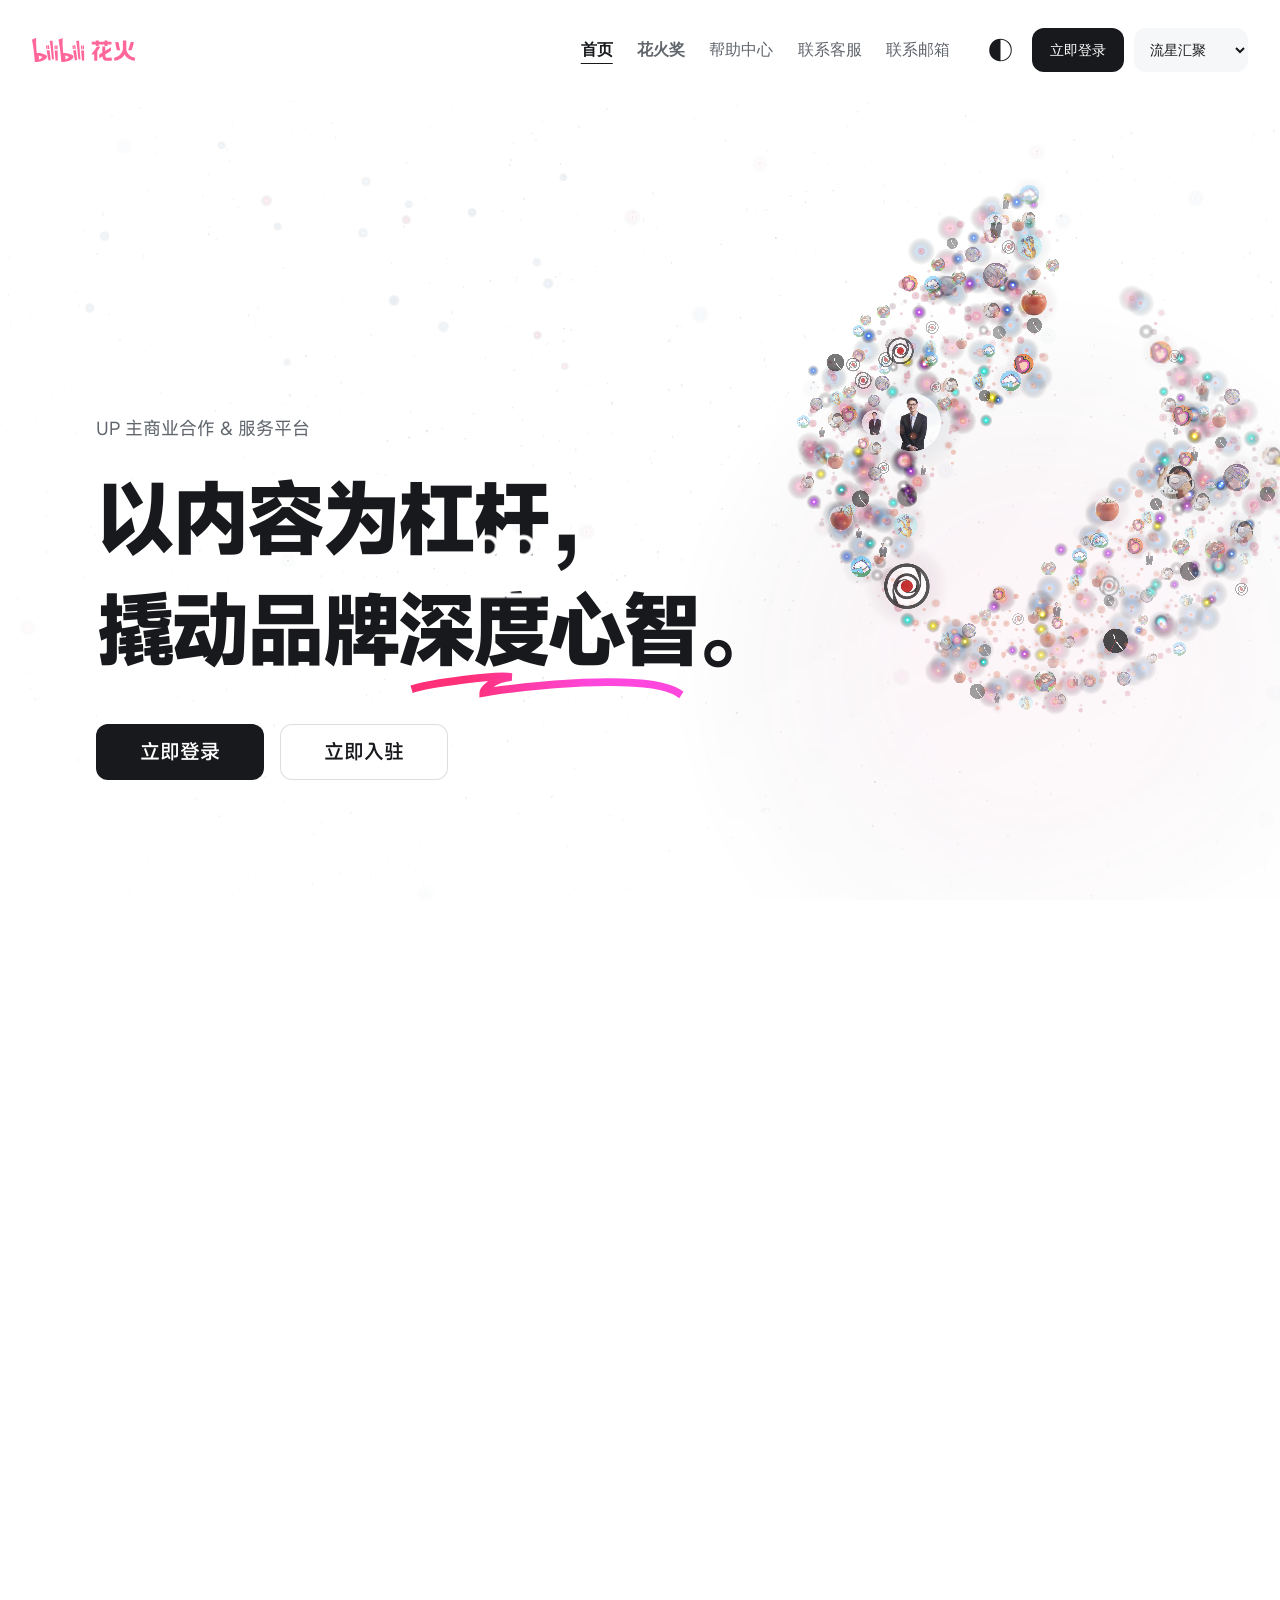
==== commit 94c05146: "Reveal creator selection images through a scroll-driven text mask" ====
--- a/index.html
+++ b/index.html
@@ -8,16 +8,16 @@
   <script>try{if(localStorage.getItem('huahuo-hero-effect')==='planet'){document.documentElement.dataset.heroEffect='planet';document.documentElement.classList.add('planet-intro-pending');}}catch(_){}</script>
   <title>花火 · 滚动叙事 Demo</title>
   <link rel="stylesheet" href="scroll-demo-fonts.css?v=20261125-misans-v2">
-  <link rel="stylesheet" href="scroll-demo-tokens.css?v=20261125-services-planet-v22">
+  <link rel="stylesheet" href="scroll-demo-tokens.css?v=20261125-service-images-planet-v23">
   <link rel="stylesheet" href="motion.css?v=20261120-user-underline-v3">
   <link rel="stylesheet" href="scroll-demo.css?v=20261123-values-reference-v29">
   <link rel="stylesheet" href="scroll-demo-tail.css?v=20261120-footer-clean-v6">
-  <link rel="stylesheet" href="scroll-demo-nav.css?v=20261125-services-planet-v22">
-  <link rel="stylesheet" href="scroll-demo-planet.css?v=20261125-services-planet-v22">
-  <script src="scroll-demo.js?v=20261125-services-planet-v22" defer></script>
-  <script src="scroll-demo-dots.js?v=20261125-services-planet-v22" defer></script>
+  <link rel="stylesheet" href="scroll-demo-nav.css?v=20261125-service-images-planet-v23">
+  <link rel="stylesheet" href="scroll-demo-planet.css?v=20261125-service-images-planet-v23">
+  <script src="scroll-demo.js?v=20261125-service-images-planet-v23" defer></script>
+  <script src="scroll-demo-dots.js?v=20261125-service-images-planet-v23" defer></script>
   <script src="scroll-demo-tail.js?v=20261120-footer-clean-v6" defer></script>
-  <script src="scroll-demo-nav.js?v=20261125-services-planet-v22" defer></script>
+  <script src="scroll-demo-nav.js?v=20261125-service-images-planet-v23" defer></script>
 </head>
 <body>
   <a class="skip-link" href="#story">跳到主要内容</a>
@@ -112,10 +112,29 @@
         </section>
 
         <section class="story-scene scene-services-intro" data-scene="services-intro" aria-labelledby="services-title">
-          <div class="services-intro-copy">
-            <p class="scene-kicker">花火平台能力</p>
-            <h2 id="services-title">我们的服务</h2>
-            <p>从<strong><span class="service-intro-keyword">选人</span>撮合</strong>，到<strong>订单<span class="service-intro-keyword">履约</span></strong>，再到<strong>投后<span class="service-intro-keyword">分析</span></strong>，陪伴每一次内容共创。</p>
+          <div class="services-intro-content">
+            <div class="services-intro-copy">
+              <p class="scene-kicker">花火平台能力</p>
+              <h2 id="services-title">我们的服务</h2>
+              <p>从<strong><span class="service-intro-keyword">选人</span>撮合</strong>，到<strong>订单<span class="service-intro-keyword">履约</span></strong>，再到<strong>投后<span class="service-intro-keyword">分析</span></strong>，陪伴每一次内容共创。</p>
+            </div>
+            <section class="planet-service-detail" aria-labelledby="planet-service-label">
+              <h3 class="planet-service-label" id="planet-service-label"><span data-service-label-text>找UP主</span><span class="planet-service-baseline" aria-hidden="true"></span></h3>
+              <p class="planet-service-heading">花火四大选人模式，连接品牌与合适的创作者。</p>
+              <ul class="planet-service-gallery" aria-label="四大选人模式">
+                <li><img src="assets/planet-figma/service-mode-ai.png" width="660" height="500" loading="lazy" decoding="async" alt="AI智能托管式选人：AI驱动，3分钟锁定高匹配UP主，展示选人模型分析过程。"></li>
+                <li><img src="assets/planet-figma/service-mode-partner.png" width="660" height="500" loading="lazy" decoding="async" alt="委托服务商协作模式：由服务商协助选人匹配、建联撮合、创意脚本策划、视频拍摄执行、数据监测及复盘结案。"></li>
+                <li><img src="assets/planet-figma/service-mode-self-serve.png" width="660" height="500" loading="lazy" decoding="async" alt="产品自助化模式：平台自助选人，精准触达目标人群，展示选人筛选及UP主列表。"></li>
+                <li><img src="assets/planet-figma/service-mode-events.png" width="660" height="500" loading="lazy" decoding="async" alt="花火平台节点活动/IP选人模式：跟随节点热度，优选活动UP主，展示哔选世界杯、618、开学季等节点活动。"></li>
+              </ul>
+            </section>
+            <svg class="planet-service-band" aria-hidden="true" focusable="false">
+              <defs><mask id="planet-service-word-mask" maskUnits="userSpaceOnUse" maskContentUnits="userSpaceOnUse" x="0" y="0">
+                <rect class="planet-service-mask-remainder" x="0" y="0" fill="white"/>
+                <text class="planet-service-mask-word" fill="white">找UP主</text>
+              </mask></defs>
+              <rect class="planet-service-color" mask="url(#planet-service-word-mask)"/>
+            </svg>
           </div>
         </section>
 
--- a/scroll-demo-planet.css
+++ b/scroll-demo-planet.css
@@ -254,6 +254,8 @@
 }
 
 /* Figma 193:20150 / 196:20332. A white page carries one aligned copy group. */
+.services-intro-content { display:contents; }
+.planet-service-detail, .planet-service-band { display:none; }
 html[data-hero-effect="planet"] .scene-services-intro {
   --color-text-primary:rgba(24,25,28,1);
   --color-text-fourth:rgba(24,25,28,.3);
@@ -265,9 +267,13 @@
   --service-intro-description-weight:900;
   --service-intro-description-muted:var(--color-text-fourth);
   min-height:100svh;
-  padding:var(--planet-services-inset) var(--gutter) var(--space-80);
+  padding:0;
   background:var(--page); color:var(--ink);
   font-family:var(--hero-font-family);
+}
+html[data-hero-effect="planet"] .services-intro-content {
+  display:block; position:relative; width:100%;
+  padding:var(--planet-services-inset) var(--gutter);
 }
 html[data-hero-effect="planet"] .services-intro-copy { width:100%; }
 html[data-hero-effect="planet"] .services-intro-copy .scene-kicker { display:none; }
@@ -280,10 +286,54 @@
 }
 html[data-hero-effect="planet"] .services-intro-copy > p:last-child strong { color:inherit; }
 html[data-hero-effect="planet"] .service-intro-keyword { color:var(--ink); white-space:nowrap; }
+/* Frame-specific distances preserve the 421px label and 561px image baseline. */
+html[data-hero-effect="planet"] .scene-services-intro {
+  --planet-service-detail-gap:177px;
+  --planet-service-band-height:197px;
+  --planet-service-band-offset:42px;
+  --planet-service-label-size:var(--text-base);
+  --planet-service-heading-size:40px;
+  --planet-service-reveal-distance:72px;
+}
+html[data-hero-effect="planet"] .planet-service-detail { display:block; margin-top:var(--planet-service-detail-gap); }
+html[data-hero-effect="planet"] .planet-service-label {
+  margin:0; color:var(--brand); font-size:var(--planet-service-label-size);
+  font-weight:900; line-height:1.5; letter-spacing:0; white-space:nowrap;
+}
+.planet-service-baseline { display:inline-block; width:0; height:0; vertical-align:baseline; }
+html[data-hero-effect="planet"] .planet-service-heading {
+  margin-top:var(--space-16); font-size:var(--planet-service-heading-size);
+  font-weight:900; line-height:1.5; letter-spacing:0;
+}
+html[data-hero-effect="planet"] .planet-service-gallery {
+  display:grid; grid-template-columns:repeat(2,minmax(0,1fr));
+  gap:var(--space-40); padding:0; margin:var(--space-40) 0 0; list-style:none;
+}
+html[data-hero-effect="planet"] .planet-service-gallery li { min-width:0; }
+html[data-hero-effect="planet"] .planet-service-gallery img {
+  display:block; width:100%; height:auto; aspect-ratio:660 / 500;
+}
+html[data-hero-effect="planet"] .scene-service-service { display:none; }
+html[data-hero-effect="planet"].is-pinned .services-intro-content { will-change:transform; }
+html[data-hero-effect="planet"].is-pinned .planet-service-band {
+  display:block; position:absolute; inset:0; width:100%; height:100%;
+  z-index:3; pointer-events:none;
+}
+html[data-hero-effect="planet"] .planet-service-color { fill:var(--brand); }
+html[data-hero-effect="planet"] .planet-service-mask-word {
+  font-family:var(--hero-font-family); font-size:var(--planet-service-label-size);
+  font-weight:900; letter-spacing:0;
+}
+@media (max-height:780px) and (min-width:761px) {
+  html[data-hero-effect="planet"] .scene-services-intro { --planet-service-detail-gap:var(--space-80); }
+}
 @media (max-width:760px) {
   html[data-hero-effect="planet"] { --planet-services-inset:var(--space-80); }
   html[data-hero-effect="planet"] .scene-services-intro {
     --service-intro-title-size:32px;
     --service-intro-description-size:24px;
+    --planet-service-detail-gap:var(--space-80);
+    --planet-service-heading-size:28px;
   }
-}
+  html[data-hero-effect="planet"] .planet-service-gallery { grid-template-columns:minmax(0,1fr); gap:var(--space-24); margin-top:var(--space-32); }
+}
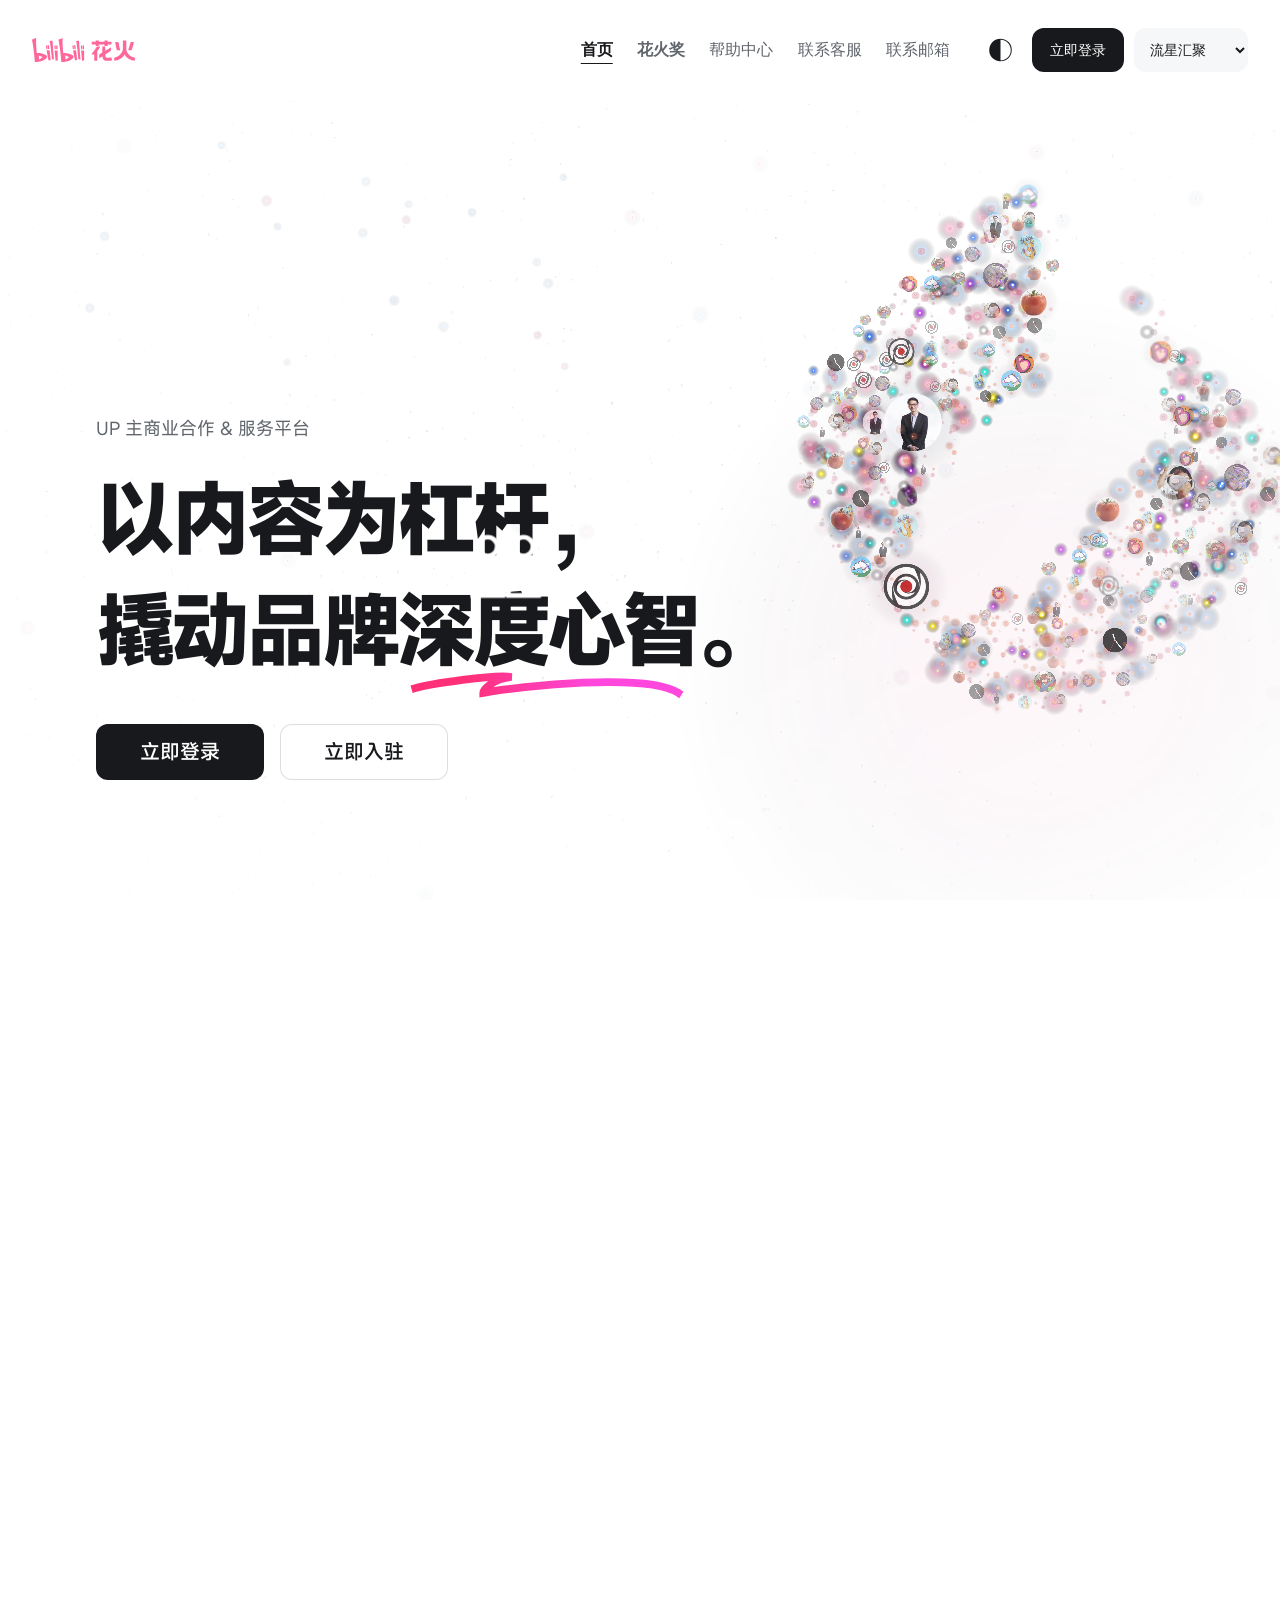
==== commit 8c230353: "Reuse platform card hover tilt for selection images" ====
--- a/index.html
+++ b/index.html
@@ -8,16 +8,16 @@
   <script>try{if(localStorage.getItem('huahuo-hero-effect')==='planet'){document.documentElement.dataset.heroEffect='planet';document.documentElement.classList.add('planet-intro-pending');}}catch(_){}</script>
   <title>花火 · 滚动叙事 Demo</title>
   <link rel="stylesheet" href="scroll-demo-fonts.css?v=20261125-misans-v2">
-  <link rel="stylesheet" href="scroll-demo-tokens.css?v=20261125-service-images-planet-v23">
+  <link rel="stylesheet" href="scroll-demo-tokens.css?v=20261125-service-hover-planet-v24">
   <link rel="stylesheet" href="motion.css?v=20261120-user-underline-v3">
   <link rel="stylesheet" href="scroll-demo.css?v=20261123-values-reference-v29">
   <link rel="stylesheet" href="scroll-demo-tail.css?v=20261120-footer-clean-v6">
-  <link rel="stylesheet" href="scroll-demo-nav.css?v=20261125-service-images-planet-v23">
-  <link rel="stylesheet" href="scroll-demo-planet.css?v=20261125-service-images-planet-v23">
-  <script src="scroll-demo.js?v=20261125-service-images-planet-v23" defer></script>
-  <script src="scroll-demo-dots.js?v=20261125-service-images-planet-v23" defer></script>
+  <link rel="stylesheet" href="scroll-demo-nav.css?v=20261125-service-hover-planet-v24">
+  <link rel="stylesheet" href="scroll-demo-planet.css?v=20261125-service-hover-planet-v24">
+  <script src="scroll-demo.js?v=20261125-service-hover-planet-v24" defer></script>
+  <script src="scroll-demo-dots.js?v=20261125-service-hover-planet-v24" defer></script>
   <script src="scroll-demo-tail.js?v=20261120-footer-clean-v6" defer></script>
-  <script src="scroll-demo-nav.js?v=20261125-service-images-planet-v23" defer></script>
+  <script src="scroll-demo-nav.js?v=20261125-service-hover-planet-v24" defer></script>
 </head>
 <body>
   <a class="skip-link" href="#story">跳到主要内容</a>
@@ -122,10 +122,10 @@
               <h3 class="planet-service-label" id="planet-service-label"><span data-service-label-text>找UP主</span><span class="planet-service-baseline" aria-hidden="true"></span></h3>
               <p class="planet-service-heading">花火四大选人模式，连接品牌与合适的创作者。</p>
               <ul class="planet-service-gallery" aria-label="四大选人模式">
-                <li><img src="assets/planet-figma/service-mode-ai.png" width="660" height="500" loading="lazy" decoding="async" alt="AI智能托管式选人：AI驱动，3分钟锁定高匹配UP主，展示选人模型分析过程。"></li>
-                <li><img src="assets/planet-figma/service-mode-partner.png" width="660" height="500" loading="lazy" decoding="async" alt="委托服务商协作模式：由服务商协助选人匹配、建联撮合、创意脚本策划、视频拍摄执行、数据监测及复盘结案。"></li>
-                <li><img src="assets/planet-figma/service-mode-self-serve.png" width="660" height="500" loading="lazy" decoding="async" alt="产品自助化模式：平台自助选人，精准触达目标人群，展示选人筛选及UP主列表。"></li>
-                <li><img src="assets/planet-figma/service-mode-events.png" width="660" height="500" loading="lazy" decoding="async" alt="花火平台节点活动/IP选人模式：跟随节点热度，优选活动UP主，展示哔选世界杯、618、开学季等节点活动。"></li>
+                <li class="t-tilt"><div class="planet-service-image t-tilt-card"><img src="assets/planet-figma/service-mode-ai.png" width="660" height="500" loading="lazy" decoding="async" alt="AI智能托管式选人：AI驱动，3分钟锁定高匹配UP主，展示选人模型分析过程。"></div></li>
+                <li class="t-tilt"><div class="planet-service-image t-tilt-card"><img src="assets/planet-figma/service-mode-partner.png" width="660" height="500" loading="lazy" decoding="async" alt="委托服务商协作模式：由服务商协助选人匹配、建联撮合、创意脚本策划、视频拍摄执行、数据监测及复盘结案。"></div></li>
+                <li class="t-tilt"><div class="planet-service-image t-tilt-card"><img src="assets/planet-figma/service-mode-self-serve.png" width="660" height="500" loading="lazy" decoding="async" alt="产品自助化模式：平台自助选人，精准触达目标人群，展示选人筛选及UP主列表。"></div></li>
+                <li class="t-tilt"><div class="planet-service-image t-tilt-card"><img src="assets/planet-figma/service-mode-events.png" width="660" height="500" loading="lazy" decoding="async" alt="花火平台节点活动/IP选人模式：跟随节点热度，优选活动UP主，展示哔选世界杯、618、开学季等节点活动。"></div></li>
               </ul>
             </section>
             <svg class="planet-service-band" aria-hidden="true" focusable="false">
--- a/scroll-demo-planet.css
+++ b/scroll-demo-planet.css
@@ -20,6 +20,7 @@
   --planet-title-accent:var(--color-text-primary);
   --planet-hero-gutter:clamp(24px,6vw,144px);
   --planet-services-inset:var(--space-120);
+  --value-tilt-angle:8;
 }
 html[data-hero-effect="planet"][data-mode="light"] {
   --planet-canvas-bg:rgba(246,245,250,1);
@@ -185,7 +186,6 @@
   --planet-values-top:160px;
   --planet-values-heading-gap:20px;
   --planet-values-grid-gap:80px;
-  --value-tilt-angle:8;
   --tilt-glare-opacity:1;
   padding:var(--planet-values-top) var(--gutter) var(--space-80);
   background:var(--planet-canvas-bg);
@@ -309,7 +309,8 @@
   display:grid; grid-template-columns:repeat(2,minmax(0,1fr));
   gap:var(--space-40); padding:0; margin:var(--space-40) 0 0; list-style:none;
 }
-html[data-hero-effect="planet"] .planet-service-gallery li { min-width:0; }
+html[data-hero-effect="planet"] .planet-service-gallery li { min-width:0; touch-action:auto; }
+html[data-hero-effect="planet"] .planet-service-image.t-tilt-card { border-radius:0; overflow:visible; }
 html[data-hero-effect="planet"] .planet-service-gallery img {
   display:block; width:100%; height:auto; aspect-ratio:660 / 500;
 }
@@ -337,3 +338,6 @@
   }
   html[data-hero-effect="planet"] .planet-service-gallery { grid-template-columns:minmax(0,1fr); gap:var(--space-24); margin-top:var(--space-32); }
 }
+@media (hover:none), (pointer:coarse) {
+  html[data-hero-effect="planet"] .planet-service-image.t-tilt-card { transform:none; }
+}
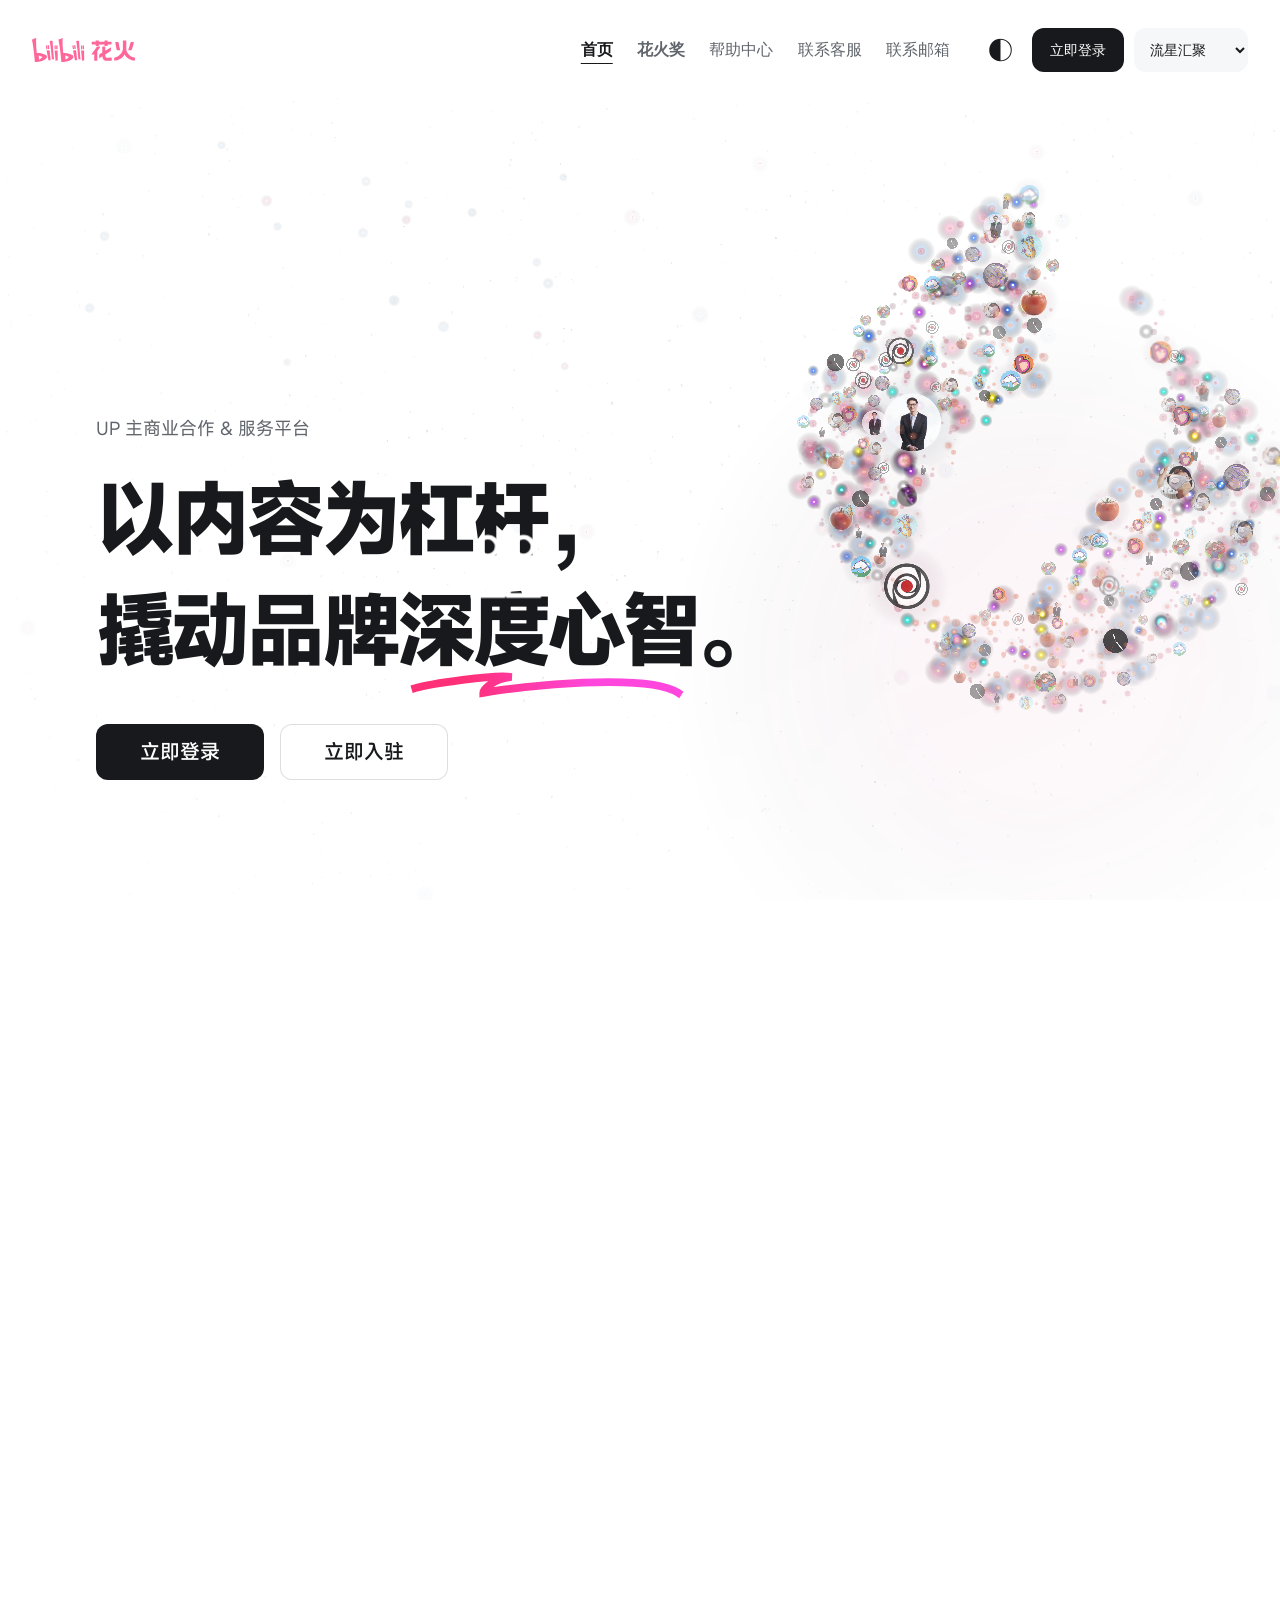
==== commit a4df0a5b: "Replace service images and apply consistent 24px container corners" ====
--- a/index.html
+++ b/index.html
@@ -8,16 +8,16 @@
   <script>try{if(localStorage.getItem('huahuo-hero-effect')==='planet'){document.documentElement.dataset.heroEffect='planet';document.documentElement.classList.add('planet-intro-pending');}}catch(_){}</script>
   <title>花火 · 滚动叙事 Demo</title>
   <link rel="stylesheet" href="scroll-demo-fonts.css?v=20261125-misans-v2">
-  <link rel="stylesheet" href="scroll-demo-tokens.css?v=20261125-service-hover-planet-v24">
+  <link rel="stylesheet" href="scroll-demo-tokens.css?v=20261125-service-materials-planet-v25">
   <link rel="stylesheet" href="motion.css?v=20261120-user-underline-v3">
   <link rel="stylesheet" href="scroll-demo.css?v=20261123-values-reference-v29">
   <link rel="stylesheet" href="scroll-demo-tail.css?v=20261120-footer-clean-v6">
-  <link rel="stylesheet" href="scroll-demo-nav.css?v=20261125-service-hover-planet-v24">
-  <link rel="stylesheet" href="scroll-demo-planet.css?v=20261125-service-hover-planet-v24">
-  <script src="scroll-demo.js?v=20261125-service-hover-planet-v24" defer></script>
-  <script src="scroll-demo-dots.js?v=20261125-service-hover-planet-v24" defer></script>
+  <link rel="stylesheet" href="scroll-demo-nav.css?v=20261125-service-materials-planet-v25">
+  <link rel="stylesheet" href="scroll-demo-planet.css?v=20261125-service-materials-planet-v25">
+  <script src="scroll-demo.js?v=20261125-service-materials-planet-v25" defer></script>
+  <script src="scroll-demo-dots.js?v=20261125-service-materials-planet-v25" defer></script>
   <script src="scroll-demo-tail.js?v=20261120-footer-clean-v6" defer></script>
-  <script src="scroll-demo-nav.js?v=20261125-service-hover-planet-v24" defer></script>
+  <script src="scroll-demo-nav.js?v=20261125-service-materials-planet-v25" defer></script>
 </head>
 <body>
   <a class="skip-link" href="#story">跳到主要内容</a>
@@ -122,10 +122,10 @@
               <h3 class="planet-service-label" id="planet-service-label"><span data-service-label-text>找UP主</span><span class="planet-service-baseline" aria-hidden="true"></span></h3>
               <p class="planet-service-heading">花火四大选人模式，连接品牌与合适的创作者。</p>
               <ul class="planet-service-gallery" aria-label="四大选人模式">
-                <li class="t-tilt"><div class="planet-service-image t-tilt-card"><img src="assets/planet-figma/service-mode-ai.png" width="660" height="500" loading="lazy" decoding="async" alt="AI智能托管式选人：AI驱动，3分钟锁定高匹配UP主，展示选人模型分析过程。"></div></li>
-                <li class="t-tilt"><div class="planet-service-image t-tilt-card"><img src="assets/planet-figma/service-mode-partner.png" width="660" height="500" loading="lazy" decoding="async" alt="委托服务商协作模式：由服务商协助选人匹配、建联撮合、创意脚本策划、视频拍摄执行、数据监测及复盘结案。"></div></li>
-                <li class="t-tilt"><div class="planet-service-image t-tilt-card"><img src="assets/planet-figma/service-mode-self-serve.png" width="660" height="500" loading="lazy" decoding="async" alt="产品自助化模式：平台自助选人，精准触达目标人群，展示选人筛选及UP主列表。"></div></li>
-                <li class="t-tilt"><div class="planet-service-image t-tilt-card"><img src="assets/planet-figma/service-mode-events.png" width="660" height="500" loading="lazy" decoding="async" alt="花火平台节点活动/IP选人模式：跟随节点热度，优选活动UP主，展示哔选世界杯、618、开学季等节点活动。"></div></li>
+                <li class="t-tilt"><div class="planet-service-image t-tilt-card"><img src="assets/planet-figma/service-mode-ai.png?v=20261125-service-materials-v25" width="660" height="450" loading="lazy" decoding="async" alt="AI智能托管式选人：AI驱动，3分钟锁定高匹配UP主，展示选人模型分析过程。"></div></li>
+                <li class="t-tilt"><div class="planet-service-image t-tilt-card"><img src="assets/planet-figma/service-mode-partner.png?v=20261125-service-materials-v25" width="660" height="450" loading="lazy" decoding="async" alt="委托服务商协作模式：由服务商协助选人匹配、建联撮合、创意脚本策划、视频拍摄执行、数据监测及复盘结案。"></div></li>
+                <li class="t-tilt"><div class="planet-service-image t-tilt-card"><img src="assets/planet-figma/service-mode-self-serve.png?v=20261125-service-materials-v25" width="660" height="450" loading="lazy" decoding="async" alt="产品自助化模式：平台自助选人，精准触达目标人群，展示选人筛选及UP主列表。"></div></li>
+                <li class="t-tilt"><div class="planet-service-image t-tilt-card"><img src="assets/planet-figma/service-mode-events.png?v=20261125-service-materials-v25" width="660" height="450" loading="lazy" decoding="async" alt="花火平台节点活动/IP选人模式：跟随节点热度，优选活动UP主，展示哔选世界杯、618、开学季等节点活动。"></div></li>
               </ul>
             </section>
             <svg class="planet-service-band" aria-hidden="true" focusable="false">
@@ -181,17 +181,17 @@
                 <article class="service-frame" id="delivery-frame-0" aria-labelledby="delivery-frame-title-0">
                   <h3 id="delivery-frame-title-0">纠纷自助解决</h3>
                   <p>为合作中的争议提供自助解决路径。</p>
-                  <div class="visual-placeholder" role="img" aria-label="纠纷自助解决示意图占位"><span>画面占位</span></div>
+                  <div class="visual-placeholder planet-original-label" role="img" aria-label="纠纷自助解决示意图占位"><span>画面占位</span></div><figure class="planet-only service-artwork"><img src="assets/planet-figma/service-delivery-dispute.png?v=20261125-service-materials-v25" width="854" height="1000" loading="lazy" decoding="async" alt="纠纷自助解决：支持交易双方协商提前终止合作，并将订单金额退款给客户或结算给UP主。"></figure>
                 </article>
                 <article class="service-frame" id="delivery-frame-1" aria-labelledby="delivery-frame-title-1">
                   <h3 id="delivery-frame-title-1">稿件保护</h3>
                   <p>围绕合作稿件，提供保护支持。</p>
-                  <div class="visual-placeholder" role="img" aria-label="稿件保护示意图占位"><span>画面占位</span></div>
+                  <div class="visual-placeholder planet-original-label" role="img" aria-label="稿件保护示意图占位"><span>画面占位</span></div><figure class="planet-only service-artwork"><img src="assets/planet-figma/service-delivery-protection.png?v=20261125-service-materials-v25" width="854" height="1000" loading="lazy" decoding="async" alt="稿件保护：设置视频稿件保留时长，删除稿件需品牌主确认，终稿编辑在订单上留痕，可查看编辑历史。"></figure>
                 </article>
                 <article class="service-frame" id="delivery-frame-2" aria-labelledby="delivery-frame-title-2">
                   <h3 id="delivery-frame-title-2">风险管理</h3>
                   <p>为订单履约提供风险管理支持。</p>
-                  <div class="visual-placeholder" role="img" aria-label="风险管理示意图占位"><span>画面占位</span></div>
+                  <div class="visual-placeholder planet-original-label" role="img" aria-label="风险管理示意图占位"><span>画面占位</span></div><figure class="planet-only service-artwork"><img src="assets/planet-figma/service-delivery-risk.png?v=20261125-service-materials-v25" width="854" height="1000" loading="lazy" decoding="async" alt="风险管理：同步UP主封禁、注销和限流状态；异常账号无法下单，合作中注销或封禁自动终止订单并全额退款。"></figure>
                 </article>
           </div></div>
         </section>
@@ -208,7 +208,7 @@
                 <article class="service-frame" id="analysis-frame-0" aria-labelledby="analysis-frame-title-0">
                   <h3 id="analysis-frame-title-0">metes 人群资产模型</h3>
                   <p>看见内容价值，让下一次共创更有方向。</p>
-                  <div class="visual-placeholder" role="img" aria-label="metes 人群资产模型示意图占位"><span>画面占位</span></div>
+                  <div class="visual-placeholder planet-original-label" role="img" aria-label="metes 人群资产模型示意图占位"><span>画面占位</span></div><figure class="planet-only service-artwork"><img src="assets/planet-figma/service-analysis-mates.png?v=20261125-service-materials-v25" width="2720" height="1000" loading="lazy" decoding="async" alt="品牌MATES人群资产模型：内容触点全收录，认识、兴趣、信任、认同与转化逐层沉淀，连接用户关键行为和品牌诊断、投前策略、投放监测、投后度量。"></figure>
                 </article>
           </div></div>
         </section>
--- a/scroll-demo-planet.css
+++ b/scroll-demo-planet.css
@@ -20,6 +20,7 @@
   --planet-title-accent:var(--color-text-primary);
   --planet-hero-gutter:clamp(24px,6vw,144px);
   --planet-services-inset:var(--space-120);
+  --planet-service-image-radius:var(--space-24);
   --value-tilt-angle:8;
 }
 html[data-hero-effect="planet"][data-mode="light"] {
@@ -310,9 +311,21 @@
   gap:var(--space-40); padding:0; margin:var(--space-40) 0 0; list-style:none;
 }
 html[data-hero-effect="planet"] .planet-service-gallery li { min-width:0; touch-action:auto; }
-html[data-hero-effect="planet"] .planet-service-image.t-tilt-card { border-radius:0; overflow:visible; }
+html[data-hero-effect="planet"] .planet-service-image.t-tilt-card { border-radius:var(--planet-service-image-radius); overflow:hidden; }
 html[data-hero-effect="planet"] .planet-service-gallery img {
-  display:block; width:100%; height:auto; aspect-ratio:660 / 500;
+  display:block; width:100%; height:auto; aspect-ratio:660 / 450;
+}
+html[data-hero-effect="planet"] .service-artwork {
+  display:block; width:100%; margin:0;
+  border-radius:var(--planet-service-image-radius); overflow:hidden;
+}
+html[data-hero-effect="planet"] .service-artwork img { display:block; width:100%; height:auto; }
+html[data-hero-effect="planet"].is-pinned :is(.scene-service-delivery,.scene-service-analysis) .service-viewport {
+  height:calc(100svh - var(--scene-top) - var(--space-64)); overflow:clip;
+}
+html[data-hero-effect="planet"].is-pinned .scene-service-delivery .service-artwork {
+  width:min(100%,calc((100svh - var(--scene-top) - var(--space-80)*2)*.854));
+  margin-inline:auto;
 }
 html[data-hero-effect="planet"] .scene-service-service { display:none; }
 html[data-hero-effect="planet"].is-pinned .services-intro-content { will-change:transform; }
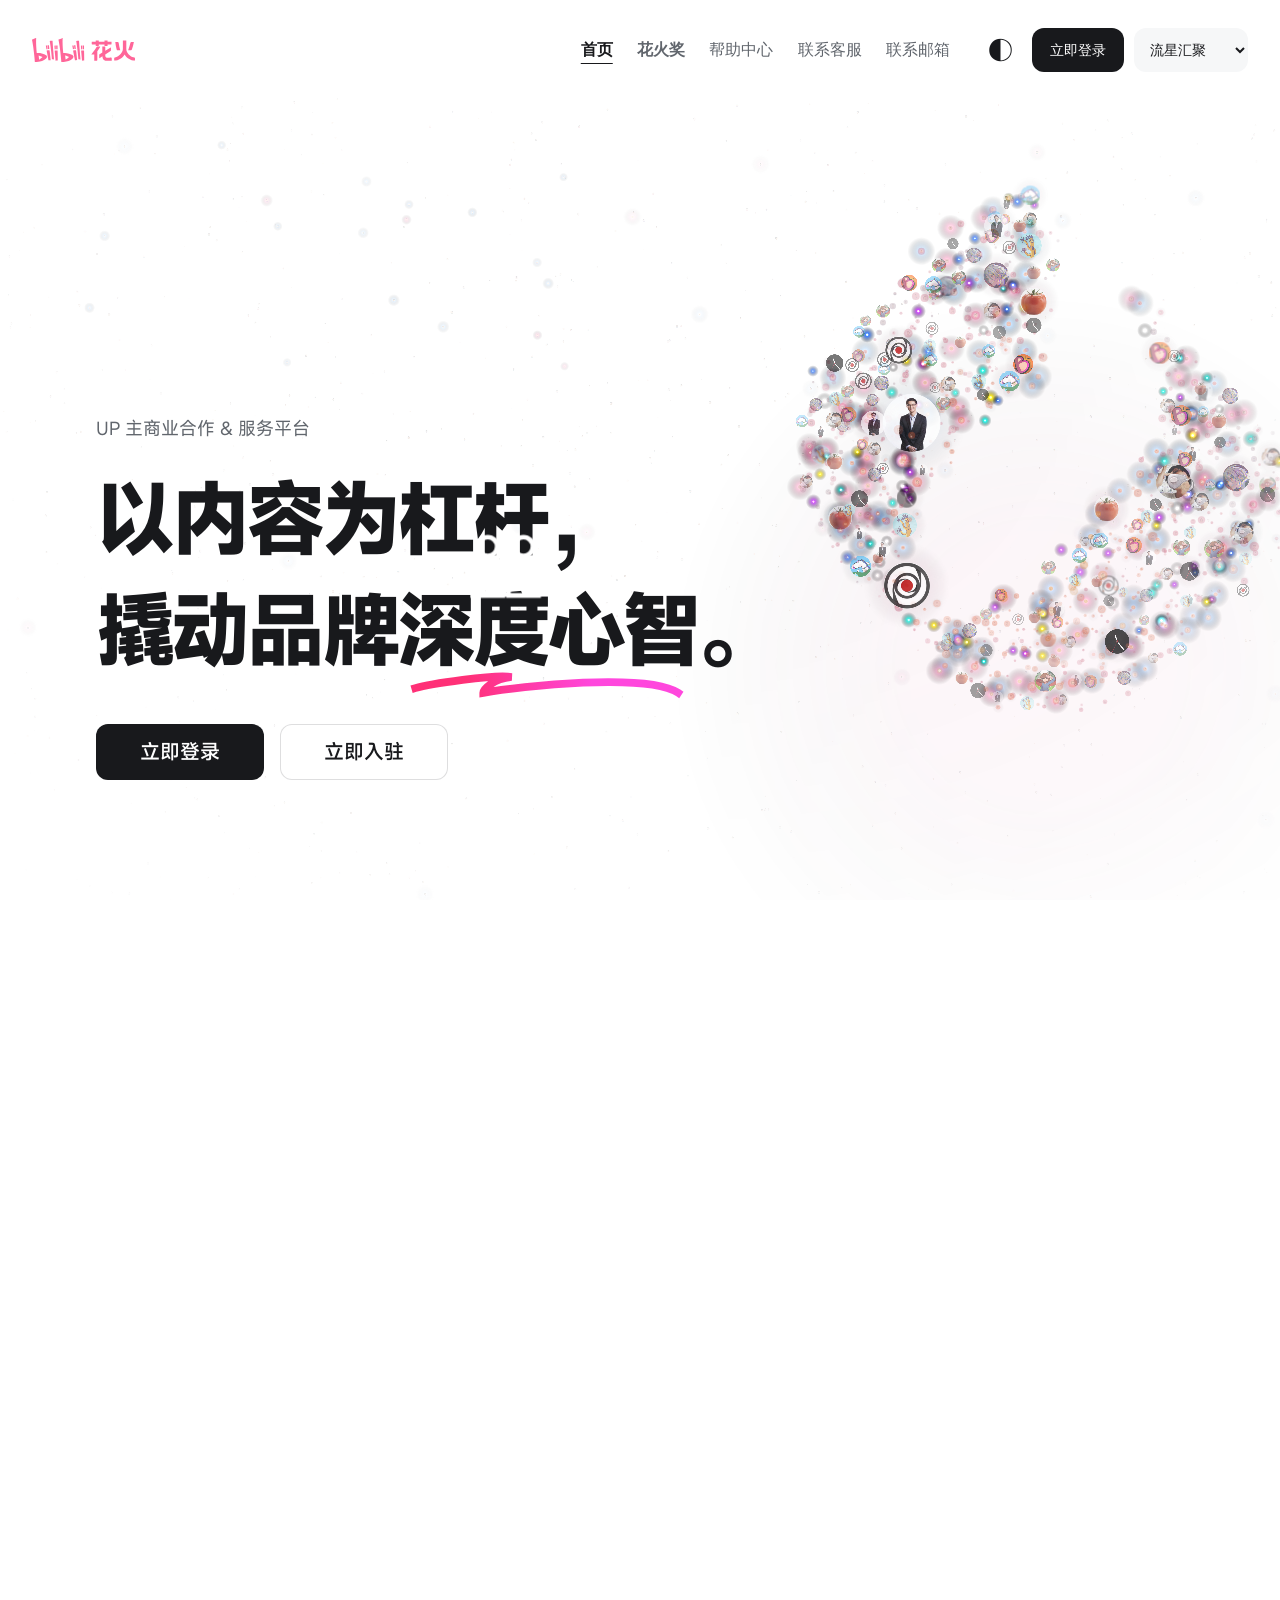
==== commit c2bde59f: "Connect delivery and analysis through scroll-driven service text masks" ====
--- a/index.html
+++ b/index.html
@@ -7,17 +7,17 @@
   <meta name="color-scheme" content="light dark">
   <script>try{if(localStorage.getItem('huahuo-hero-effect')==='planet'){document.documentElement.dataset.heroEffect='planet';document.documentElement.classList.add('planet-intro-pending');}}catch(_){}</script>
   <title>花火 · 滚动叙事 Demo</title>
-  <link rel="stylesheet" href="scroll-demo-fonts.css?v=20261125-misans-v2">
-  <link rel="stylesheet" href="scroll-demo-tokens.css?v=20261125-service-materials-planet-v25">
+  <link rel="stylesheet" href="scroll-demo-fonts.css?v=20261125-misans-v3">
+  <link rel="stylesheet" href="scroll-demo-tokens.css?v=20261125-service-flow-planet-v26">
   <link rel="stylesheet" href="motion.css?v=20261120-user-underline-v3">
   <link rel="stylesheet" href="scroll-demo.css?v=20261123-values-reference-v29">
   <link rel="stylesheet" href="scroll-demo-tail.css?v=20261120-footer-clean-v6">
-  <link rel="stylesheet" href="scroll-demo-nav.css?v=20261125-service-materials-planet-v25">
-  <link rel="stylesheet" href="scroll-demo-planet.css?v=20261125-service-materials-planet-v25">
-  <script src="scroll-demo.js?v=20261125-service-materials-planet-v25" defer></script>
-  <script src="scroll-demo-dots.js?v=20261125-service-materials-planet-v25" defer></script>
+  <link rel="stylesheet" href="scroll-demo-nav.css?v=20261125-service-flow-planet-v26">
+  <link rel="stylesheet" href="scroll-demo-planet.css?v=20261125-service-flow-planet-v26">
+  <script src="scroll-demo.js?v=20261125-service-flow-planet-v26" defer></script>
+  <script src="scroll-demo-dots.js?v=20261125-service-flow-planet-v26" defer></script>
   <script src="scroll-demo-tail.js?v=20261120-footer-clean-v6" defer></script>
-  <script src="scroll-demo-nav.js?v=20261125-service-materials-planet-v25" defer></script>
+  <script src="scroll-demo-nav.js?v=20261125-service-flow-planet-v26" defer></script>
 </head>
 <body>
   <a class="skip-link" href="#story">跳到主要内容</a>
@@ -118,7 +118,7 @@
               <h2 id="services-title">我们的服务</h2>
               <p>从<strong><span class="service-intro-keyword">选人</span>撮合</strong>，到<strong>订单<span class="service-intro-keyword">履约</span></strong>，再到<strong>投后<span class="service-intro-keyword">分析</span></strong>，陪伴每一次内容共创。</p>
             </div>
-            <section class="planet-service-detail" aria-labelledby="planet-service-label">
+            <section class="planet-service-detail" data-planet-service="selection" aria-labelledby="planet-service-label">
               <h3 class="planet-service-label" id="planet-service-label"><span data-service-label-text>找UP主</span><span class="planet-service-baseline" aria-hidden="true"></span></h3>
               <p class="planet-service-heading">花火四大选人模式，连接品牌与合适的创作者。</p>
               <ul class="planet-service-gallery" aria-label="四大选人模式">
@@ -135,6 +135,22 @@
               </mask></defs>
               <rect class="planet-service-color" mask="url(#planet-service-word-mask)"/>
             </svg>
+            <section class="planet-service-detail planet-service-delivery" data-planet-service="delivery" aria-labelledby="planet-delivery-label">
+              <h3 class="planet-service-label" id="planet-delivery-label"><span data-service-label-text>合作履约</span><span class="planet-service-baseline" aria-hidden="true"></span></h3>
+              <p class="planet-service-heading">三项平台保障，陪伴每一次内容合作。</p>
+              <ul class="planet-service-gallery" aria-label="三项平台保障">
+                <li><div class="planet-service-image"><img src="assets/planet-figma/service-delivery-dispute.png?v=20261125-service-materials-v25" width="854" height="1000" loading="lazy" decoding="async" alt="纠纷自助解决：支持交易双方协商提前终止合作，并将订单金额退款给客户或结算给UP主。"></div></li>
+                <li><div class="planet-service-image"><img src="assets/planet-figma/service-delivery-protection.png?v=20261125-service-materials-v25" width="854" height="1000" loading="lazy" decoding="async" alt="稿件保护：设置视频稿件保留时长，删除稿件需品牌主确认，终稿编辑在订单上留痕，可查看编辑历史。"></div></li>
+                <li><div class="planet-service-image"><img src="assets/planet-figma/service-delivery-risk.png?v=20261125-service-materials-v25" width="854" height="1000" loading="lazy" decoding="async" alt="风险管理：同步UP主封禁、注销和限流状态；异常账号无法下单，合作中注销或封禁自动终止订单并全额退款。"></div></li>
+              </ul>
+            </section>
+            <section class="planet-service-detail planet-service-analysis" data-planet-service="analysis" aria-labelledby="planet-analysis-label">
+              <h3 class="planet-service-label" id="planet-analysis-label"><span data-service-label-text>投后数据</span><span class="planet-service-baseline" aria-hidden="true"></span></h3>
+              <p class="planet-service-heading">MATES人群资产模型，让品牌人群资产清晰可量化。</p>
+              <figure class="planet-service-gallery planet-analysis-image">
+                <img src="assets/planet-figma/service-analysis-mates.png?v=20261125-service-materials-v25" width="2720" height="1000" loading="lazy" decoding="async" alt="品牌MATES人群资产模型：内容触点全收录，认识、兴趣、信任、认同与转化逐层沉淀，连接用户关键行为和品牌诊断、投前策略、投放监测、投后度量。">
+              </figure>
+            </section>
           </div>
         </section>
 
--- a/scroll-demo-fonts.css
+++ b/scroll-demo-fonts.css
@@ -1,4 +1,4 @@
-/* MiSans web slices, pinned to misans 5.0.0. Only slices covering the opening and services introduction are bundled. */
+/* MiSans web slices, pinned to misans 5.0.0. Only slices covering the opening and service sections are bundled. */
 @font-face{font-family:"Huahuo MiSans";font-style:normal;font-weight:400;font-display:swap;src: url('assets/fonts/MiSans-Regular.3a6e471c7bda67a3.0.woff2') format('woff2');unicode-range:U+20,U+2013-2014,U+2018-2019,U+201c-201d,U+2026,U+3001-3002,U+3008-3011,U+3014-3015,U+4e00,U+4e09-4e0b,U+4e0d-4e0e,U+4e1a,U+4e24,U+4e2a,U+4e2d,U+4e3a-4e3b,U+4e48,U+4e4b,U+4e5f,U+4e86,U+4e8b-4e8c,U+4e8e,U+4e9b,U+4ea7,U+4eba,U+4ec0,U+4ece,U+4ed6,U+4ee5,U+4eec,U+4f1a,U+4f46,U+4f53,U+4f5c,U+4f60,U+4f7f,U+5168,U+516c,U+5173,U+5176,U+519b,U+51fa,U+5206,U+5229,U+5230,U+5236,U+524d,U+529b,U+52a0,U+52a8,U+5341,U+53bb,U+53c8,U+53d1,U+53ea,U+53ef,U+5408,U+540c,U+540e,U+5411,U+548c,U+56e0,U+56fd,U+5728,U+5730,U+5916,U+591a,U+5927,U+5929,U+5934,U+5979,U+597d,U+5982,U+5b50,U+5b66,U+5b83,U+5b9a,U+5b9e,U+5bb6,U+5bf9,U+5c06,U+5c0f,U+5c31,U+5de5,U+5df1-5df2,U+5e74,U+5e76,U+5e94,U+5f00,U+5f53,U+5f88,U+5f97,U+5fc3,U+6027,U+60c5,U+60f3,U+610f,U+6210-6211,U+6216,U+6218,U+6240,U+624b,U+628a,U+653f,U+6587,U+65af-65b0,U+65b9,U+65e0,U+65e5,U+65f6,U+660e,U+662f,U+6700,U+6708-6709,U+672c,U+673a,U+6765,U+679c,U+6837,U+6b63-6b64,U+6c11,U+6ca1,U+6cd5,U+70b9,U+7136,U+7269,U+73b0,U+7406,U+751f,U+7528,U+7531,U+7684,U+76f8,U+770b,U+7740,U+77e5,U+79cd,U+7b2c,U+7b49,U+7ecf,U+7f8e,U+8005,U+800c,U+80fd,U+81ea,U+884c,U+88ab,U+897f,U+8981,U+89c1,U+8bdd,U+8bf4,U+8d77,U+8eab,U+8fc7,U+8fd8-8fd9,U+8fdb,U+9053,U+90a3,U+90e8,U+90fd,U+91cc-91cd,U+957f,U+95ee,U+95f4,U+9762,U+9ad8,U+ff01,U+ff08-ff09,U+ff0c,U+ff0e,U+ff1a-ff1b;}
 @font-face{font-family:"Huahuo MiSans";font-style:normal;font-weight:400;font-display:swap;src: url('assets/fonts/MiSans-Regular.e64b1471167de51a.1.woff2') format('woff2');unicode-range:U+4e07,U+4e14,U+4e16,U+4e1c,U+4e49,U+4e66,U+4e89,U+4e94,U+4ea4,U+4eb2,U+4eca,U+4ee3,U+4ef6,U+4efb,U+4f20,U+4f4d,U+4f4f,U+4f55,U+4fbf,U+4fdd,U+4fe1,U+5019,U+505a,U+50cf,U+513f,U+5143,U+5148-5149,U+514b,U+5165,U+5171,U+5185,U+518d,U+51b3,U+51e0,U+5207,U+5219,U+522b,U+529e,U+52a1,U+5316-5317,U+533a,U+5357,U+5373-5374,U+539f,U+53ca,U+53cd,U+53d6-53d8,U+53e3,U+53f8,U+5404,U+540d,U+542c,U+544a,U+5458,U+547d,U+54c1,U+56db,U+56de,U+573a,U+57fa,U+58f0,U+5904,U+592a,U+5973,U+5b89,U+5b8c,U+5bfc,U+5c11,U+5c14,U+5c55,U+5c71,U+5e02,U+5e08,U+5e26,U+5e38,U+5e72-5e73,U+5ea6,U+5efa,U+5f0f,U+5f20,U+5f3a,U+5f62,U+5f80,U+5fb7,U+5fc5,U+5feb,U+601d,U+603b,U+611f,U+624d,U+6253,U+62a5,U+62c9,U+6301,U+6307,U+636e,U+63a5,U+63d0,U+6536,U+6539,U+653e,U+6559,U+6570,U+66f4,U+670d,U+671b,U+671f,U+672f,U+6743,U+6761,U+6781,U+6797,U+6839,U+683c,U+6b21,U+6b65,U+6b7b,U+6bcf,U+6bd4,U+6c14,U+6c34,U+6c42,U+6cbb,U+6d3b,U+6d4e,U+6d77,U+6e05,U+7279,U+738b,U+7535,U+754c,U+767d,U+76ee,U+76f4,U+771f,U+773c,U+786e,U+793e,U+795e,U+79d1,U+7a0b,U+7a7a,U+7acb,U+7b11,U+7ba1,U+7c7b,U+7cfb,U+7ec4,U+7ed3,U+7ed9,U+7edf,U+8001,U+8054,U+81f3,U+8272,U+82f1,U+8868,U+89c2,U+89c4,U+89c9,U+89e3,U+8a00,U+8ba1,U+8ba4,U+8ba9,U+8bae,U+8bb0,U+8bb8,U+8bba,U+8bbe,U+8bc6,U+8be5,U+8c61,U+8d44,U+8d70,U+8def,U+8f66,U+8fb9,U+8fbe,U+8fd0,U+901a,U+9020,U+91cf,U+91d1,U+95e8,U+961f,U+9662,U+96be,U+975e,U+9886,U+9898,U+98ce,U+98de,U+9a6c;}
 @font-face{font-family:"Huahuo MiSans";font-style:normal;font-weight:400;font-display:swap;src: url('assets/fonts/MiSans-Regular.71975ee0d4e977eb.2.woff2') format('woff2');unicode-range:U+4e03,U+4e13,U+4e25,U+4e4e,U+4e5d,U+4e9a,U+4eac,U+4ec5,U+4ee4,U+4ef7,U+4f01,U+4f17,U+4f3c,U+4f8b,U+4f9b,U+4f9d,U+515a,U+516b,U+516d,U+5174-5175,U+5177,U+5199,U+519c,U+51b5,U+51c6,U+51fb,U+5212,U+5217,U+529f,U+52bf,U+5305,U+533b,U+534a,U+534e,U+5355,U+5386,U+53c2,U+53e4,U+53e6,U+53eb,U+53f0,U+53f2,U+53f7,U+5403,U+5417,U+5427,U+5462,U+5468,U+54cd,U+5546,U+5668,U+56e2,U+56fe,U+571f,U+578b,U+57ce,U+589e,U+58eb,U+5907,U+590d,U+591f,U+592b,U+5931,U+5947,U+59cb,U+59d4,U+5b57-5b58,U+5b69,U+5b98,U+5bb9,U+5bdf,U+5c3d,U+5c40,U+5df4,U+5e03,U+5e0c,U+5e7f,U+5e95,U+5e9c,U+5f15,U+5f71,U+5f8b,U+5fd7,U+5ff5,U+6001,U+600e,U+606f,U+623f,U+6279,U+627e,U+6280,U+6295,U+62a4,U+63a8,U+652f,U+6548,U+654c,U+6574,U+6599,U+65ad,U+65bd,U+65cf,U+65e9,U+6613,U+661f,U+663e,U+66fe,U+672a,U+674e,U+6784,U+67d0,U+67e5,U+6807,U+6848,U+6b66,U+6bb5,U+6bcd,U+6ce8,U+6d3e,U+6d41,U+6d88,U+6df1,U+6ee1,U+706b,U+7167,U+7231,U+7247,U+7559,U+75c5,U+767e,U+77f3,U+7814,U+793a,U+79bb,U+79f0,U+7a76,U+7a81,U+7ad9,U+7ae0,U+7b54,U+7b97,U+7cbe,U+7d27,U+7ea2,U+7ea6-7ea7,U+7ebf,U+7ec8,U+7edd,U+7eed,U+7ef4,U+7f57,U+7fa4,U+8003,U+81f4,U+8282,U+82b1,U+8425,U+843d,U+867d,U+88c5,U+89c6,U+8bb2,U+8bc1,U+8bed,U+8bf7,U+8c03,U+8c08,U+8d23,U+8d28,U+8d39,U+8d8a,U+8db3,U+8ddf,U+8f6c,U+8f7b,U+8f83,U+8fd1,U+8fdc,U+8fde,U+9009,U+9632,U+963f,U+9645,U+9648,U+9664,U+968f,U+96c6,U+9700,U+9752,U+9769,U+97f3,U+9879,U+987b,U+9996,U+9a8c,U+9ec4,U+9ed1;}
@@ -31,3 +31,4 @@
 @font-face{font-family:"Huahuo MiSans";font-style:normal;font-weight:900;font-display:swap;src: url('assets/fonts/MiSans-Heavy.f6e806e88e299e0e.8.woff2') format('woff2');unicode-range:U+4e1b,U+4e22,U+4e8f,U+4ed4,U+4ed7,U+4ef2,U+4f73,U+4faf,U+4fe9,U+517d,U+51a0,U+51af,U+51c9,U+51cc,U+51dd,U+5272,U+5306,U+5362,U+538c,U+53d9,U+5410,U+5415,U+5428,U+543e,U+54ac,U+54c0,U+55b7,U+561b,U+5782,U+57cb,U+5939,U+5948,U+5a1c,U+5b5f,U+5bbf,U+5bc2,U+5bc4,U+5bff,U+5c18,U+5c1d,U+5c48,U+5c82,U+5ce1,U+5e10,U+5e3d,U+5e7c-5e7d,U+5ef7,U+5f2f,U+5faa,U+601c,U+6028,U+6052,U+606d,U+607c,U+609f,U+60d1,U+60e7,U+614c,U+614e,U+6170,U+6208,U+6241,U+6263,U+6276,U+6291,U+6296,U+629a-629b,U+6324,U+63ed,U+642c,U+64e6,U+6566,U+6572,U+65e8,U+6606,U+660c,U+664b,U+6676,U+6696,U+66f0,U+67cf,U+67d4,U+67f1,U+68af-68b0,U+6905,U+6b3a,U+6c60,U+6c64,U+6c88,U+6c9f,U+6cc9,U+6d45,U+6d53,U+6d82,U+6d8c,U+6e14,U+6e7f,U+6fb3,U+70bc,U+70c2,U+7164,U+718a,U+71d5,U+7262,U+7267,U+7272,U+7275,U+72e0,U+72f1,U+72fc,U+730e,U+731c,U+732a-732b,U+7384,U+73bb,U+7434,U+745f,U+74f6,U+75bc,U+76d7,U+78c1,U+795d,U+7965,U+79e9,U+7a3f,U+7a46,U+7af9,U+7b79,U+7c4d,U+7c92,U+7cb9,U+7cd6,U+7d2b,U+7ea0,U+7eb9,U+7ebd,U+8017,U+806a,U+809d,U+80a5,U+8109,U+810f,U+8150,U+8179,U+817e,U+81c2,U+8270,U+82b3,U+82cd,U+83cc,U+8463,U+86c7,U+8870,U+8881,U+8896,U+8a89,U+8be2,U+8bf1,U+8c8c,U+8d37,U+8d3a,U+8d4b,U+8d54,U+8d64,U+8dcc,U+8df5,U+8e0f,U+8eb2,U+8eba,U+8f89,U+8f96,U+8fc1,U+8fc8,U+900a,U+903b,U+9065,U+9075,U+9093,U+90ae,U+90bb,U+9274,U+94a2,U+94bb,U+94fa,U+950b,U+9601,U+9614,U+966a,U+9676,U+96fe,U+978b,U+97e6,U+9970,U+9b4f,U+9e23,U+9f20;}
 @font-face{font-family:"Huahuo MiSans";font-style:normal;font-weight:900;font-display:swap;src: url('assets/fonts/MiSans-Heavy.1dce8f83b2949123.9.woff2') format('woff2');unicode-range:U+4e11,U+4e18,U+4e32,U+4e59,U+4e73,U+4ec6,U+4ed3,U+4f10,U+4f8d,U+4fca,U+4ff1,U+5085,U+50b2,U+5179,U+51fd,U+5237,U+524a,U+5265,U+52a3,U+52ab,U+5339,U+5353,U+5367,U+53db,U+541e,U+5475,U+54e6,U+54e9,U+54fc,U+5507,U+5524,U+5609,U+5740,U+575b,U+582a,U+586b,U+5893,U+58f3,U+5938,U+5951,U+5996,U+59a5,U+59a8,U+59ff,U+5a03,U+5acc,U+5b85,U+5b8f,U+5bf8,U+5bfa,U+5c3f,U+5c4f,U+5c65,U+5c97,U+5cb3,U+5e05,U+5e99,U+5e9e,U+5ec9,U+5f25,U+5fcc,U+6016,U+6094,U+60ac,U+60df,U+60e9,U+611a,U+6254,U+626d,U+62bc,U+62e8,U+62f3,U+62fc,U+62fe,U+6316,U+6321,U+6323,U+6349,U+6377,U+63a0,U+642d,U+643a,U+659c,U+65a4-65a5,U+6602,U+6643,U+6674,U+679a,U+67ef,U+6842-6843,U+6863,U+68c9,U+6b20,U+6b47,U+6b7c,U+6bc5,U+6c27,U+6c6a,U+6c83,U+6d69,U+6da8,U+6dfb,U+6e83,U+6e9c,U+6ecb,U+6ef4,U+6f20,U+7235,U+727a,U+73b2,U+7483,U+74dc,U+758f,U+75ab,U+75b2,U+75d5,U+7626,U+764c,U+76b1,U+76d0,U+76ef,U+7741,U+7897,U+796d,U+7978,U+7a00,U+7a74,U+7a9d,U+7b3c,U+7cdf,U+7eb2,U+7ed8,U+7f1d,U+7f34,U+7fbd,U+7ff0,U+8000,U+8015,U+804a,U+808c,U+809a,U+80a0,U+80a4,U+80bf,U+80c3,U+80d6,U+8154,U+8180,U+819c,U+820c,U+8231,U+82ac,U+82d7,U+8328,U+832b,U+8389,U+83b2,U+8427,U+845b,U+859b,U+8702,U+8986,U+89c8,U+8bbc,U+8c28,U+8c46,U+8c6b,U+8d24,U+8d2a,U+8d62,U+8d74,U+8de8,U+8f68,U+8fa8,U+8fb1,U+9063,U+9080,U+90c1,U+90ed,U+9177,U+9189,U+94c3,U+94dc,U+9510,U+9526,U+95f7,U+9675,U+96b6,U+96c7,U+96d5,U+9738,U+98a4,U+9972,U+997f,U+9e3f,U+9e4f,U+9e70,U+9f7f;}
 @font-face{font-family:"Huahuo MiSans";font-style:normal;font-weight:900;font-display:swap;src: url('assets/fonts/MiSans-Heavy.01aaeec0af264689.17.woff2') format('woff2');unicode-range:U+4e52-4e53,U+4eb5,U+4f6f,U+4fd0,U+4fe8,U+4ffe,U+5014,U+502d,U+5195,U+533e,U+5406,U+541d,U+5420,U+545b,U+5471,U+5480,U+548f,U+5520,U+5544,U+55d2,U+55d4,U+5608,U+5657,U+5669,U+56f1,U+5703,U+572d,U+574d,U+57e0,U+5811,U+5830,U+58a9,U+5944,U+595a,U+598a,U+5ad6,U+5ae3,U+5b09,U+5b5a,U+5b70,U+5bc5,U+5c91,U+5d69,U+5df3,U+5e27,U+5e37,U+5e54,U+5e61,U+5eff,U+5f29,U+5f5d,U+5f77,U+5f99,U+6005,U+606a,U+607a,U+609a,U+60b4,U+60b8,U+60d8,U+612b,U+6194,U+62a8,U+62cc,U+62ce,U+6376,U+637b,U+6390,U+63b3,U+63cd,U+63d6,U+6400,U+6414,U+64a9,U+64ae,U+6512,U+6518,U+6538,U+6555,U+6656,U+66d9,U+66dd,U+6845,U+6977,U+69db,U+6a35,U+6a44,U+6a59,U+6a80,U+6b83,U+6bd7,U+6be1,U+6c2e,U+6c72,U+6c90,U+6cbd,U+6e0e,U+6e89,U+6ec7,U+6f13,U+6f31,U+6f8e,U+70ac,U+70d9,U+70f9,U+7280,U+72de,U+7316,U+7459,U+752d,U+7599,U+75a1,U+75c9,U+75f9,U+7629,U+76ce,U+776b,U+777e-777f,U+783e,U+78ca,U+78fa,U+7941,U+795f,U+797a,U+79e7,U+7a57,U+7a79,U+7afa,U+7b0b,U+7b50,U+7b5b,U+7b5d,U+7be1,U+7c7d,U+7e82,U+7eb6,U+7eee,U+7f8c,U+7fce,U+807f,U+809b,U+80b4,U+80fa,U+8113,U+8151,U+8153,U+8339,U+8367,U+8403,U+8424,U+849c,U+853c,U+8611,U+86df,U+86fe,U+8815,U+8884-8885,U+8892,U+8912,U+8925,U+89d1,U+8bd8,U+8be3,U+8bf2,U+8bfd,U+8c12,U+8d3b,U+8f84,U+8f97,U+900d,U+90a2,U+914b,U+9165,U+9175,U+94a0,U+9504,U+950c,U+951a,U+9619,U+961c,U+9685,U+96cf,U+96f3,U+9739,U+9785,U+97f6,U+9889,U+9a6d-9a6e,U+9aa1,U+9abc,U+9ccc,U+9e20,U+9e4a,U+9e66,U+9edd,U+9f8b;}
+@font-face{font-family:"Huahuo MiSans";font-style:normal;font-weight:900;font-display:swap;src: url('assets/fonts/MiSans-Heavy.5412a4670cb3e8d2.11.woff2') format('woff2');unicode-range:U+4ea9,U+4f1e,U+4fa8,U+4fef,U+5021,U+5026,U+50da,U+50f5,U+5146,U+5154,U+51c4,U+51d1,U+522e,U+5239,U+526a,U+52cb,U+532a,U+5398,U+53a6,U+53c9,U+53e0,U+540f,U+5429,U+5492,U+54ce,U+54d1,U+5561,U+5578,U+5583,U+55bb,U+5632,U+5662,U+56b7,U+5751,U+575f-5760,U+5784,U+5835,U+5937,U+59ca,U+59da,U+59e8,U+5a9a,U+5bd3,U+5be1,U+5be8,U+5c41,U+5cad,U+5d16,U+5d29,U+5de2,U+5deb,U+5dfe,U+5f0a,U+5f13,U+5f26,U+5fbd,U+6014,U+6055,U+6073,U+60f6,U+60f9,U+6123,U+6127,U+6168,U+61be,U+61d2,U+621a,U+6284,U+62d0,U+62d3,U+632a,U+633d,U+6350,U+6367,U+638f,U+6398,U+6454,U+6491,U+6495,U+64b0,U+65ec,U+65fa,U+662d,U+6655,U+6670,U+676d,U+67af,U+67c4,U+68cd,U+68d2,U+6b6a,U+6bb7,U+6cfc,U+6d12,U+6d74,U+6d78,U+6d85,U+6db5,U+6deb,U+6dee,U+6e0a,U+6e20,U+6e58,U+6eaa,U+6eb6,U+6ede,U+6ee5,U+6f06,U+70ad,U+7130,U+714c,U+715e,U+722a,U+72c4,U+72d0,U+72ee,U+7334,U+733f,U+73ab,U+743c,U+74f7,U+75f4,U+76fc,U+7728,U+780d,U+7816,U+7855,U+7891,U+7985,U+7a23,U+7a84,U+7a91,U+7b28,U+7b4b,U+7bee,U+7c98,U+7ef5,U+7f55,U+7fd4,U+7fe0,U+800d,U+8058,U+80a2,U+80be,U+8102,U+810a,U+8116,U+813e,U+817a,U+819d,U+8206,U+821f,U+8236,U+8292,U+8302,U+8305,U+8350,U+83e9,U+8404,U+840d,U+84b2,U+84b8,U+8521,U+85e4,U+8679,U+8776,U+8822,U+8854,U+888d,U+8bbd,U+8c0e,U+8c26,U+8c31,U+8d1e,U+8d26,U+8d5a,U+8eaf,U+8fb0,U+9022,U+902e,U+9038,U+90ca,U+90e1,U+9489,U+9493,U+94a9,U+9610,U+964c,U+9661,U+96c0,U+97ad,U+9881,U+9965,U+9976,U+997c,U+9a84,U+9a9a,U+9e45,U+9f0e;}
--- a/scroll-demo-planet.css
+++ b/scroll-demo-planet.css
@@ -290,16 +290,28 @@
 /* Frame-specific distances preserve the 421px label and 561px image baseline. */
 html[data-hero-effect="planet"] .scene-services-intro {
   --planet-service-detail-gap:177px;
+  --planet-service-section-gap:calc(var(--space-120) + var(--space-64));
   --planet-service-band-height:197px;
   --planet-service-band-offset:42px;
   --planet-service-label-size:var(--text-base);
   --planet-service-heading-size:40px;
   --planet-service-reveal-distance:72px;
+  --planet-service-reading-top:134px;
+  --planet-delivery-entry-top:400px;
+  --planet-analysis-entry-top:473px;
+  --planet-analysis-entry-width:1.77;
+  --planet-analysis-entry-offset:var(--space-40);
+  --planet-analysis-accent:rgba(52,102,255,1);
+  --color-text-highlight-brand2:rgba(0,174,236,1);
 }
 html[data-hero-effect="planet"] .planet-service-detail { display:block; margin-top:var(--planet-service-detail-gap); }
+html[data-hero-effect="planet"] .planet-service-detail ~ .planet-service-detail { margin-top:var(--planet-service-section-gap); }
+html[data-hero-effect="planet"] .planet-service-delivery { --planet-service-accent:var(--color-text-highlight-brand2); }
+html[data-hero-effect="planet"] .planet-service-analysis { --planet-service-accent:var(--planet-analysis-accent); }
 html[data-hero-effect="planet"] .planet-service-label {
-  margin:0; color:var(--brand); font-size:var(--planet-service-label-size);
+  margin:0; color:var(--planet-service-accent,var(--brand)); font-size:var(--planet-service-label-size);
   font-weight:900; line-height:1.5; letter-spacing:0; white-space:nowrap;
+  scroll-margin-top:var(--scene-top);
 }
 .planet-service-baseline { display:inline-block; width:0; height:0; vertical-align:baseline; }
 html[data-hero-effect="planet"] .planet-service-heading {
@@ -311,10 +323,12 @@
   gap:var(--space-40); padding:0; margin:var(--space-40) 0 0; list-style:none;
 }
 html[data-hero-effect="planet"] .planet-service-gallery li { min-width:0; touch-action:auto; }
-html[data-hero-effect="planet"] .planet-service-image.t-tilt-card { border-radius:var(--planet-service-image-radius); overflow:hidden; }
+html[data-hero-effect="planet"] :is(.planet-service-image,.planet-analysis-image) { border-radius:var(--planet-service-image-radius); overflow:hidden; }
 html[data-hero-effect="planet"] .planet-service-gallery img {
-  display:block; width:100%; height:auto; aspect-ratio:660 / 450;
-}
+  display:block; width:100%; height:auto;
+}
+html[data-hero-effect="planet"] .planet-service-delivery .planet-service-gallery { grid-template-columns:repeat(3,minmax(0,1fr)); }
+html[data-hero-effect="planet"] .planet-analysis-image { display:block; margin-top:calc(var(--space-40) - var(--space-4)); transform-origin:50% 0; }
 html[data-hero-effect="planet"] .service-artwork {
   display:block; width:100%; margin:0;
   border-radius:var(--planet-service-image-radius); overflow:hidden;
@@ -327,13 +341,13 @@
   width:min(100%,calc((100svh - var(--scene-top) - var(--space-80)*2)*.854));
   margin-inline:auto;
 }
-html[data-hero-effect="planet"] .scene-service-service { display:none; }
+html[data-hero-effect="planet"] :is(.scene-service-service,.scene-service-delivery,.scene-service-analysis) { display:none; }
 html[data-hero-effect="planet"].is-pinned .services-intro-content { will-change:transform; }
 html[data-hero-effect="planet"].is-pinned .planet-service-band {
   display:block; position:absolute; inset:0; width:100%; height:100%;
   z-index:3; pointer-events:none;
 }
-html[data-hero-effect="planet"] .planet-service-color { fill:var(--brand); }
+html[data-hero-effect="planet"] .planet-service-color { fill:var(--planet-service-accent,var(--brand)); }
 html[data-hero-effect="planet"] .planet-service-mask-word {
   font-family:var(--hero-font-family); font-size:var(--planet-service-label-size);
   font-weight:900; letter-spacing:0;
@@ -349,7 +363,7 @@
     --planet-service-detail-gap:var(--space-80);
     --planet-service-heading-size:28px;
   }
-  html[data-hero-effect="planet"] .planet-service-gallery { grid-template-columns:minmax(0,1fr); gap:var(--space-24); margin-top:var(--space-32); }
+  html[data-hero-effect="planet"] :is(.planet-service-gallery,.planet-service-delivery .planet-service-gallery) { grid-template-columns:minmax(0,1fr); gap:var(--space-24); margin-top:var(--space-32); }
 }
 @media (hover:none), (pointer:coarse) {
   html[data-hero-effect="planet"] .planet-service-image.t-tilt-card { transform:none; }
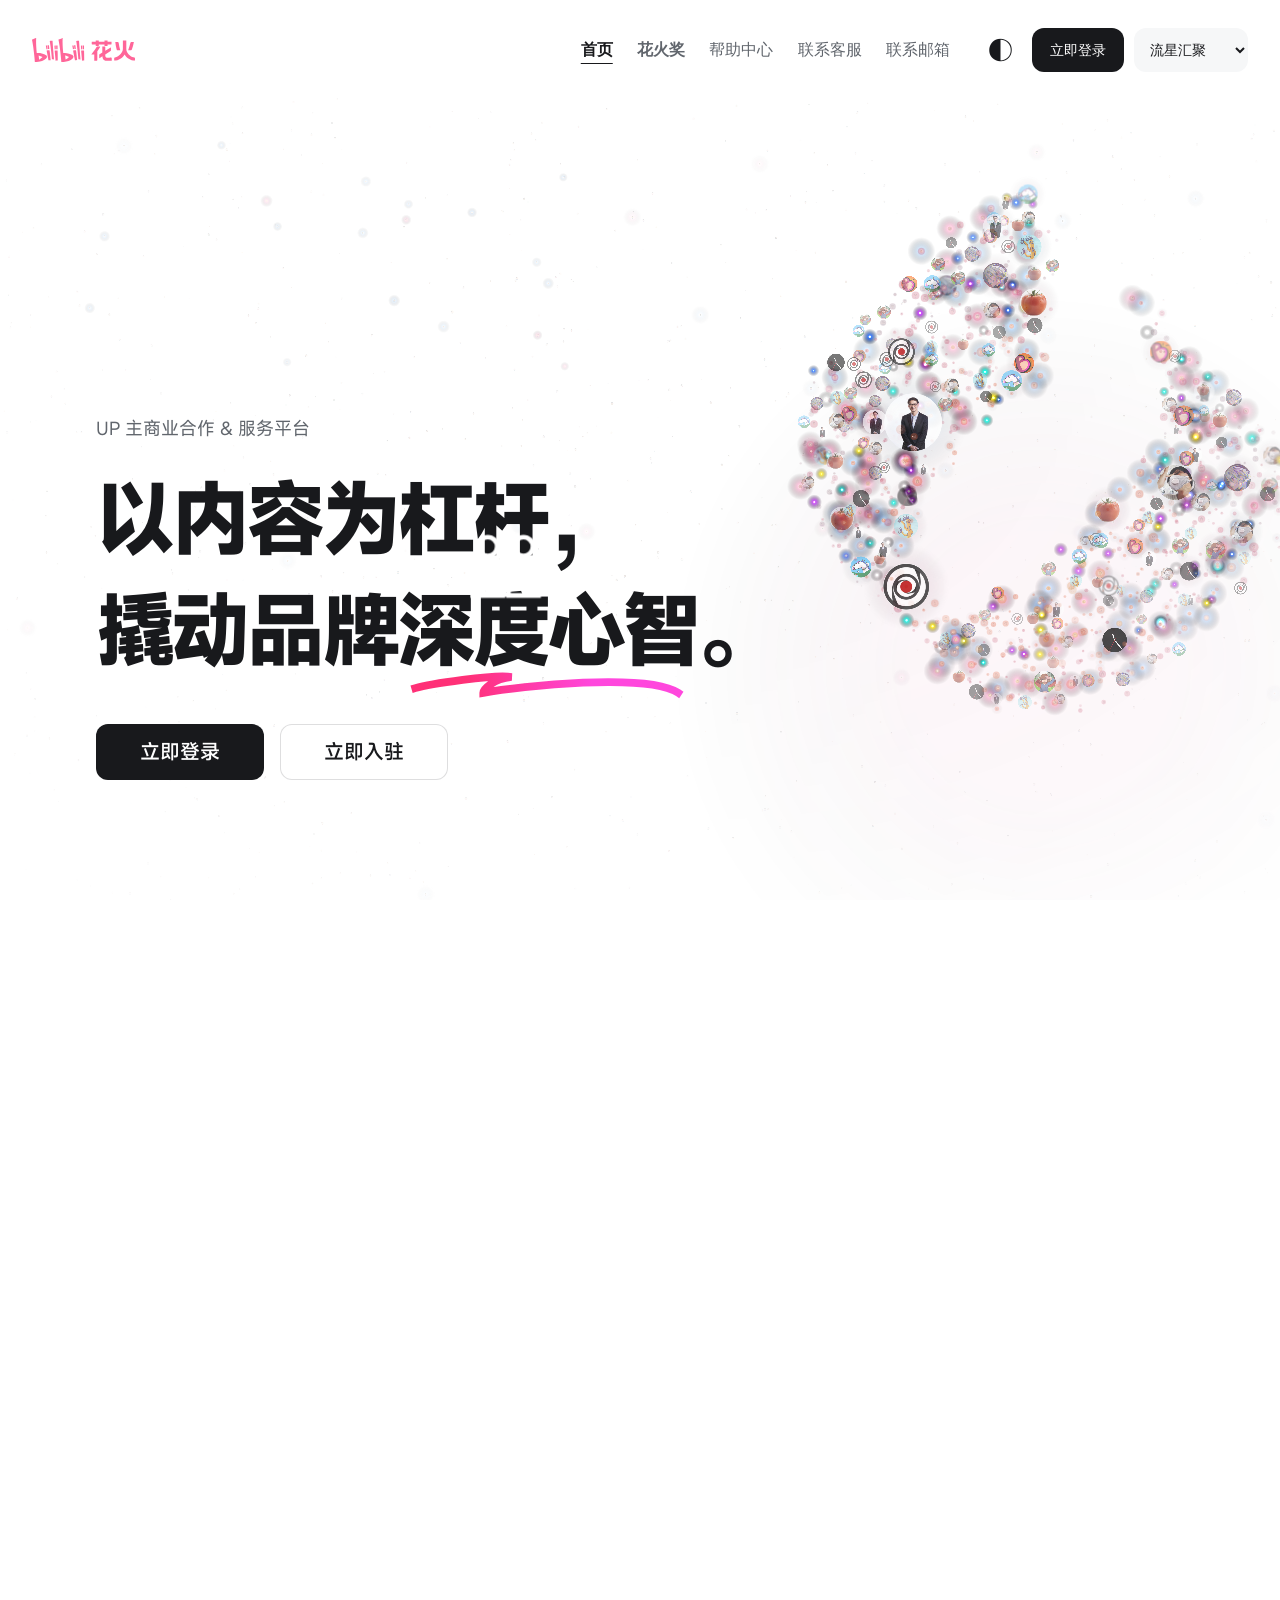
==== commit 538dadb2: "Scale service word masks from rising color bands and cap body content width" ====
--- a/index.html
+++ b/index.html
@@ -10,11 +10,11 @@
   <link rel="stylesheet" href="scroll-demo-fonts.css?v=20261125-misans-v3">
   <link rel="stylesheet" href="scroll-demo-tokens.css?v=20261125-service-flow-planet-v26">
   <link rel="stylesheet" href="motion.css?v=20261120-user-underline-v3">
-  <link rel="stylesheet" href="scroll-demo.css?v=20261123-values-reference-v29">
+  <link rel="stylesheet" href="scroll-demo.css?v=20261125-content-width-v27">
   <link rel="stylesheet" href="scroll-demo-tail.css?v=20261120-footer-clean-v6">
   <link rel="stylesheet" href="scroll-demo-nav.css?v=20261125-service-flow-planet-v26">
-  <link rel="stylesheet" href="scroll-demo-planet.css?v=20261125-service-flow-planet-v26">
-  <script src="scroll-demo.js?v=20261125-service-flow-planet-v26" defer></script>
+  <link rel="stylesheet" href="scroll-demo-planet.css?v=20261125-word-mask-planet-v28">
+  <script src="scroll-demo.js?v=20261125-word-mask-planet-v28" defer></script>
   <script src="scroll-demo-dots.js?v=20261125-service-flow-planet-v26" defer></script>
   <script src="scroll-demo-tail.js?v=20261120-footer-clean-v6" defer></script>
   <script src="scroll-demo-nav.js?v=20261125-service-flow-planet-v26" defer></script>
--- a/scroll-demo.css
+++ b/scroll-demo.css
@@ -10,7 +10,10 @@
   --brand-ink: var(--color-brand-ink);
   --panel: var(--color-placeholder);
   --glass: var(--color-header);
-  --gutter: clamp(24px, 7.5vw, 144px);
+  --content-max-width: 1360px;
+  --page-inline-space: clamp(24px, 7.5vw, 144px);
+  --content-center-inset: max(0px, calc((100vw - var(--content-max-width)) / 2));
+  --gutter: max(var(--page-inline-space), var(--content-center-inset));
   --scene-top: clamp(112px, 16vh, 180px);
   --display: 80px;
   --headline: clamp(36px, 3.8vw, 64px);
@@ -83,7 +86,7 @@
 html.is-pinned .story-scene.is-active { visibility: visible; }
 html.is-pinned .story-scene.is-current { pointer-events: auto; }
 .scene-kicker { font-size: 14px; color: var(--muted); margin-bottom: 20px; }
-.scene-hero { display: flex; align-items: flex-end; padding-bottom: var(--hero-copy-bottom); overflow: clip; }
+.scene-hero { --gutter: var(--page-inline-space); display: flex; align-items: flex-end; padding-bottom: var(--hero-copy-bottom); overflow: clip; }
 .hero-dots { position: absolute; inset: 0; z-index: 0; width: 100%; height: 100%; pointer-events: none; mask-image: radial-gradient(ellipse at 55% 48%, #000 30%, rgba(0,0,0,.65) 70%, transparent 100%); }
 .hero-creator-card { position: absolute; left: 0; top: 0; z-index: 3; display: flex; align-items: center; gap: var(--space-12); width: 200px; max-width: calc(100% - var(--space-32)); padding: var(--space-12); pointer-events: none; background: var(--page); border: var(--border-width) solid var(--line); border-radius: var(--radius-l); box-shadow: var(--shadow); }
 .hero-creator-card img { display: block; flex: 0 0 44px; width: 44px; height: 44px; object-fit: cover; border-radius: var(--radius-full); }
@@ -164,6 +167,7 @@
 .portal-heading { font-size: var(--headline); font-weight: 600; line-height: 1.25; letter-spacing: -.06em; }
 .portal-subtitle { position: relative; width: max-content; max-width: 100%; margin-top: 20px; font-size: clamp(18px,1.65vw,24px); line-height: 1.5; color: var(--muted); transform-origin: 0 0; }
 .case-awards { --case-awards-top: max(clamp(300px,39vh,450px),calc(var(--case-copy-bottom,0px) + var(--space-32))); position: absolute; inset: 0; z-index: 3; display: flex; flex-direction: column; justify-content: flex-start; overflow: clip; padding: var(--case-awards-top) 0 64px var(--gutter); opacity: 0; pointer-events: none; }
+html.is-pinned .case-awards { clip-path: inset(0 var(--gutter)); }
 .portal-summary { display: flex; align-items: center; justify-content: space-between; gap: var(--space-24); margin-top: var(--space-24); }
 .portal-summary .portal-subtitle { margin-top: 0; }
 .case-controls { display: flex; flex: none; gap: var(--space-12); pointer-events: auto; }
@@ -201,7 +205,7 @@
 html.is-linear .portal-copy { position: relative; inset: auto; padding: var(--scene-top) var(--gutter) var(--space-32); opacity: 1 !important; transform: none !important; }
 html.is-linear .case-awards { position: relative; inset: auto; padding: 0 0 var(--space-64) var(--gutter); opacity: 1 !important; transform: none !important; }
 @media (max-width:1100px) {
-  :root { --gutter: 40px; --display: 52px; --headline: 40px; }
+  :root { --page-inline-space: 40px; --display: 52px; --headline: 40px; }
   .demo-header { gap: 20px; --header-inset: var(--gutter); --header-padding-collapsed: 20px; }
   .demo-nav { gap: 18px; }
   .demo-brand-bilibili { font-size: 15px; }
@@ -219,7 +223,7 @@
   .services-intro-copy > p:last-child { max-width: 340px; font-size: 16px; }
 }
 @media (max-width:760px) {
-  :root { --content-title-size: var(--content-title-mobile-size); --gutter: 24px; --scene-top: 112px; --display: clamp(31px,8vw,52px); --headline: clamp(30px,7vw,44px); --card-radius: 22px; --service-frame-gap: 54px; }
+  :root { --content-title-size: var(--content-title-mobile-size); --page-inline-space: 24px; --scene-top: 112px; --display: clamp(31px,8vw,52px); --headline: clamp(30px,7vw,44px); --card-radius: 22px; --service-frame-gap: 54px; }
   html { scroll-padding-top: 100px; }
   .demo-header { --header-inset: 14px; --header-top: 14px; --header-height-expanded: 88px; --header-height-collapsed: 60px; --header-padding-expanded: 24px; --header-padding-collapsed: 14px; gap: 12px; }
   .demo-brand { gap: 5px; }
--- a/scroll-demo-planet.css
+++ b/scroll-demo-planet.css
@@ -293,6 +293,7 @@
   --planet-service-section-gap:calc(var(--space-120) + var(--space-64));
   --planet-service-band-height:197px;
   --planet-service-band-offset:42px;
+  --planet-service-word-fill:.8;
   --planet-service-label-size:var(--text-base);
   --planet-service-heading-size:40px;
   --planet-service-reveal-distance:72px;
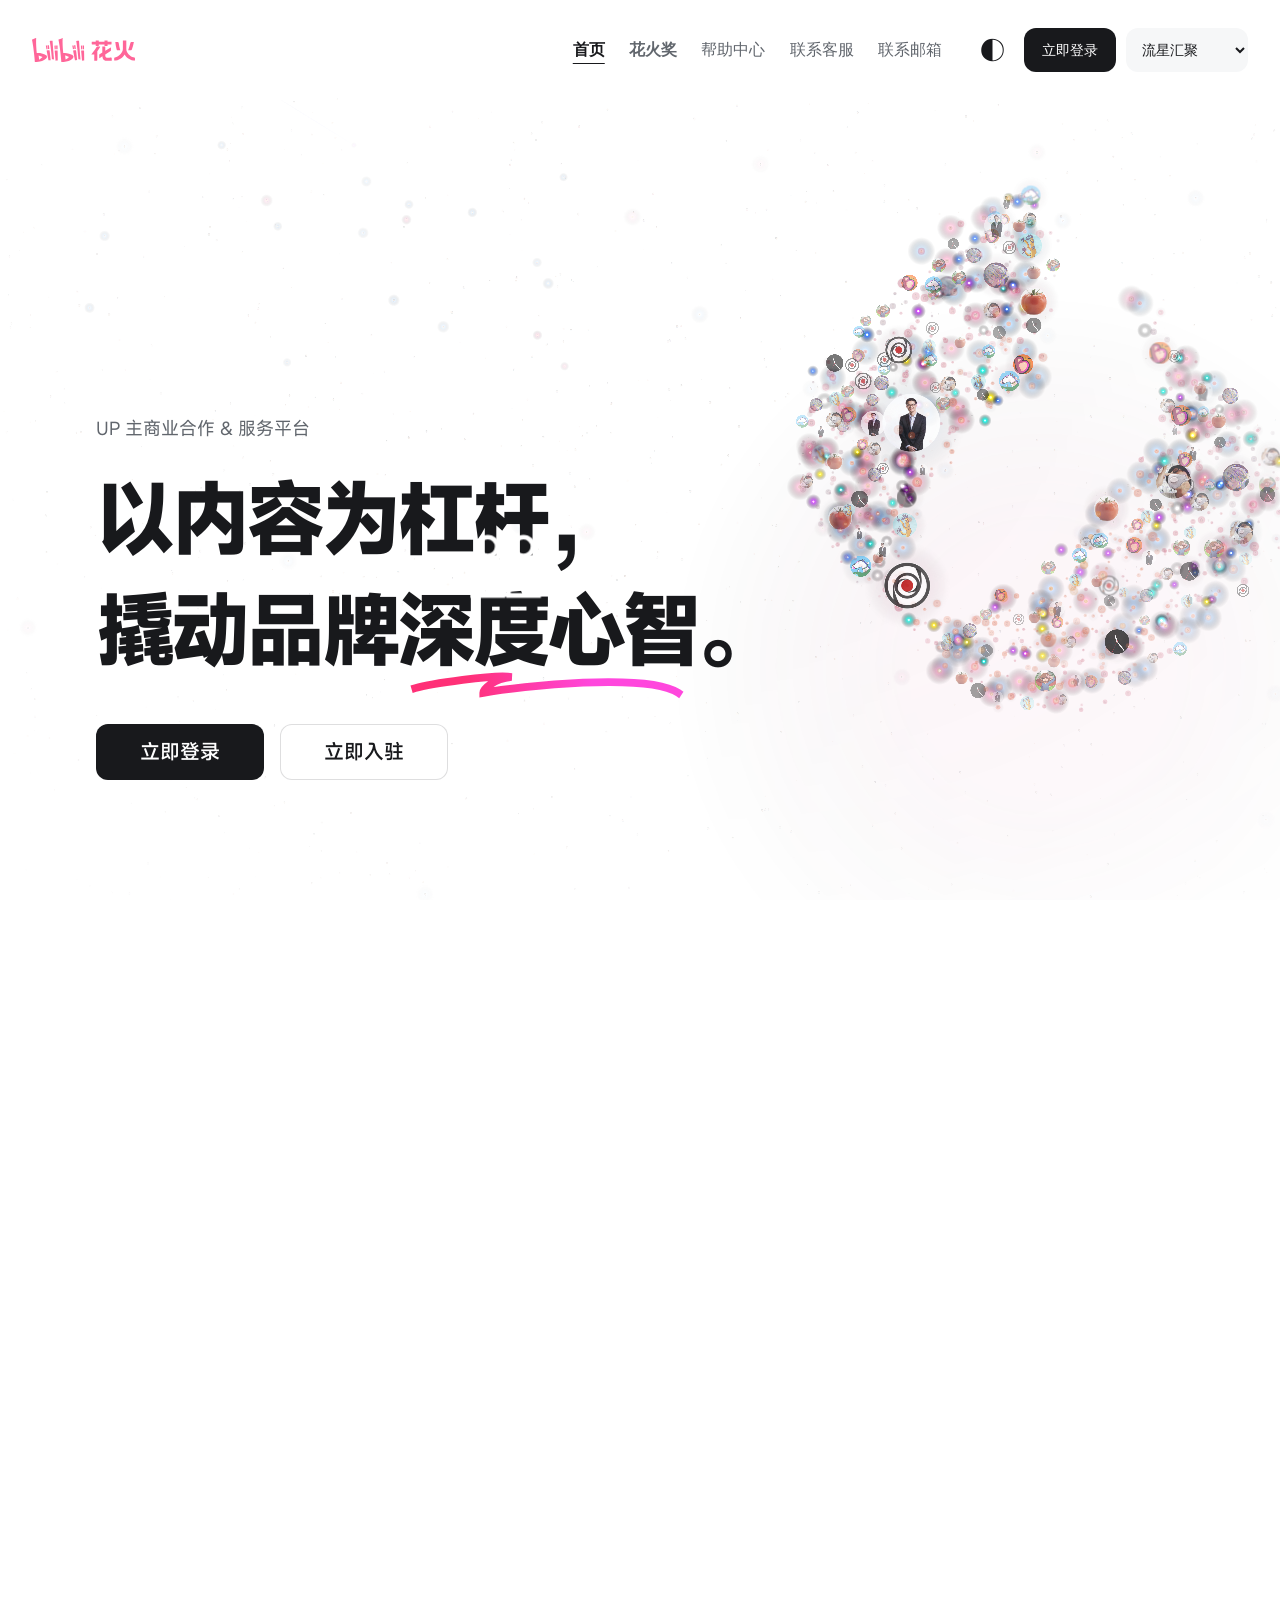
==== commit 3e98300c: "Add independent creator planet 2 hero with depth orbits and hover profiles" ====
--- a/index.html
+++ b/index.html
@@ -1,10 +1,11 @@
 <!doctype html>
-<html lang="zh-CN" data-mode="light" data-hero-effect="meteor" class="is-linear">
+<html lang="zh-CN" data-mode="light" data-hero-effect="meteor" class="is-linear" data-theme-home="index.html">
 <head>
   <meta charset="utf-8">
   <meta name="viewport" content="width=device-width, initial-scale=1">
   <meta name="description" content="花火官网动态交互 Demo：按滚动顺序展示品牌主张、合作服务、案例与合作指南。">
   <meta name="color-scheme" content="light dark">
+  <script src="scroll-demo-theme-router.js?v=20261126-planet2-v1"></script>
   <script>try{if(localStorage.getItem('huahuo-hero-effect')==='planet'){document.documentElement.dataset.heroEffect='planet';document.documentElement.classList.add('planet-intro-pending');}}catch(_){}</script>
   <title>花火 · 滚动叙事 Demo</title>
   <link rel="stylesheet" href="scroll-demo-fonts.css?v=20261125-misans-v3">
@@ -39,7 +40,7 @@
         <span aria-hidden="true">◐</span><span class="sr-only">切换暗色主题</span>
       </button>
       <button class="login-button" type="button" data-contact="login" aria-haspopup="dialog" aria-controls="demo-contact-dialog"><span class="planet-original-label">立即登录</span><span class="planet-only">登录</span></button>
-      <select class="hero-effect-select" data-hero-effect-select aria-label="首屏视觉效果"><option value="meteor">流星汇聚</option><option value="cinema">粒子汇聚</option><option value="planet">创作者星球</option></select>
+      <select class="hero-effect-select" data-hero-effect-select aria-label="首屏视觉效果"><option value="meteor">流星汇聚</option><option value="cinema">粒子汇聚</option><option value="planet">创作者星球</option><option value="planet2">创作者星球2</option></select>
       <button class="demo-menu-toggle" type="button" data-menu-toggle aria-label="展开导航菜单" aria-controls="demo-site-nav" aria-expanded="false"><svg viewBox="0 0 24 24" aria-hidden="true"><path d="M5 8h14M5 16h14"/></svg></button>
     </div>
   </header>
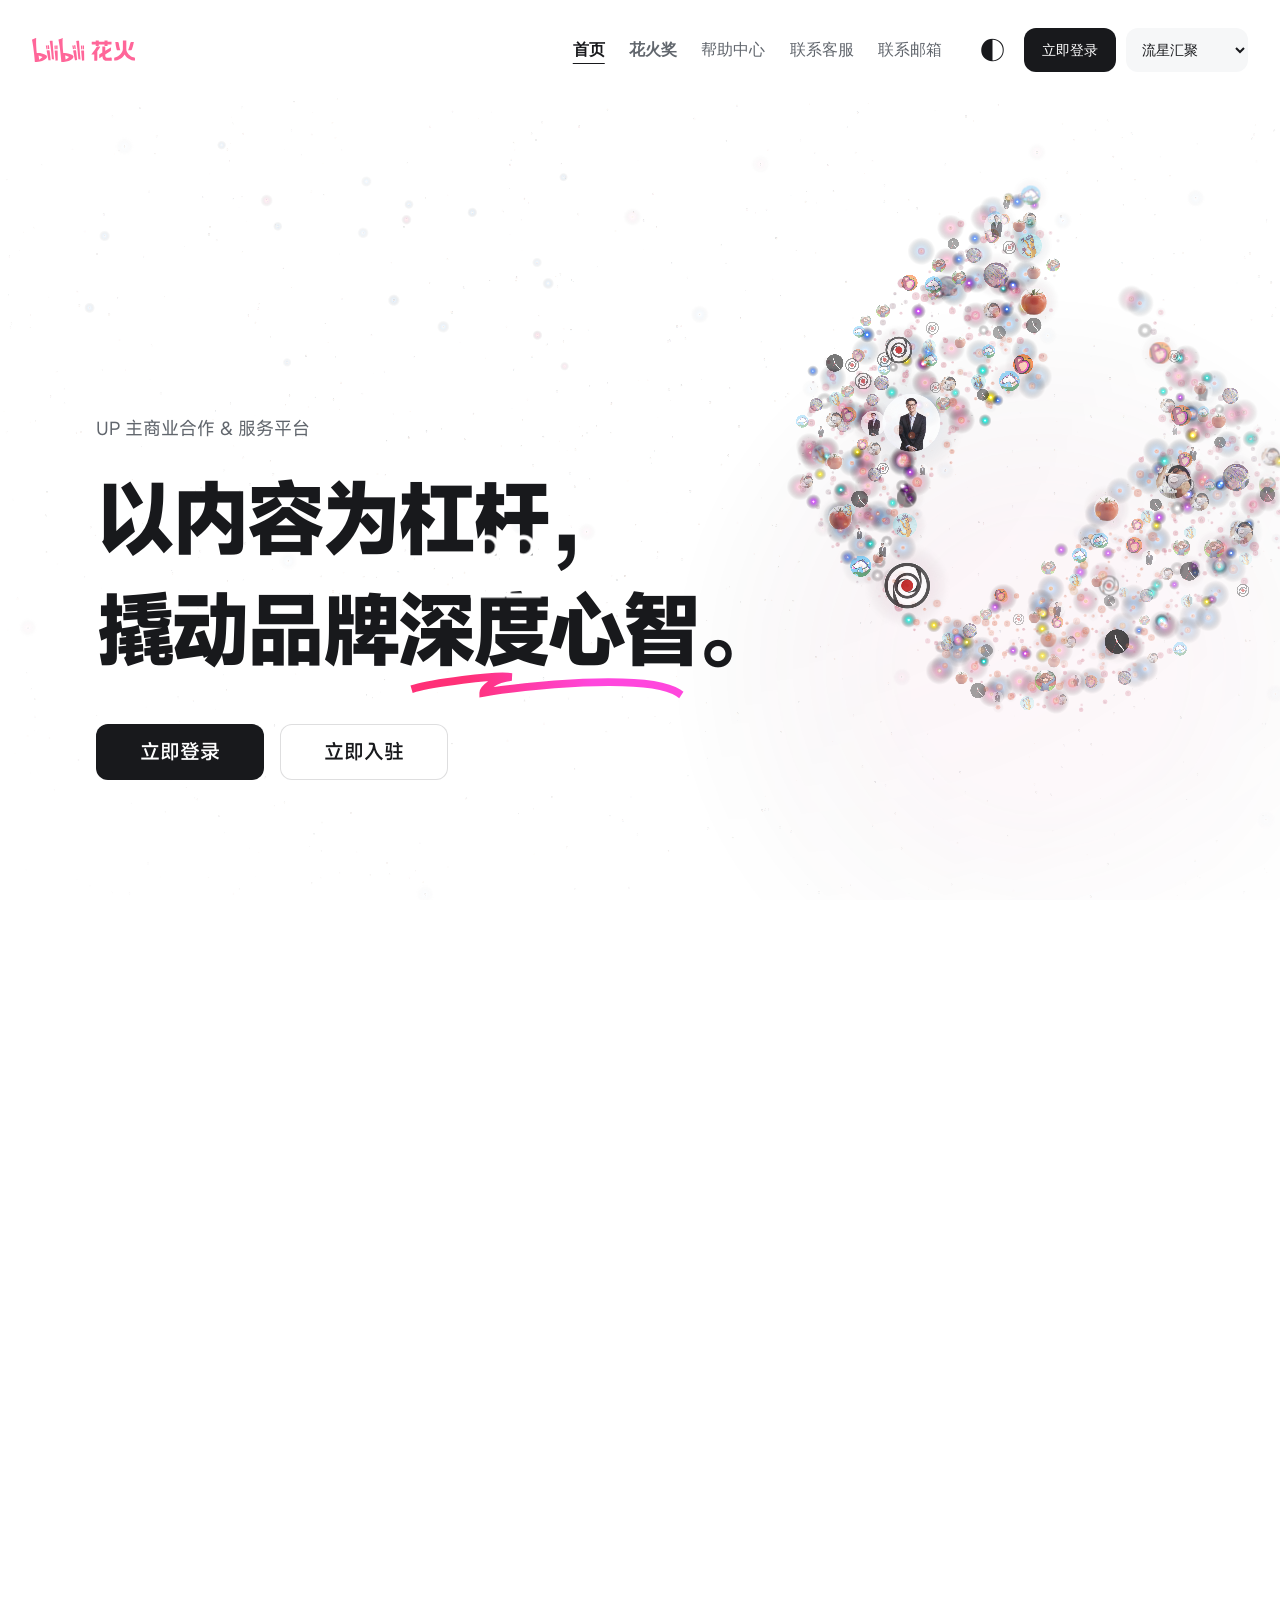
==== commit c52261f2: "Add editorial content showcase as fifth visual theme" ====
--- a/index.html
+++ b/index.html
@@ -5,7 +5,7 @@
   <meta name="viewport" content="width=device-width, initial-scale=1">
   <meta name="description" content="花火官网动态交互 Demo：按滚动顺序展示品牌主张、合作服务、案例与合作指南。">
   <meta name="color-scheme" content="light dark">
-  <script src="scroll-demo-theme-router.js?v=20261126-planet2-v1"></script>
+  <script src="scroll-demo-theme-router.js?v=20261126-editorial-v1"></script>
   <script>try{if(localStorage.getItem('huahuo-hero-effect')==='planet'){document.documentElement.dataset.heroEffect='planet';document.documentElement.classList.add('planet-intro-pending');}}catch(_){}</script>
   <title>花火 · 滚动叙事 Demo</title>
   <link rel="stylesheet" href="scroll-demo-fonts.css?v=20261125-misans-v3">
